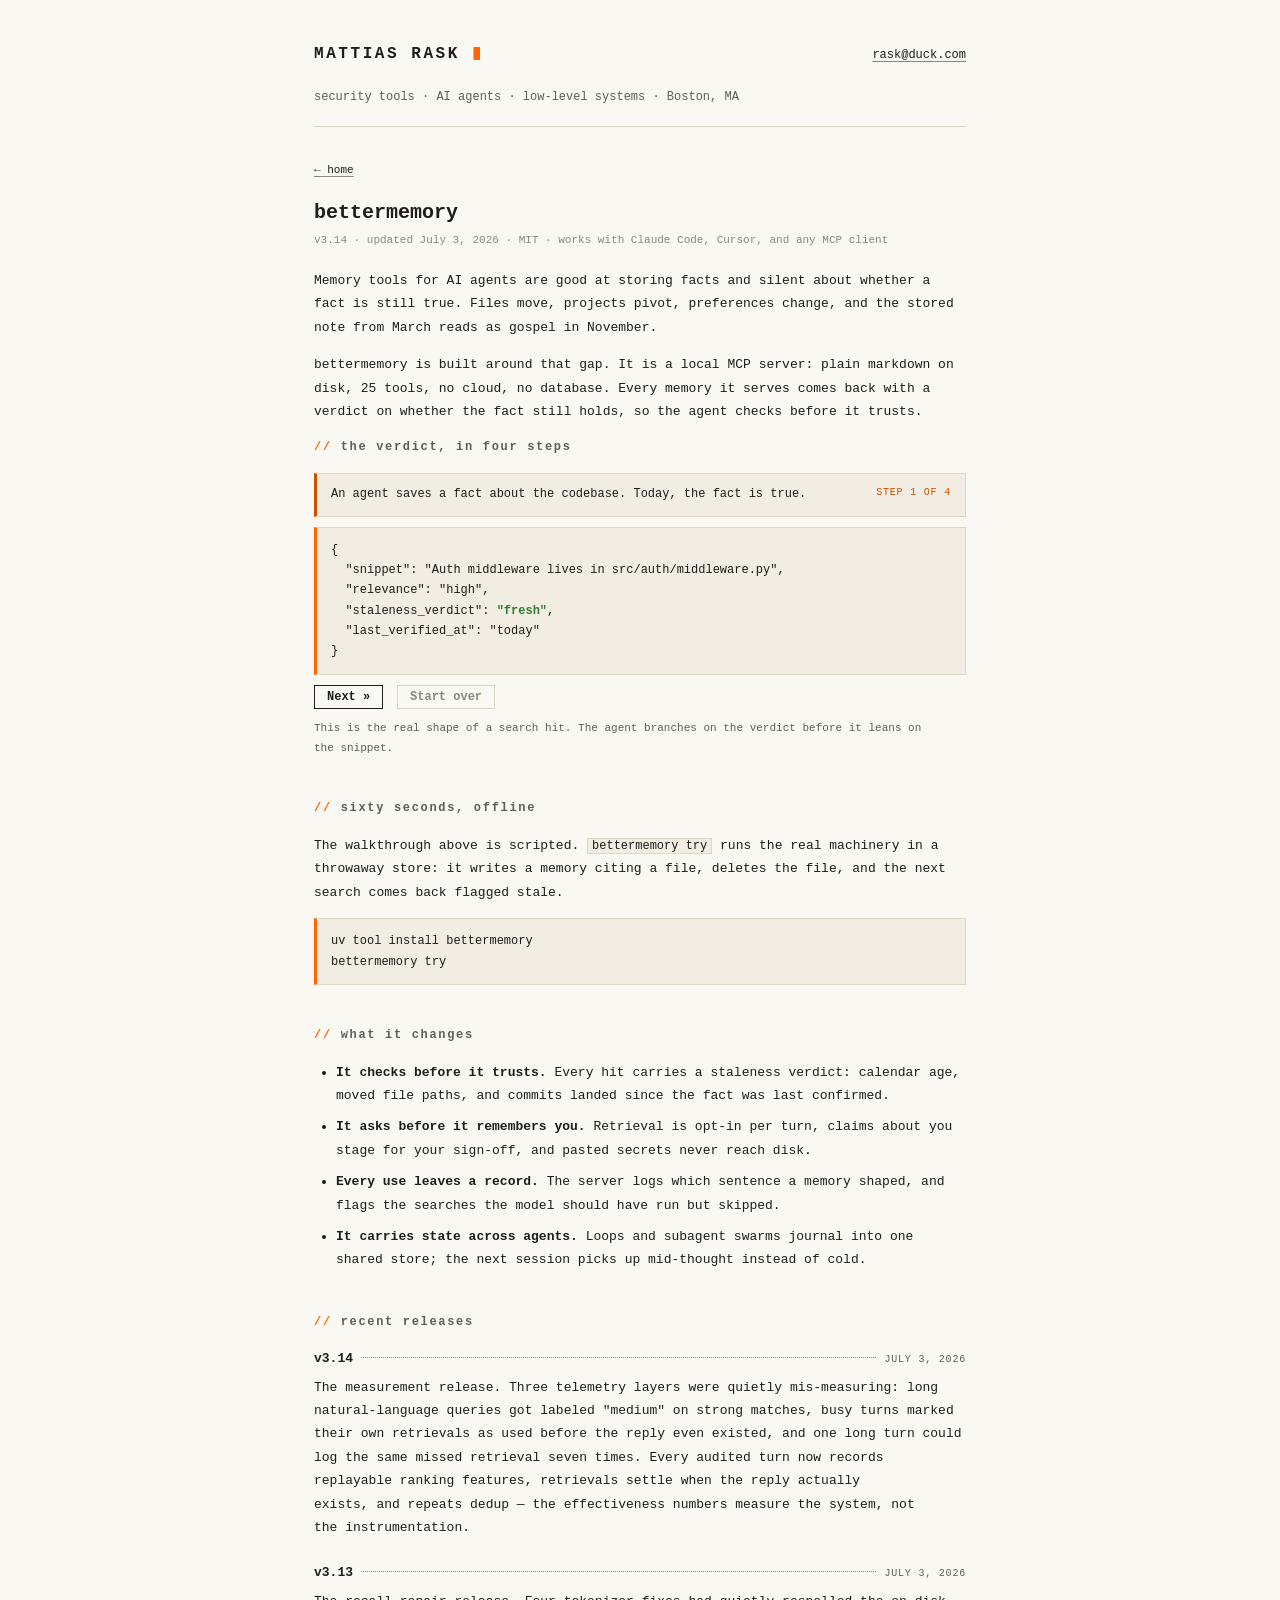
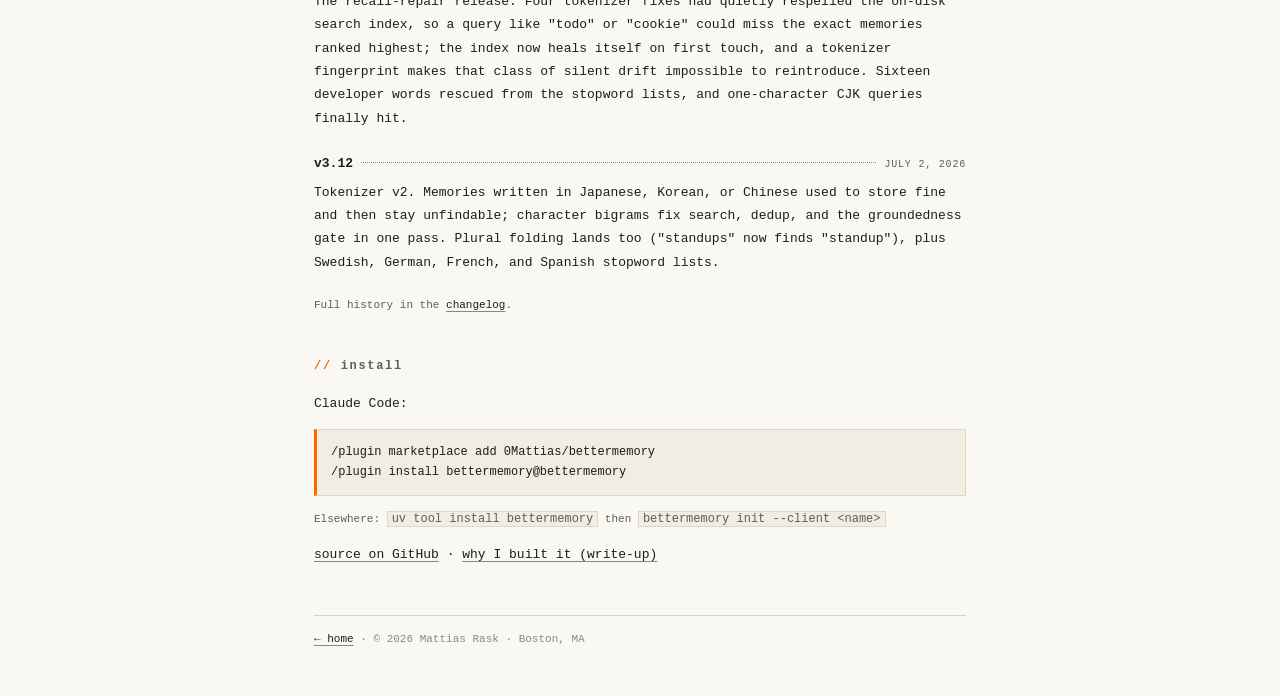
==== bettermemory/index.html @ 9c77d07b "update bettermemory entry" ====
<!DOCTYPE html>
<html lang="en">

<head>
    <meta charset="UTF-8">
    <meta name="viewport" content="width=device-width, initial-scale=1.0">
    <meta name="theme-color" content="#faf8f2" media="(prefers-color-scheme: light)">
    <meta name="theme-color" content="#131311" media="(prefers-color-scheme: dark)">
    <meta name="description" content="bettermemory: persistent memory for AI agents that knows when its own facts have gone stale. A step-through demo of the staleness verdict, plus install steps.">
    <meta name="author" content="Mattias Rask">
    <title>bettermemory &middot; Mattias Rask</title>

    <link rel="canonical" href="https://0mattias.github.io/bettermemory/">

    <meta property="og:type" content="website">
    <meta property="og:url" content="https://0mattias.github.io/bettermemory/">
    <meta property="og:title" content="bettermemory">
    <meta property="og:description" content="Memory for AI agents that knows when its own facts have gone stale. A step-through demo of the staleness verdict, plus install steps.">
    <meta property="og:image" content="https://0mattias.github.io/og.png">
    <meta property="og:image:width" content="1200">
    <meta property="og:image:height" content="630">
    <meta property="og:image:alt" content="Mattias Rask: security tools, AI agents, low-level systems.">
    <meta property="og:locale" content="en_US">
    <meta name="twitter:card" content="summary_large_image">
    <meta name="twitter:title" content="bettermemory">
    <meta name="twitter:description" content="Memory for AI agents that knows when its own facts have gone stale. A step-through demo of the staleness verdict, plus install steps.">
    <meta name="twitter:image" content="https://0mattias.github.io/og.png">

    <link rel="icon" href="data:image/svg+xml,%3Csvg xmlns='http://www.w3.org/2000/svg' viewBox='0 0 32 32'%3E%3Crect width='32' height='32' fill='%231d1d1b'/%3E%3Crect y='27' width='32' height='5' fill='%23ff6600'/%3E%3Ctext x='50%25' y='68%25' font-family='Menlo,monospace' font-size='19' font-weight='bold' fill='%23faf8f2' text-anchor='middle'%3EM%3C/text%3E%3C/svg%3E">
    <link rel="apple-touch-icon" sizes="180x180" href="/apple-touch-icon.png">

    <link rel="stylesheet" href="/style.css">
    <link rel="alternate" type="application/atom+xml" title="Mattias Rask" href="/atom.xml">

    <script type="application/ld+json">
    {
        "@context": "https://schema.org",
        "@type": "SoftwareApplication",
        "name": "bettermemory",
        "applicationCategory": "DeveloperApplication",
        "operatingSystem": "macOS, Linux, Windows",
        "softwareVersion": "3.14.0",
        "license": "https://opensource.org/licenses/MIT",
        "url": "https://0mattias.github.io/bettermemory/",
        "author": {"@type": "Person", "name": "Mattias Rask", "url": "https://0mattias.github.io/"}
    }
    </script>
</head>

<body>

    <a class="skip" href="#main">skip to content</a>

    <header id="header">
        <div class="masthead">
            <p class="site-title"><a href="/">Mattias Rask<span class="cursor" aria-hidden="true"> &#9646;</span></a></p>
            <p class="site-mail"><a href="mailto:rask@duck.com">rask@duck.com</a></p>
        </div>
        <p class="site-tagline">security tools &middot; AI agents &middot; low-level systems &middot; Boston, MA</p>
        <hr class="rule">
    </header>

    <main id="main">

        <p class="crumb"><a href="/">&larr; home</a></p>

        <h1>bettermemory</h1>
        <p class="post-meta">v3.14 &middot; updated July 3, 2026 &middot; MIT &middot; works with Claude Code, Cursor, and any MCP client</p>

        <p>Memory tools for AI agents are good at storing facts and silent about whether a fact is still true. Files move, projects pivot, preferences change, and the stored note from March reads as gospel in November.</p>

        <p>bettermemory is built around that gap. It is a local MCP server: plain markdown on disk, 25 tools, no cloud, no database. Every memory it serves comes back with a verdict on whether the fact still holds, so the agent checks before it trusts.</p>

        <section>
            <h2>the verdict, in four steps</h2>

            <p class="demo-say" id="bm-demo-say" hidden></p>

<pre class="codebox" id="bm-demo" aria-live="polite">{
  "snippet": "Auth middleware lives in src/auth/middleware.py",
  "relevance": "high",
  "staleness_verdict": <b class="hot">"spot_check_required"</b>,
  "path_drift": { "missing": ["src/auth/middleware.py"] },
  "commit_drift_count": 31
}</pre>
            <p class="demo-controls" id="bm-demo-controls" hidden>
                <button type="button" data-act="next">Next &raquo;</button>
                <button type="button" data-act="reset">Start over</button>
            </p>
            <p class="caption">This is the real shape of a search hit. The agent branches on the verdict before it leans on the snippet.</p>
        </section>

        <section>
            <h2>sixty seconds, offline</h2>

            <p>The walkthrough above is scripted. <code>bettermemory try</code> runs the real machinery in a throwaway store: it writes a memory citing a file, deletes the file, and the next search comes back flagged stale.</p>

<pre class="codebox">uv tool install bettermemory
bettermemory try</pre>
        </section>

        <section>
            <h2>what it changes</h2>

            <ul>
                <li><strong>It checks before it trusts.</strong> Every hit carries a staleness verdict: calendar age, moved file paths, and commits landed since the fact was last confirmed.</li>
                <li><strong>It asks before it remembers you.</strong> Retrieval is opt-in per turn, claims about you stage for your sign-off, and pasted secrets never reach disk.</li>
                <li><strong>Every use leaves a record.</strong> The server logs which sentence a memory shaped, and flags the searches the model should have run but skipped.</li>
                <li><strong>It carries state across agents.</strong> Loops and subagent swarms journal into one shared store; the next session picks up mid-thought instead of cold.</li>
            </ul>
        </section>

        <section>
            <h2>recent releases</h2>

            <div class="entry">
                <div class="entry-row">
                    <h3>v3.14</h3>
                    <span class="leader" aria-hidden="true"></span>
                    <span class="tag"><time datetime="2026-07-03">July 3, 2026</time></span>
                </div>
                <p>The measurement release. Three telemetry layers were quietly mis-measuring: long natural-language queries got labeled "medium" on strong matches, busy turns marked their own retrievals as used before the reply even existed, and one long turn could log the same missed retrieval seven times. Every audited turn now records replayable ranking features, retrievals settle when the reply actually exists, and repeats dedup — the effectiveness numbers measure the system, not the instrumentation.</p>
            </div>

            <div class="entry">
                <div class="entry-row">
                    <h3>v3.13</h3>
                    <span class="leader" aria-hidden="true"></span>
                    <span class="tag"><time datetime="2026-07-03">July 3, 2026</time></span>
                </div>
                <p>The recall-repair release. Four tokenizer fixes had quietly respelled the on-disk search index, so a query like "todo" or "cookie" could miss the exact memories ranked highest; the index now heals itself on first touch, and a tokenizer fingerprint makes that class of silent drift impossible to reintroduce. Sixteen developer words rescued from the stopword lists, and one-character CJK queries finally hit.</p>
            </div>

            <div class="entry">
                <div class="entry-row">
                    <h3>v3.12</h3>
                    <span class="leader" aria-hidden="true"></span>
                    <span class="tag"><time datetime="2026-07-02">July 2, 2026</time></span>
                </div>
                <p>Tokenizer v2. Memories written in Japanese, Korean, or Chinese used to store fine and then stay unfindable; character bigrams fix search, dedup, and the groundedness gate in one pass. Plural folding lands too ("standups" now finds "standup"), plus Swedish, German, French, and Spanish stopword lists.</p>
            </div>

            <p class="small">Full history in the <a href="https://github.com/0Mattias/bettermemory/blob/main/CHANGELOG.md" target="_blank" rel="noopener noreferrer">changelog</a>.</p>
        </section>

        <section>
            <h2>install</h2>

            <p>Claude Code:</p>

<pre class="codebox">/plugin marketplace add 0Mattias/bettermemory
/plugin install bettermemory@bettermemory</pre>

            <p class="small">Elsewhere: <code>uv tool install bettermemory</code> then <code>bettermemory init --client &lt;name&gt;</code></p>

            <p><a href="https://github.com/0Mattias/bettermemory" target="_blank" rel="noopener noreferrer">source on GitHub</a> &middot; <a href="/blog/building-bettermemory/">why I built it (write-up)</a></p>
        </section>

    </main>

    <footer id="footer">
        <p><a href="/">&larr; home</a> &middot; &copy; <span id="year">2026</span> Mattias Rask &middot; Boston, MA</p>
    </footer>

    <script src="/script.js"></script>
</body>

</html>
---- style.css ----
/*
    Mattias Rask
    v7 · ink on paper, set in mono
*/

:root {
    color-scheme: light dark;
    --paper: #faf8f2;
    --ink: #1d1d1b;
    --muted: #5f5e57;
    --faint: #8a887e;
    --accent: #cc5200;
    --mark: #ff6600;
    --rule: #d9d4c6;
    --block: #f1ede2;
    --block-edge: #ddd7c7;
    --hl: #fbf3c9;
    --good: #2f7d32;
    --warn: #b35900;
    --bad: #c92a2a;
}

@media (prefers-color-scheme: dark) {
    :root {
        --paper: #131311;
        --ink: #e4e1d6;
        --muted: #a09d92;
        --faint: #7a786e;
        --accent: #ff8533;
        --mark: #ff6600;
        --rule: #32312c;
        --block: #1c1c19;
        --block-edge: #383732;
        --hl: #3a3413;
        --good: #6cbf6f;
        --warn: #e0a050;
        --bad: #ef7070;
    }
}

* { margin: 0; padding: 0; box-sizing: border-box; }

html { background: var(--paper); }

@media (prefers-reduced-motion: no-preference) {
    html { scroll-behavior: smooth; }
}

body {
    background: var(--paper);
    color: var(--ink);
    font: 13px/1.8 ui-monospace, 'SF Mono', Menlo, Consolas, 'Liberation Mono', monospace;
    max-width: 700px;
    margin: 0 auto;
    padding: 40px 24px 32px;
}

img { border: 0; max-width: 100%; }

a {
    color: var(--ink);
    text-decoration: underline;
    text-decoration-color: var(--faint);
    text-underline-offset: 3px;
}

a:hover {
    color: var(--accent);
    text-decoration-color: var(--accent);
}

a:focus-visible,
button:focus-visible,
select:focus-visible,
textarea:focus-visible {
    outline: 2px solid var(--mark);
    outline-offset: 2px;
}

::selection { background: var(--mark); color: #fff; }

strong { font-weight: 700; }

p, li { text-wrap: pretty; }

h1, h2, h3, .article-dek { text-wrap: balance; }

.skip {
    position: fixed;
    left: -9999px;
    top: 12px;
    z-index: 300;
    background: var(--ink);
    color: var(--paper);
    padding: 6px 12px;
    font-size: 12px;
    text-decoration: none;
}

.skip:focus { left: 12px; }

/* ─── Header ─── */

#header { margin-bottom: 34px; }

.masthead {
    display: flex;
    justify-content: space-between;
    align-items: baseline;
    gap: 16px;
    flex-wrap: wrap;
}

.site-title {
    font-size: 16px;
    font-weight: 700;
    letter-spacing: 0.16em;
    text-transform: uppercase;
}

.site-title a { text-decoration: none; color: var(--ink); }
.site-title a:hover { color: var(--accent); }

.site-title .cursor { color: var(--mark); }

@media (prefers-reduced-motion: no-preference) {
    .site-title .cursor { animation: cursor-blink 1.2s steps(1) infinite; }

    @keyframes cursor-blink {
        50% { opacity: 0; }
    }
}

.site-mail {
    font-size: 12px;
    color: var(--muted);
}

.site-tagline {
    margin-top: 4px;
    font-size: 12px;
    color: var(--muted);
}

.rule {
    border: 0;
    border-top: 1px solid var(--rule);
    margin: 18px 0 0;
}

.crumb {
    font-size: 11px;
    color: var(--muted);
    margin-bottom: 18px;
}

/* ─── Sections ─── */

section { margin-bottom: 40px; }

h2 {
    font-size: 12px;
    font-weight: 700;
    letter-spacing: 0.14em;
    text-transform: lowercase;
    color: var(--muted);
    margin-bottom: 14px;
}

h2::before { content: '// '; color: var(--mark); }

h1 {
    font-size: 20px;
    font-weight: 700;
    line-height: 1.4;
    margin-bottom: 4px;
}

p { margin-bottom: 14px; }

.intro p {
    font-size: 14px;
    line-height: 1.9;
}

.muted { color: var(--muted); }

.small { font-size: 11px; color: var(--muted); }

ul, ol { margin: 0 0 14px 22px; }

li { margin-bottom: 8px; }

/* ─── Ledger entries ─── */

.entry { margin-bottom: 22px; }

.entry-row {
    display: flex;
    align-items: baseline;
    gap: 8px;
}

.entry-row h3 {
    font-size: 13px;
    font-weight: 700;
    white-space: nowrap;
}

.entry-row .leader {
    flex: 1;
    min-width: 16px;
    border-bottom: 1px dotted var(--faint);
    transform: translateY(-4px);
}

.entry-row .tag {
    font-size: 10px;
    letter-spacing: 0.08em;
    text-transform: uppercase;
    color: var(--muted);
    white-space: nowrap;
}

.entry-row:has(h3 a:hover) .leader { border-bottom-color: var(--mark); }

.entry > p { margin: 5px 0 0; }

.entry .links {
    margin-top: 3px;
    font-size: 12px;
}

.entry .links a { color: var(--accent); text-decoration-color: var(--accent); }
.entry .links a:hover { color: var(--ink); text-decoration-color: var(--ink); }

/* ─── Spec list (stack, certs) ─── */

.spec { margin-bottom: 16px; }

.spec-row {
    display: flex;
    align-items: baseline;
    gap: 8px;
    margin-bottom: 4px;
}

.spec-row dt {
    color: var(--muted);
    white-space: nowrap;
}

.spec-row .leader {
    flex: 1;
    min-width: 16px;
    border-bottom: 1px dotted var(--faint);
    transform: translateY(-4px);
}

.spec-row dd { text-align: right; }

/* ─── Code blocks ─── */

pre, .codebox {
    background: var(--block);
    border: 1px solid var(--block-edge);
    border-left: 3px solid var(--mark);
    padding: 12px 14px;
    margin: 0 0 14px;
    font: 12px/1.7 ui-monospace, 'SF Mono', Menlo, Consolas, monospace;
    overflow-x: auto;
}

code {
    font: 12px ui-monospace, 'SF Mono', Menlo, Consolas, monospace;
    background: var(--block);
    border: 1px solid var(--block-edge);
    padding: 0 4px;
}

pre code, .codebox code { border: 0; background: none; padding: 0; }

.codebox .hot { color: var(--bad); font-weight: 700; }
.codebox .warn { color: var(--warn); font-weight: 700; }
.codebox .ok { color: var(--good); font-weight: 700; }

@media (prefers-reduced-motion: no-preference) {
    .codebox .chg { animation: chg-fade 0.9s ease-out; }

    @keyframes chg-fade {
        from { background: var(--hl); }
    }
}

/* ─── Demo (bettermemory verdict walkthrough) ─── */

.demo-say {
    border: 1px solid var(--block-edge);
    border-left: 3px solid var(--accent);
    background: var(--block);
    padding: 10px 14px;
    margin-bottom: 10px;
    font-size: 12px;
}

.demo-say .stepnum {
    float: right;
    margin-left: 12px;
    font-size: 10px;
    letter-spacing: 0.08em;
    text-transform: uppercase;
    color: var(--accent);
}

.demo-controls { margin: -4px 0 14px; }

button, select {
    font: 700 12px ui-monospace, 'SF Mono', Menlo, Consolas, monospace;
    color: var(--ink);
    background: var(--paper);
    border: 1px solid var(--ink);
    padding: 4px 12px;
    cursor: pointer;
}

button:hover:not(:disabled) {
    background: var(--ink);
    color: var(--paper);
}

button:disabled {
    color: var(--faint);
    border-color: var(--rule);
    cursor: default;
}

.demo-controls button { margin-right: 6px; }

.caption {
    font-size: 11px;
    color: var(--muted);
    margin-top: -4px;
}

/* ─── Cert badges ─── */

.badges {
    display: flex;
    flex-wrap: wrap;
    gap: 10px;
    margin-bottom: 16px;
}

.badges img {
    width: 88px;
    height: 88px;
    padding: 5px;
    background: #fff;
    border: 1px solid var(--rule);
}

/* ─── Photo strip ─── */

.gallery {
    display: flex;
    flex-wrap: wrap;
    gap: 10px;
    margin-bottom: 12px;
}

.gallery figure {
    width: calc((100% - 30px) / 4);
}

.gallery a {
    display: block;
    border: 1px solid var(--rule);
    padding: 3px;
    background: var(--paper);
    text-decoration: none;
}

.gallery a:hover { border-color: var(--mark); }

.gallery img {
    display: block;
    width: 100%;
    height: 108px;
    object-fit: cover;
}

.gallery figcaption {
    font-size: 9px;
    line-height: 1.5;
    color: var(--faint);
    margin-top: 3px;
}

/* ─── Lightbox ─── */

.lb-overlay {
    position: fixed;
    inset: 0;
    z-index: 200;
    background: rgba(0, 0, 0, 0.85);
    display: flex;
    align-items: center;
    justify-content: center;
    padding: 20px;
}

.lb-frame {
    background: var(--paper);
    padding: 8px;
    width: fit-content;
    max-width: 100%;
}

.lb-img {
    display: block;
    max-width: 100%;
    max-height: 78vh;
}

.lb-bar {
    display: flex;
    justify-content: space-between;
    align-items: baseline;
    gap: 12px;
    padding-top: 7px;
    font-size: 11px;
    color: var(--muted);
}

.lb-caption { flex: 1; }

.lb-count { color: var(--faint); white-space: nowrap; }

.lb-bar button {
    border: 0;
    background: none;
    padding: 0;
    font-weight: 400;
    text-decoration: underline;
    text-underline-offset: 3px;
    color: var(--ink);
    white-space: nowrap;
}

.lb-bar button:hover { color: var(--accent); background: none; }

@media (prefers-reduced-motion: no-preference) {
    .lb-overlay { animation: lb-fade 0.18s ease-out; }

    @keyframes lb-fade {
        from { opacity: 0; }
    }
}

/* ─── WhalEmu ─── */

.emu {
    display: flex;
    gap: 16px;
    align-items: flex-start;
    margin-bottom: 14px;
}

.emu-left { flex: 1; min-width: 0; }

.emu-right { flex: 0 0 212px; }

.emu textarea {
    width: 100%;
    height: 250px;
    font: 12px/1.6 ui-monospace, 'SF Mono', Menlo, Consolas, monospace;
    color: var(--ink);
    background: var(--paper);
    border: 1px solid var(--block-edge);
    padding: 8px 10px;
    resize: vertical;
}

.emu-controls { margin: 10px 0 6px; }

.emu-controls button,
.emu-controls select { margin-right: 5px; }

select { cursor: auto; }

.emu-status {
    font-size: 11px;
    color: var(--muted);
    min-height: 1.8em;
    margin-bottom: 8px;
}

.emu-status.err { color: var(--bad); }

.emu-panel-label {
    font-size: 10px;
    font-weight: 700;
    letter-spacing: 0.12em;
    text-transform: lowercase;
    color: var(--muted);
    margin-bottom: 4px;
}

.emu-panel-label::before { content: '// '; color: var(--mark); }

table.emu-regs {
    border-collapse: collapse;
    width: 100%;
    font: 12px ui-monospace, 'SF Mono', Menlo, Consolas, monospace;
    margin-bottom: 12px;
}

table.emu-regs th {
    font-size: 10px;
    font-weight: 700;
    text-transform: uppercase;
    letter-spacing: 0.08em;
    color: var(--muted);
    text-align: left;
    padding: 2px 7px;
    border-bottom: 1px solid var(--ink);
}

table.emu-regs td {
    border-bottom: 1px dotted var(--rule);
    padding: 2px 7px;
}

table.emu-regs td.chg { background: var(--hl); }

.emu-panel {
    border: 1px solid var(--block-edge);
    background: var(--block);
    font: 11px/1.7 ui-monospace, 'SF Mono', Menlo, Consolas, monospace;
    padding: 6px 9px;
    margin-bottom: 12px;
    max-height: 130px;
    overflow-y: auto;
    white-space: pre-wrap;
}

.emu-listing {
    border: 1px solid var(--block-edge);
    background: var(--paper);
    font: 12px/1.8 ui-monospace, 'SF Mono', Menlo, Consolas, monospace;
    max-height: 280px;
    overflow-y: auto;
}

.emu-listing ol {
    list-style: none;
    margin: 0;
    padding: 2px 0;
}

.emu-listing li {
    padding: 0 10px;
    white-space: pre;
    margin: 0;
}

.emu-listing li.cur { background: var(--hl); }

/* ─── Article (blog post) ─── */

.article-dek {
    font-size: 13px;
    color: var(--muted);
    margin: 6px 0 4px;
}

.post-meta {
    font-size: 11px;
    color: var(--faint);
    margin-bottom: 18px;
}

.article-body h2 {
    font-size: 13px;
    color: var(--ink);
    margin: 28px 0 10px;
    letter-spacing: 0.1em;
}

.article-body h2::before { content: '## '; color: var(--mark); }

.article-body h3 {
    font-size: 12px;
    font-weight: 700;
    margin: 20px 0 8px;
}

.article-body blockquote {
    border-left: 3px solid var(--rule);
    padding: 2px 0 2px 14px;
    margin: 0 0 14px;
    color: var(--muted);
}

.article-body blockquote p:last-child { margin-bottom: 0; }

.article-foot {
    margin-top: 28px;
    padding-top: 14px;
    border-top: 1px solid var(--rule);
    font-size: 11px;
    color: var(--muted);
}

/* ─── Contact ─── */

.mail-big {
    font-size: 17px;
    font-weight: 700;
}

/* ─── Footer ─── */

#footer {
    margin-top: 48px;
    padding-top: 14px;
    border-top: 1px solid var(--rule);
    font-size: 11px;
    color: var(--faint);
}

/* ─── Small screens ─── */

@media (max-width: 540px) {
    body { padding: 28px 16px 24px; }
    .gallery figure { width: calc((100% - 10px) / 2); }
    .gallery img { height: 130px; }
    .emu { display: block; }
    .emu-right { margin-top: 16px; }
    .lb-img { max-height: 70vh; }
    .spec-row dd { text-align: left; }
}

/* ─── Print ─── */

@media print {
    body { max-width: none; padding: 0; }
    .skip, .demo-controls, .emu-controls, .demo-say, .lb-overlay { display: none; }
    a { color: var(--ink); text-decoration: none; }
    .links a[href^="http"]::after,
    #contact a[href^="http"]::after {
        content: " (" attr(href) ")";
        font-size: 10px;
        color: var(--muted);
    }
    .entry, .spec-row, figure, pre, .codebox { break-inside: avoid; }
}
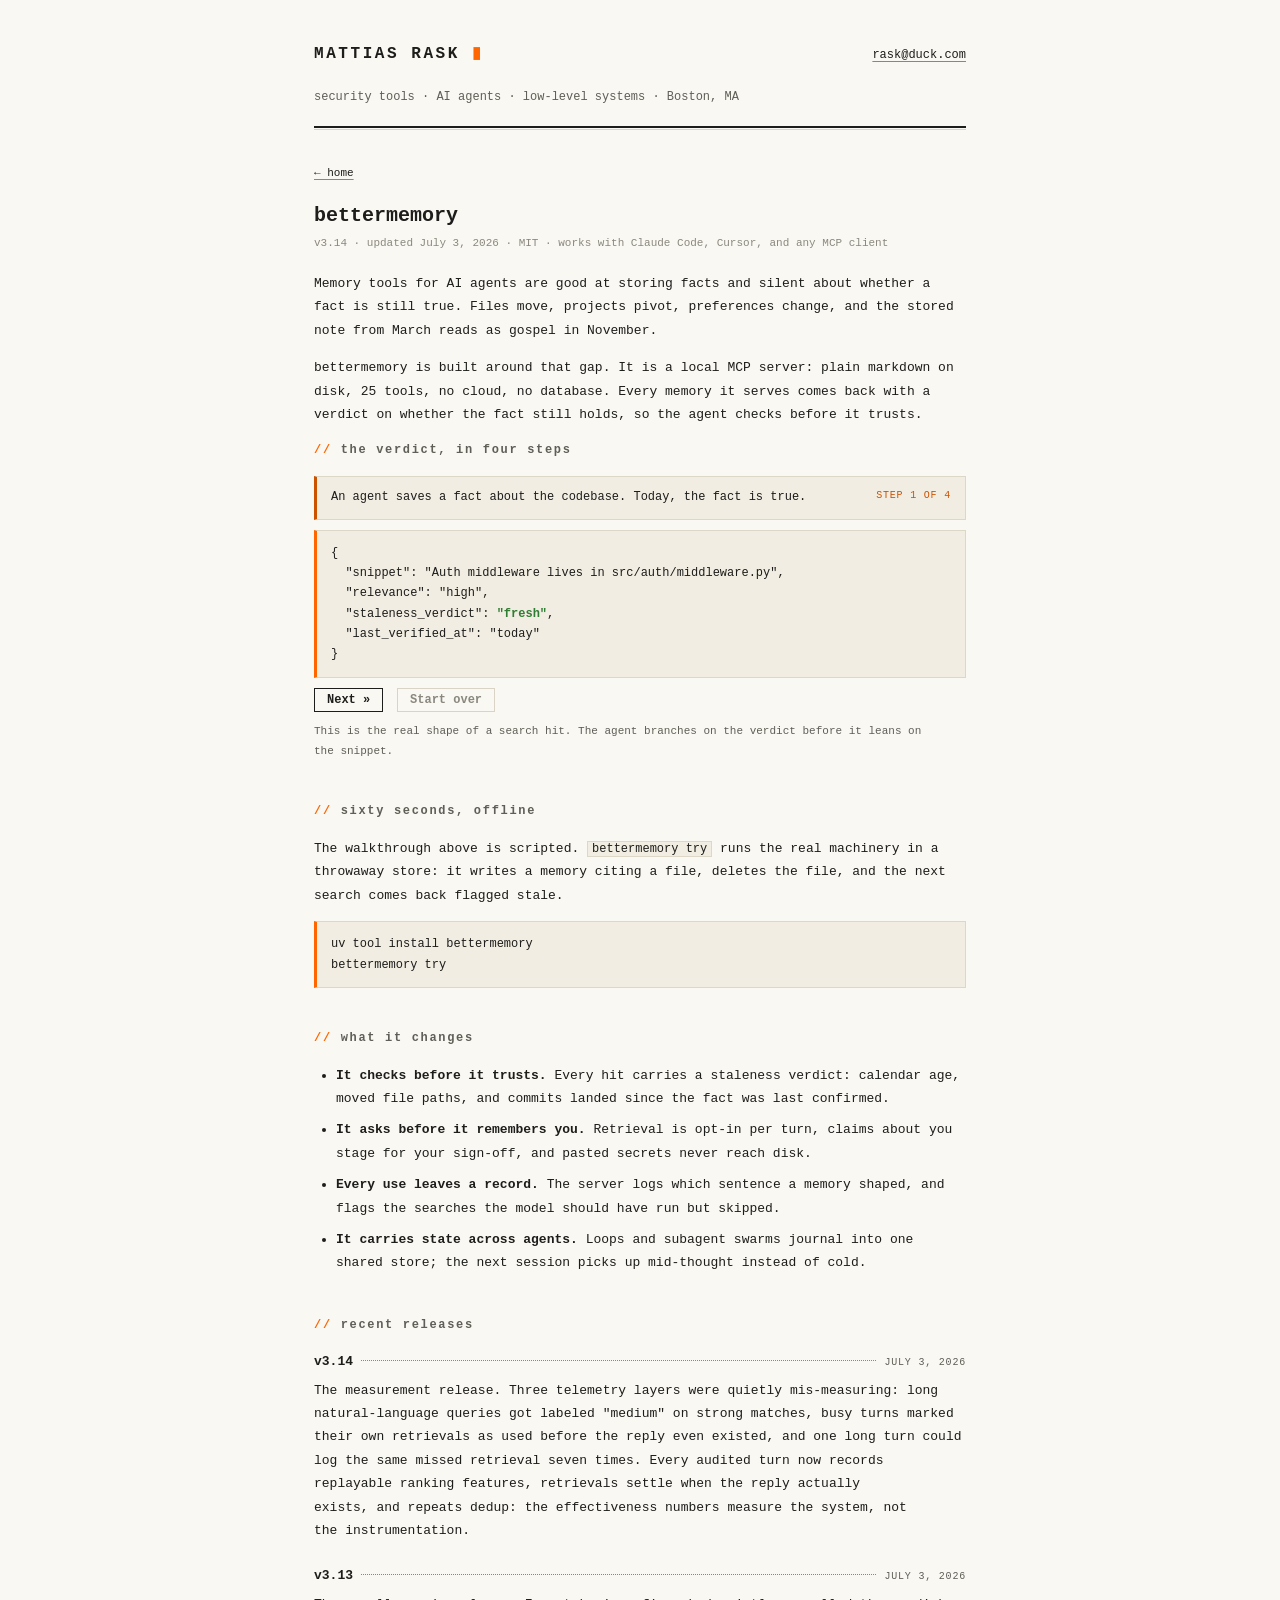
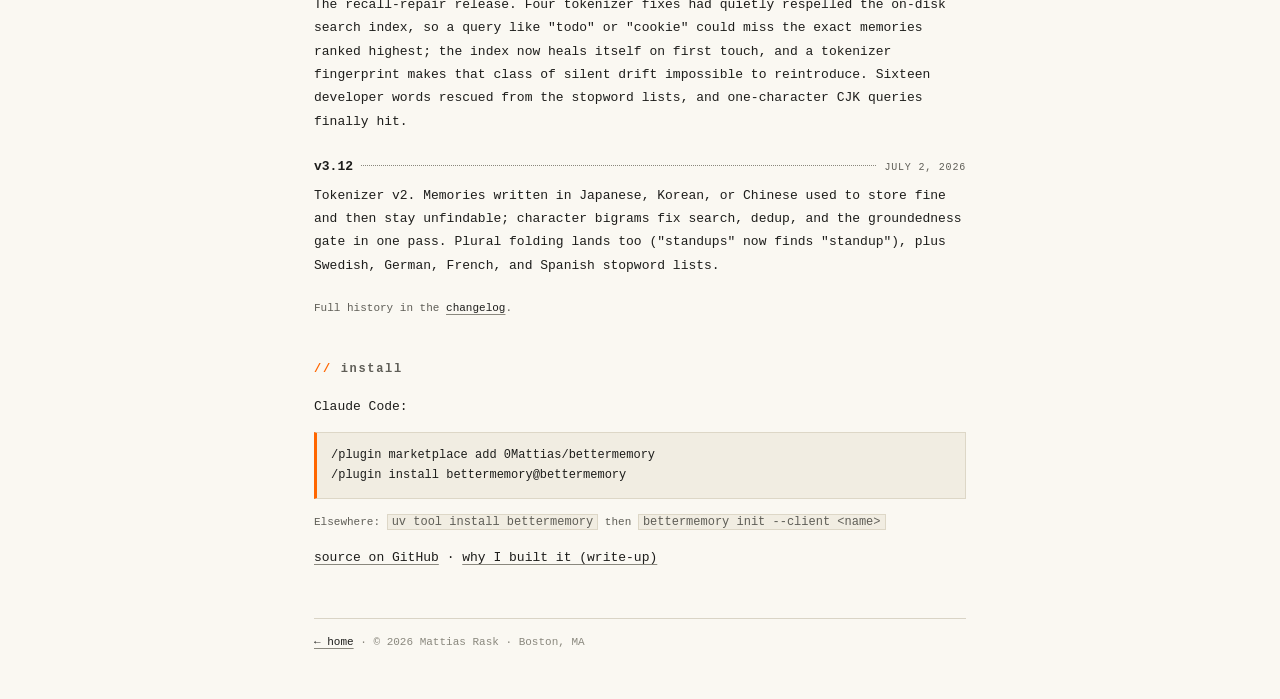
==== commit 17e15de3: "content: link all certs to Credly; craft: scotch rule, underline and caption polish" ====
--- a/bettermemory/index.html
+++ b/bettermemory/index.html
@@ -119,7 +119,7 @@
                     <span class="leader" aria-hidden="true"></span>
                     <span class="tag"><time datetime="2026-07-03">July 3, 2026</time></span>
                 </div>
-                <p>The measurement release. Three telemetry layers were quietly mis-measuring: long natural-language queries got labeled "medium" on strong matches, busy turns marked their own retrievals as used before the reply even existed, and one long turn could log the same missed retrieval seven times. Every audited turn now records replayable ranking features, retrievals settle when the reply actually exists, and repeats dedup — the effectiveness numbers measure the system, not the instrumentation.</p>
+                <p>The measurement release. Three telemetry layers were quietly mis-measuring: long natural-language queries got labeled "medium" on strong matches, busy turns marked their own retrievals as used before the reply even existed, and one long turn could log the same missed retrieval seven times. Every audited turn now records replayable ranking features, retrievals settle when the reply actually exists, and repeats dedup: the effectiveness numbers measure the system, not the instrumentation.</p>
             </div>
 
             <div class="entry">
--- a/style.css
+++ b/style.css
@@ -40,7 +40,7 @@
 
 * { margin: 0; padding: 0; box-sizing: border-box; }
 
-html { background: var(--paper); }
+html { background: var(--paper); -webkit-text-size-adjust: 100%; }
 
 @media (prefers-reduced-motion: no-preference) {
     html { scroll-behavior: smooth; }
@@ -61,6 +61,7 @@
     color: var(--ink);
     text-decoration: underline;
     text-decoration-color: var(--faint);
+    text-decoration-thickness: 1px;
     text-underline-offset: 3px;
 }
 
@@ -144,7 +145,9 @@
 
 .rule {
     border: 0;
-    border-top: 1px solid var(--rule);
+    border-top: 2px solid var(--ink);
+    border-bottom: 1px solid var(--rule);
+    height: 4px;
     margin: 18px 0 0;
 }
 
@@ -156,7 +159,7 @@
 
 /* ─── Sections ─── */
 
-section { margin-bottom: 40px; }
+section { margin-bottom: 40px; scroll-margin-top: 20px; }
 
 h2 {
     font-size: 12px;
@@ -351,12 +354,21 @@
     margin-bottom: 16px;
 }
 
-.badges img {
+.badges a {
+    display: block;
     width: 88px;
     height: 88px;
     padding: 5px;
     background: #fff;
     border: 1px solid var(--rule);
+}
+
+.badges a:hover { border-color: var(--mark); }
+
+.badges img {
+    display: block;
+    width: 100%;
+    height: 100%;
 }
 
 /* ─── Photo strip ─── */
@@ -390,7 +402,7 @@
 }
 
 .gallery figcaption {
-    font-size: 9px;
+    font-size: 10px;
     line-height: 1.5;
     color: var(--faint);
     margin-top: 3px;
@@ -653,5 +665,5 @@
         font-size: 10px;
         color: var(--muted);
     }
-    .entry, .spec-row, figure, pre, .codebox { break-inside: avoid; }
-}
+    .entry, .spec-row, figure, pre, .codebox, .badges { break-inside: avoid; }
+}
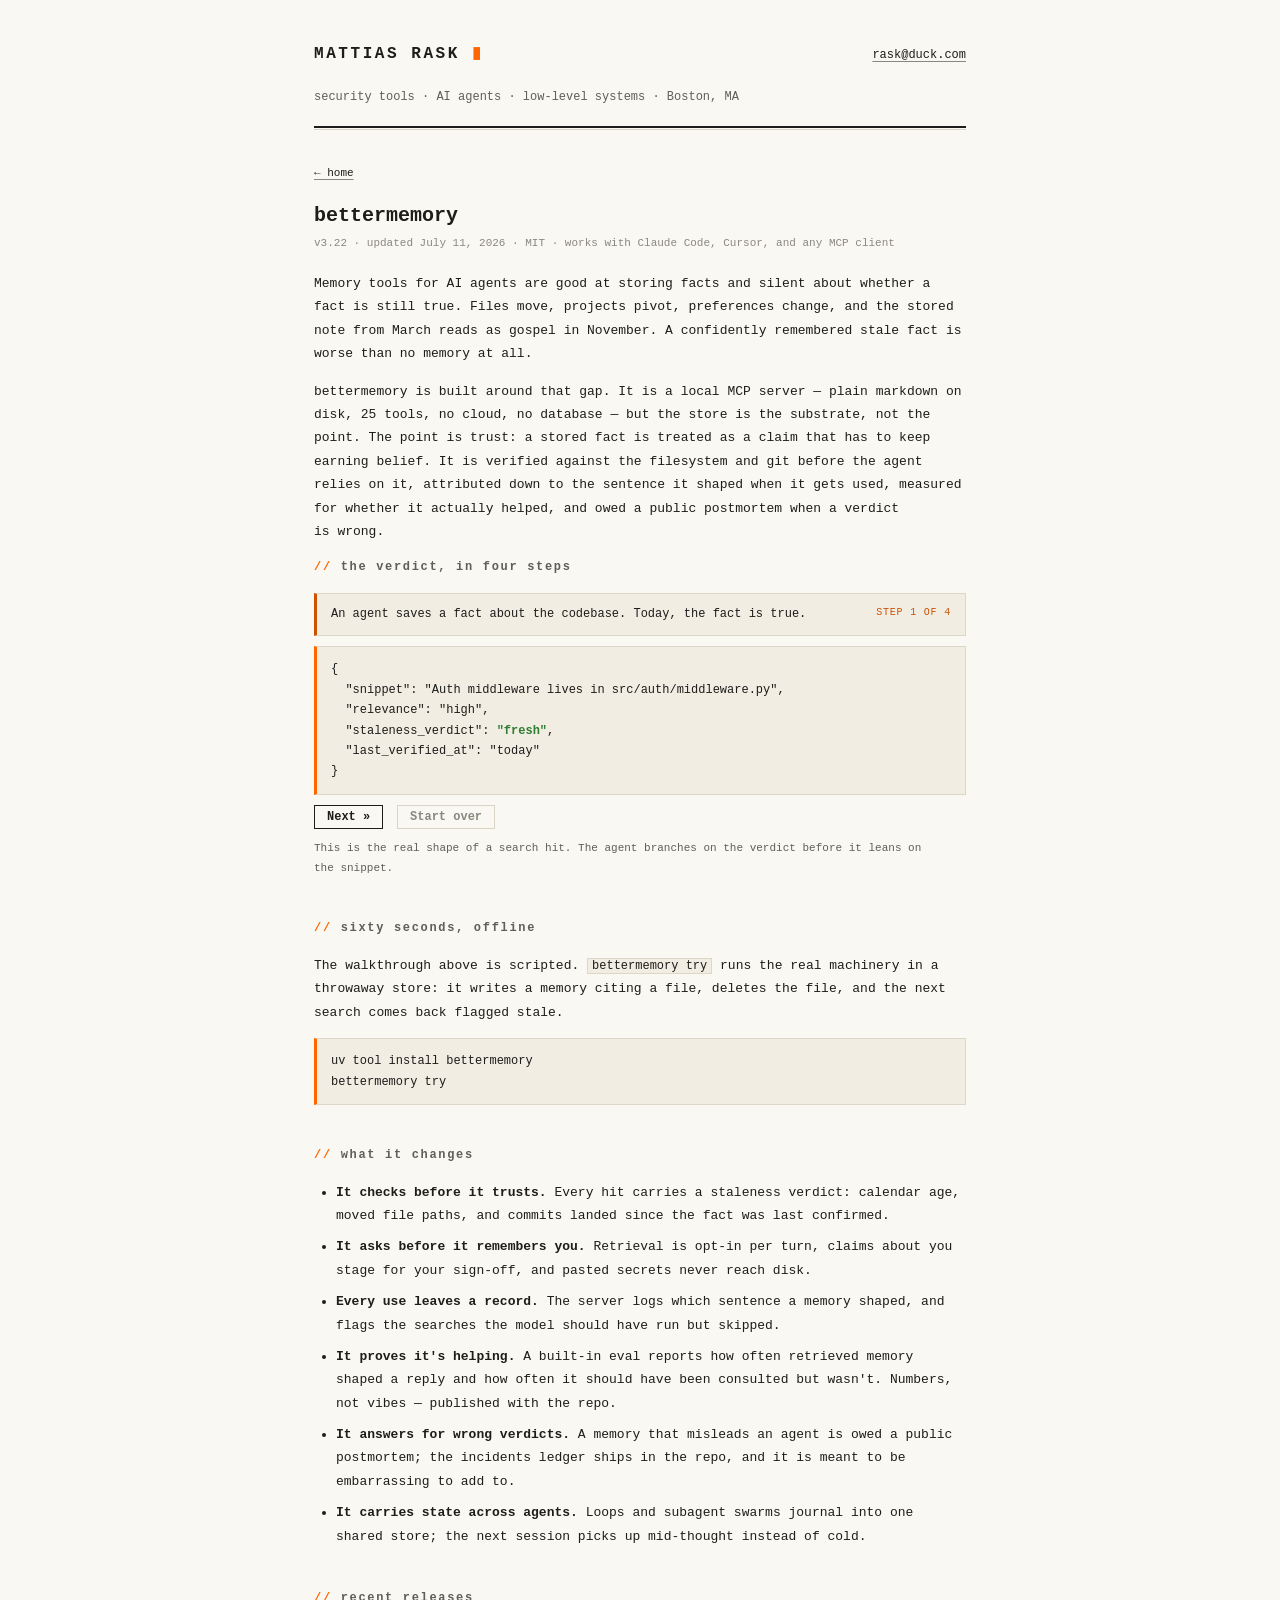
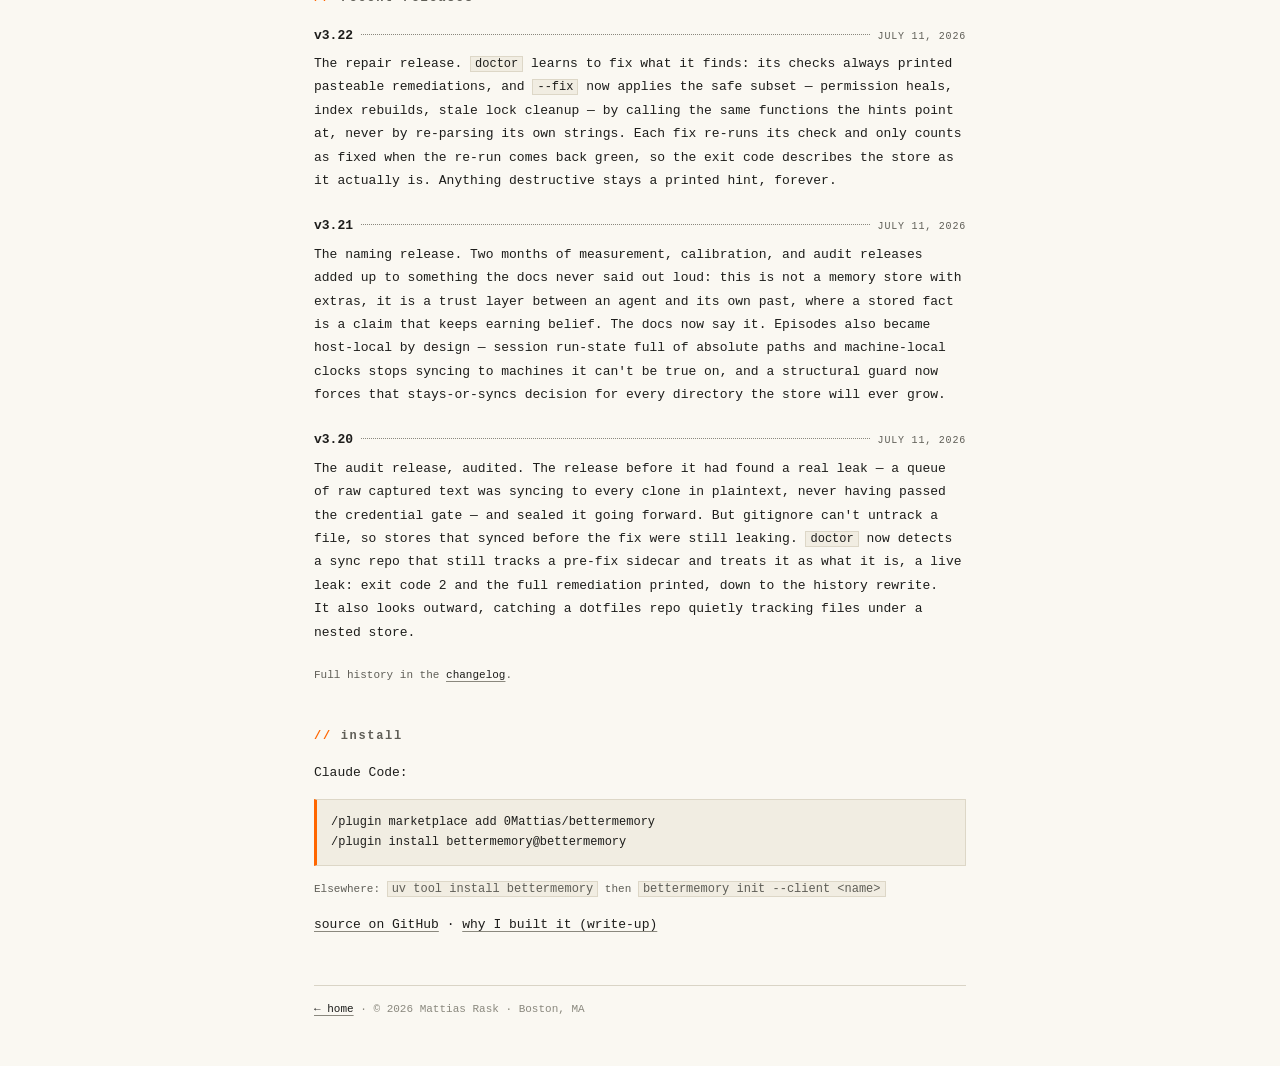
==== commit 552d7641: "update bettermemory entry" ====
--- a/bettermemory/index.html
+++ b/bettermemory/index.html
@@ -6,7 +6,7 @@
     <meta name="viewport" content="width=device-width, initial-scale=1.0">
     <meta name="theme-color" content="#faf8f2" media="(prefers-color-scheme: light)">
     <meta name="theme-color" content="#131311" media="(prefers-color-scheme: dark)">
-    <meta name="description" content="bettermemory: persistent memory for AI agents that knows when its own facts have gone stale. A step-through demo of the staleness verdict, plus install steps.">
+    <meta name="description" content="bettermemory: a trust layer between an AI agent and its own past. Every stored fact is a claim that keeps earning belief. A step-through demo of the staleness verdict, plus install steps.">
     <meta name="author" content="Mattias Rask">
     <title>bettermemory &middot; Mattias Rask</title>
 
@@ -15,7 +15,7 @@
     <meta property="og:type" content="website">
     <meta property="og:url" content="https://0mattias.github.io/bettermemory/">
     <meta property="og:title" content="bettermemory">
-    <meta property="og:description" content="Memory for AI agents that knows when its own facts have gone stale. A step-through demo of the staleness verdict, plus install steps.">
+    <meta property="og:description" content="A trust layer between an AI agent and its own past. Every stored fact is a claim that keeps earning belief. A step-through demo of the staleness verdict, plus install steps.">
     <meta property="og:image" content="https://0mattias.github.io/og.png">
     <meta property="og:image:width" content="1200">
     <meta property="og:image:height" content="630">
@@ -23,7 +23,7 @@
     <meta property="og:locale" content="en_US">
     <meta name="twitter:card" content="summary_large_image">
     <meta name="twitter:title" content="bettermemory">
-    <meta name="twitter:description" content="Memory for AI agents that knows when its own facts have gone stale. A step-through demo of the staleness verdict, plus install steps.">
+    <meta name="twitter:description" content="A trust layer between an AI agent and its own past. Every stored fact is a claim that keeps earning belief. A step-through demo of the staleness verdict, plus install steps.">
     <meta name="twitter:image" content="https://0mattias.github.io/og.png">
 
     <link rel="icon" href="data:image/svg+xml,%3Csvg xmlns='http://www.w3.org/2000/svg' viewBox='0 0 32 32'%3E%3Crect width='32' height='32' fill='%231d1d1b'/%3E%3Crect y='27' width='32' height='5' fill='%23ff6600'/%3E%3Ctext x='50%25' y='68%25' font-family='Menlo,monospace' font-size='19' font-weight='bold' fill='%23faf8f2' text-anchor='middle'%3EM%3C/text%3E%3C/svg%3E">
@@ -39,7 +39,7 @@
         "name": "bettermemory",
         "applicationCategory": "DeveloperApplication",
         "operatingSystem": "macOS, Linux, Windows",
-        "softwareVersion": "3.14.0",
+        "softwareVersion": "3.22.0",
         "license": "https://opensource.org/licenses/MIT",
         "url": "https://0mattias.github.io/bettermemory/",
         "author": {"@type": "Person", "name": "Mattias Rask", "url": "https://0mattias.github.io/"}
@@ -65,11 +65,11 @@
         <p class="crumb"><a href="/">&larr; home</a></p>
 
         <h1>bettermemory</h1>
-        <p class="post-meta">v3.14 &middot; updated July 3, 2026 &middot; MIT &middot; works with Claude Code, Cursor, and any MCP client</p>
+        <p class="post-meta">v3.22 &middot; updated July 11, 2026 &middot; MIT &middot; works with Claude Code, Cursor, and any MCP client</p>
 
-        <p>Memory tools for AI agents are good at storing facts and silent about whether a fact is still true. Files move, projects pivot, preferences change, and the stored note from March reads as gospel in November.</p>
+        <p>Memory tools for AI agents are good at storing facts and silent about whether a fact is still true. Files move, projects pivot, preferences change, and the stored note from March reads as gospel in November. A confidently remembered stale fact is worse than no memory at all.</p>
 
-        <p>bettermemory is built around that gap. It is a local MCP server: plain markdown on disk, 25 tools, no cloud, no database. Every memory it serves comes back with a verdict on whether the fact still holds, so the agent checks before it trusts.</p>
+        <p>bettermemory is built around that gap. It is a local MCP server &mdash; plain markdown on disk, 25 tools, no cloud, no database &mdash; but the store is the substrate, not the point. The point is trust: a stored fact is treated as a claim that has to keep earning belief. It is verified against the filesystem and git before the agent relies on it, attributed down to the sentence it shaped when it gets used, measured for whether it actually helped, and owed a public postmortem when a verdict is wrong.</p>
 
         <section>
             <h2>the verdict, in four steps</h2>
@@ -106,6 +106,8 @@
                 <li><strong>It checks before it trusts.</strong> Every hit carries a staleness verdict: calendar age, moved file paths, and commits landed since the fact was last confirmed.</li>
                 <li><strong>It asks before it remembers you.</strong> Retrieval is opt-in per turn, claims about you stage for your sign-off, and pasted secrets never reach disk.</li>
                 <li><strong>Every use leaves a record.</strong> The server logs which sentence a memory shaped, and flags the searches the model should have run but skipped.</li>
+                <li><strong>It proves it's helping.</strong> A built-in eval reports how often retrieved memory shaped a reply and how often it should have been consulted but wasn't. Numbers, not vibes &mdash; published with the repo.</li>
+                <li><strong>It answers for wrong verdicts.</strong> A memory that misleads an agent is owed a public postmortem; the incidents ledger ships in the repo, and it is meant to be embarrassing to add to.</li>
                 <li><strong>It carries state across agents.</strong> Loops and subagent swarms journal into one shared store; the next session picks up mid-thought instead of cold.</li>
             </ul>
         </section>
@@ -115,29 +117,29 @@
 
             <div class="entry">
                 <div class="entry-row">
-                    <h3>v3.14</h3>
+                    <h3>v3.22</h3>
                     <span class="leader" aria-hidden="true"></span>
-                    <span class="tag"><time datetime="2026-07-03">July 3, 2026</time></span>
+                    <span class="tag"><time datetime="2026-07-11">July 11, 2026</time></span>
                 </div>
-                <p>The measurement release. Three telemetry layers were quietly mis-measuring: long natural-language queries got labeled "medium" on strong matches, busy turns marked their own retrievals as used before the reply even existed, and one long turn could log the same missed retrieval seven times. Every audited turn now records replayable ranking features, retrievals settle when the reply actually exists, and repeats dedup: the effectiveness numbers measure the system, not the instrumentation.</p>
+                <p>The repair release. <code>doctor</code> learns to fix what it finds: its checks always printed pasteable remediations, and <code>--fix</code> now applies the safe subset &mdash; permission heals, index rebuilds, stale lock cleanup &mdash; by calling the same functions the hints point at, never by re-parsing its own strings. Each fix re-runs its check and only counts as fixed when the re-run comes back green, so the exit code describes the store as it actually is. Anything destructive stays a printed hint, forever.</p>
             </div>
 
             <div class="entry">
                 <div class="entry-row">
-                    <h3>v3.13</h3>
+                    <h3>v3.21</h3>
                     <span class="leader" aria-hidden="true"></span>
-                    <span class="tag"><time datetime="2026-07-03">July 3, 2026</time></span>
+                    <span class="tag"><time datetime="2026-07-11">July 11, 2026</time></span>
                 </div>
-                <p>The recall-repair release. Four tokenizer fixes had quietly respelled the on-disk search index, so a query like "todo" or "cookie" could miss the exact memories ranked highest; the index now heals itself on first touch, and a tokenizer fingerprint makes that class of silent drift impossible to reintroduce. Sixteen developer words rescued from the stopword lists, and one-character CJK queries finally hit.</p>
+                <p>The naming release. Two months of measurement, calibration, and audit releases added up to something the docs never said out loud: this is not a memory store with extras, it is a trust layer between an agent and its own past, where a stored fact is a claim that keeps earning belief. The docs now say it. Episodes also became host-local by design &mdash; session run-state full of absolute paths and machine-local clocks stops syncing to machines it can't be true on, and a structural guard now forces that stays-or-syncs decision for every directory the store will ever grow.</p>
             </div>
 
             <div class="entry">
                 <div class="entry-row">
-                    <h3>v3.12</h3>
+                    <h3>v3.20</h3>
                     <span class="leader" aria-hidden="true"></span>
-                    <span class="tag"><time datetime="2026-07-02">July 2, 2026</time></span>
+                    <span class="tag"><time datetime="2026-07-11">July 11, 2026</time></span>
                 </div>
-                <p>Tokenizer v2. Memories written in Japanese, Korean, or Chinese used to store fine and then stay unfindable; character bigrams fix search, dedup, and the groundedness gate in one pass. Plural folding lands too ("standups" now finds "standup"), plus Swedish, German, French, and Spanish stopword lists.</p>
+                <p>The audit release, audited. The release before it had found a real leak &mdash; a queue of raw captured text was syncing to every clone in plaintext, never having passed the credential gate &mdash; and sealed it going forward. But gitignore can't untrack a file, so stores that synced before the fix were still leaking. <code>doctor</code> now detects a sync repo that still tracks a pre-fix sidecar and treats it as what it is, a live leak: exit code 2 and the full remediation printed, down to the history rewrite. It also looks outward, catching a dotfiles repo quietly tracking files under a nested store.</p>
             </div>
 
             <p class="small">Full history in the <a href="https://github.com/0Mattias/bettermemory/blob/main/CHANGELOG.md" target="_blank" rel="noopener noreferrer">changelog</a>.</p>
--- a/style.css
+++ b/style.css
@@ -645,6 +645,7 @@
 
 @media (max-width: 540px) {
     body { padding: 28px 16px 24px; }
+    .entry-row h3 { white-space: normal; }
     .gallery figure { width: calc((100% - 10px) / 2); }
     .gallery img { height: 130px; }
     .emu { display: block; }
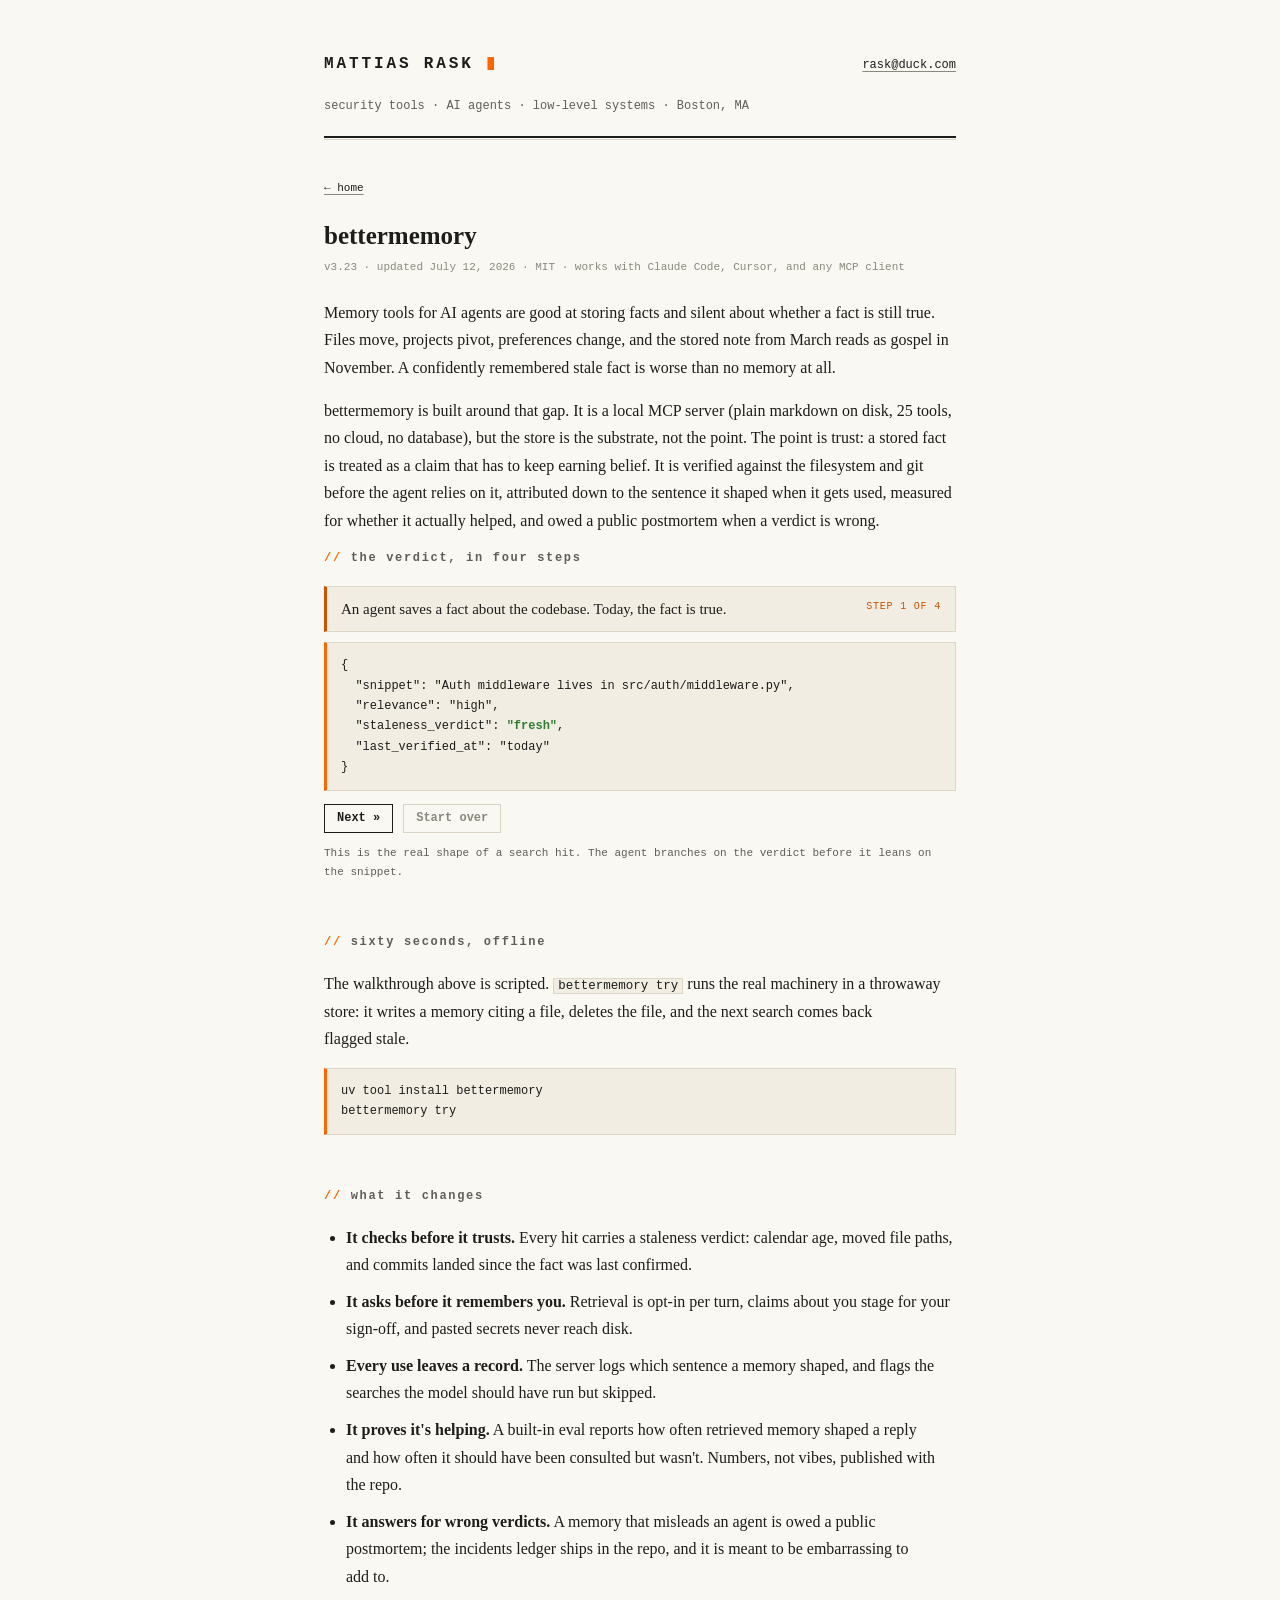
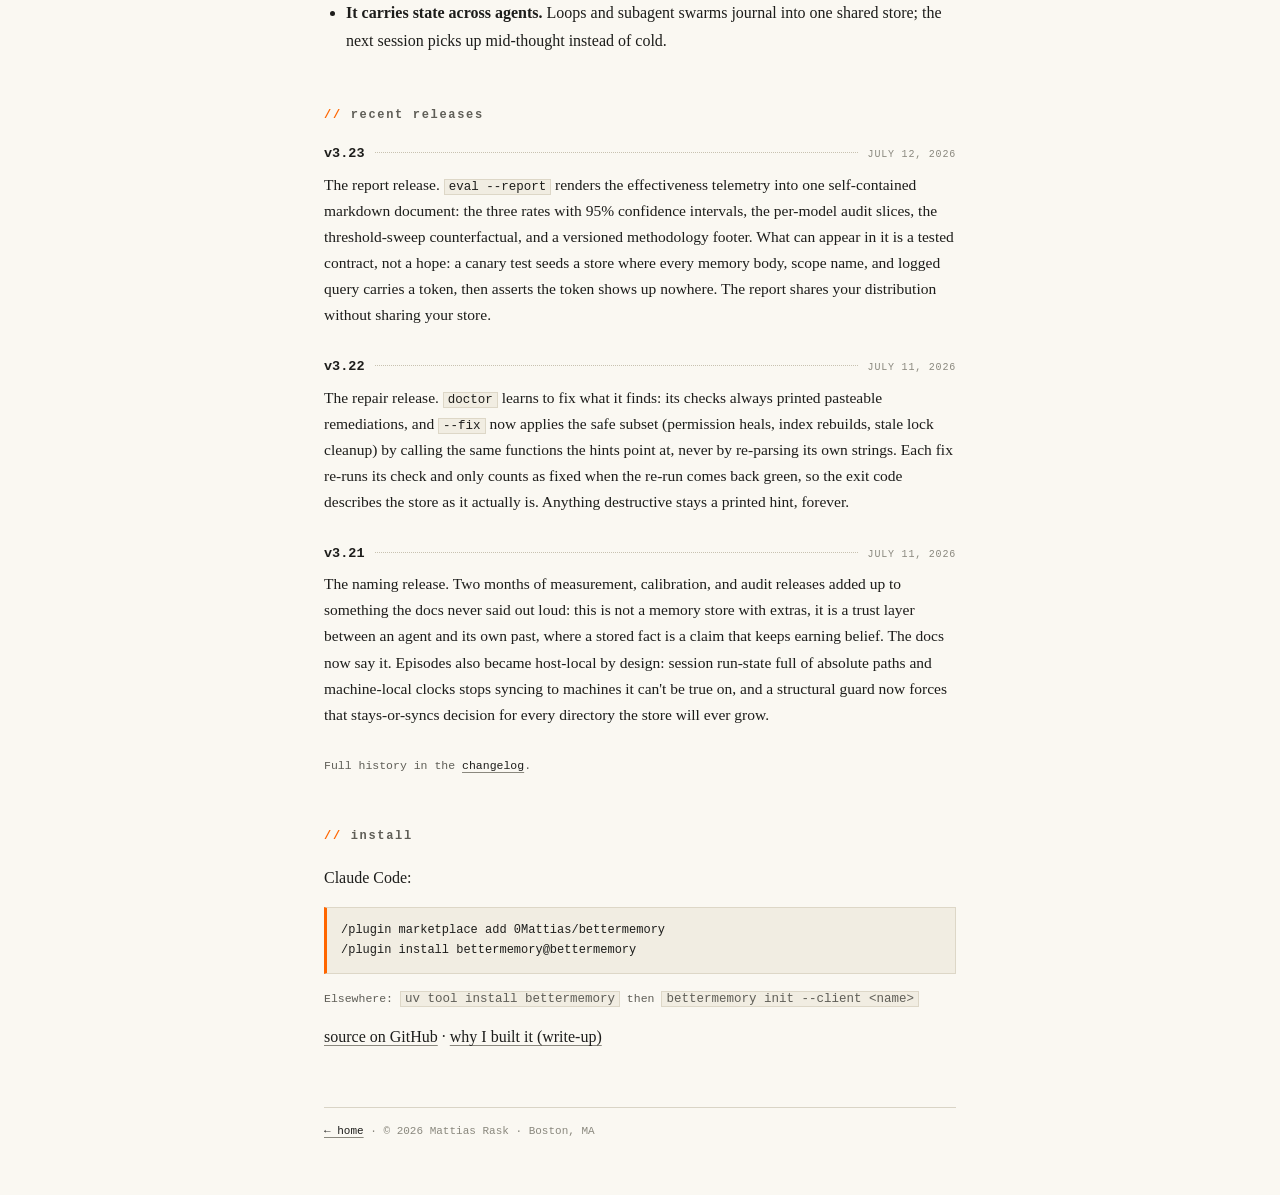
==== commit 074af069: "redesign: v8 two-voice type, Charter prose over mono fittings; content: Verendo entry, bettermemory " ====
--- a/bettermemory/index.html
+++ b/bettermemory/index.html
@@ -39,7 +39,7 @@
         "name": "bettermemory",
         "applicationCategory": "DeveloperApplication",
         "operatingSystem": "macOS, Linux, Windows",
-        "softwareVersion": "3.22.0",
+        "softwareVersion": "3.23.0",
         "license": "https://opensource.org/licenses/MIT",
         "url": "https://0mattias.github.io/bettermemory/",
         "author": {"@type": "Person", "name": "Mattias Rask", "url": "https://0mattias.github.io/"}
@@ -65,11 +65,11 @@
         <p class="crumb"><a href="/">&larr; home</a></p>
 
         <h1>bettermemory</h1>
-        <p class="post-meta">v3.22 &middot; updated July 11, 2026 &middot; MIT &middot; works with Claude Code, Cursor, and any MCP client</p>
+        <p class="post-meta">v3.23 &middot; updated July 12, 2026 &middot; MIT &middot; works with Claude Code, Cursor, and any MCP client</p>
 
         <p>Memory tools for AI agents are good at storing facts and silent about whether a fact is still true. Files move, projects pivot, preferences change, and the stored note from March reads as gospel in November. A confidently remembered stale fact is worse than no memory at all.</p>
 
-        <p>bettermemory is built around that gap. It is a local MCP server &mdash; plain markdown on disk, 25 tools, no cloud, no database &mdash; but the store is the substrate, not the point. The point is trust: a stored fact is treated as a claim that has to keep earning belief. It is verified against the filesystem and git before the agent relies on it, attributed down to the sentence it shaped when it gets used, measured for whether it actually helped, and owed a public postmortem when a verdict is wrong.</p>
+        <p>bettermemory is built around that gap. It is a local MCP server (plain markdown on disk, 25 tools, no cloud, no database), but the store is the substrate, not the point. The point is trust: a stored fact is treated as a claim that has to keep earning belief. It is verified against the filesystem and git before the agent relies on it, attributed down to the sentence it shaped when it gets used, measured for whether it actually helped, and owed a public postmortem when a verdict is wrong.</p>
 
         <section>
             <h2>the verdict, in four steps</h2>
@@ -106,7 +106,7 @@
                 <li><strong>It checks before it trusts.</strong> Every hit carries a staleness verdict: calendar age, moved file paths, and commits landed since the fact was last confirmed.</li>
                 <li><strong>It asks before it remembers you.</strong> Retrieval is opt-in per turn, claims about you stage for your sign-off, and pasted secrets never reach disk.</li>
                 <li><strong>Every use leaves a record.</strong> The server logs which sentence a memory shaped, and flags the searches the model should have run but skipped.</li>
-                <li><strong>It proves it's helping.</strong> A built-in eval reports how often retrieved memory shaped a reply and how often it should have been consulted but wasn't. Numbers, not vibes &mdash; published with the repo.</li>
+                <li><strong>It proves it's helping.</strong> A built-in eval reports how often retrieved memory shaped a reply and how often it should have been consulted but wasn't. Numbers, not vibes, published with the repo.</li>
                 <li><strong>It answers for wrong verdicts.</strong> A memory that misleads an agent is owed a public postmortem; the incidents ledger ships in the repo, and it is meant to be embarrassing to add to.</li>
                 <li><strong>It carries state across agents.</strong> Loops and subagent swarms journal into one shared store; the next session picks up mid-thought instead of cold.</li>
             </ul>
@@ -117,11 +117,20 @@
 
             <div class="entry">
                 <div class="entry-row">
+                    <h3>v3.23</h3>
+                    <span class="leader" aria-hidden="true"></span>
+                    <span class="tag"><time datetime="2026-07-12">July 12, 2026</time></span>
+                </div>
+                <p>The report release. <code>eval --report</code> renders the effectiveness telemetry into one self-contained markdown document: the three rates with 95% confidence intervals, the per-model audit slices, the threshold-sweep counterfactual, and a versioned methodology footer. What can appear in it is a tested contract, not a hope: a canary test seeds a store where every memory body, scope name, and logged query carries a token, then asserts the token shows up nowhere. The report shares your distribution without sharing your store.</p>
+            </div>
+
+            <div class="entry">
+                <div class="entry-row">
                     <h3>v3.22</h3>
                     <span class="leader" aria-hidden="true"></span>
                     <span class="tag"><time datetime="2026-07-11">July 11, 2026</time></span>
                 </div>
-                <p>The repair release. <code>doctor</code> learns to fix what it finds: its checks always printed pasteable remediations, and <code>--fix</code> now applies the safe subset &mdash; permission heals, index rebuilds, stale lock cleanup &mdash; by calling the same functions the hints point at, never by re-parsing its own strings. Each fix re-runs its check and only counts as fixed when the re-run comes back green, so the exit code describes the store as it actually is. Anything destructive stays a printed hint, forever.</p>
+                <p>The repair release. <code>doctor</code> learns to fix what it finds: its checks always printed pasteable remediations, and <code>--fix</code> now applies the safe subset (permission heals, index rebuilds, stale lock cleanup) by calling the same functions the hints point at, never by re-parsing its own strings. Each fix re-runs its check and only counts as fixed when the re-run comes back green, so the exit code describes the store as it actually is. Anything destructive stays a printed hint, forever.</p>
             </div>
 
             <div class="entry">
@@ -130,16 +139,7 @@
                     <span class="leader" aria-hidden="true"></span>
                     <span class="tag"><time datetime="2026-07-11">July 11, 2026</time></span>
                 </div>
-                <p>The naming release. Two months of measurement, calibration, and audit releases added up to something the docs never said out loud: this is not a memory store with extras, it is a trust layer between an agent and its own past, where a stored fact is a claim that keeps earning belief. The docs now say it. Episodes also became host-local by design &mdash; session run-state full of absolute paths and machine-local clocks stops syncing to machines it can't be true on, and a structural guard now forces that stays-or-syncs decision for every directory the store will ever grow.</p>
-            </div>
-
-            <div class="entry">
-                <div class="entry-row">
-                    <h3>v3.20</h3>
-                    <span class="leader" aria-hidden="true"></span>
-                    <span class="tag"><time datetime="2026-07-11">July 11, 2026</time></span>
-                </div>
-                <p>The audit release, audited. The release before it had found a real leak &mdash; a queue of raw captured text was syncing to every clone in plaintext, never having passed the credential gate &mdash; and sealed it going forward. But gitignore can't untrack a file, so stores that synced before the fix were still leaking. <code>doctor</code> now detects a sync repo that still tracks a pre-fix sidecar and treats it as what it is, a live leak: exit code 2 and the full remediation printed, down to the history rewrite. It also looks outward, catching a dotfiles repo quietly tracking files under a nested store.</p>
+                <p>The naming release. Two months of measurement, calibration, and audit releases added up to something the docs never said out loud: this is not a memory store with extras, it is a trust layer between an agent and its own past, where a stored fact is a claim that keeps earning belief. The docs now say it. Episodes also became host-local by design: session run-state full of absolute paths and machine-local clocks stops syncing to machines it can't be true on, and a structural guard now forces that stays-or-syncs decision for every directory the store will ever grow.</p>
             </div>
 
             <p class="small">Full history in the <a href="https://github.com/0Mattias/bettermemory/blob/main/CHANGELOG.md" target="_blank" rel="noopener noreferrer">changelog</a>.</p>
--- a/style.css
+++ b/style.css
@@ -1,10 +1,12 @@
 /*
     Mattias Rask
-    v7 · ink on paper, set in mono
+    v8 · ink on paper: prose set in Charter, fittings in mono
 */
 
 :root {
     color-scheme: light dark;
+    --serif: Charter, 'Bitstream Charter', 'Iowan Old Style', Georgia, 'Times New Roman', serif;
+    --mono: ui-monospace, 'SF Mono', Menlo, Consolas, 'Liberation Mono', monospace;
     --paper: #faf8f2;
     --ink: #1d1d1b;
     --muted: #5f5e57;
@@ -12,6 +14,7 @@
     --accent: #cc5200;
     --mark: #ff6600;
     --rule: #d9d4c6;
+    --dots: #c8c2b1;
     --block: #f1ede2;
     --block-edge: #ddd7c7;
     --hl: #fbf3c9;
@@ -29,6 +32,7 @@
         --accent: #ff8533;
         --mark: #ff6600;
         --rule: #32312c;
+        --dots: #45443c;
         --block: #1c1c19;
         --block-edge: #383732;
         --hl: #3a3413;
@@ -49,10 +53,10 @@
 body {
     background: var(--paper);
     color: var(--ink);
-    font: 13px/1.8 ui-monospace, 'SF Mono', Menlo, Consolas, 'Liberation Mono', monospace;
-    max-width: 700px;
+    font: 16px/1.72 var(--serif);
+    max-width: 680px;
     margin: 0 auto;
-    padding: 40px 24px 32px;
+    padding: 52px 24px 40px;
 }
 
 img { border: 0; max-width: 100%; }
@@ -94,7 +98,7 @@
     background: var(--ink);
     color: var(--paper);
     padding: 6px 12px;
-    font-size: 12px;
+    font: 12px/1.6 var(--mono);
     text-decoration: none;
 }
 
@@ -102,7 +106,7 @@
 
 /* ─── Header ─── */
 
-#header { margin-bottom: 34px; }
+#header { margin-bottom: 40px; }
 
 .masthead {
     display: flex;
@@ -113,9 +117,8 @@
 }
 
 .site-title {
-    font-size: 16px;
-    font-weight: 700;
-    letter-spacing: 0.16em;
+    font: 700 16px/1.5 var(--mono);
+    letter-spacing: 0.18em;
     text-transform: uppercase;
 }
 
@@ -133,13 +136,14 @@
 }
 
 .site-mail {
-    font-size: 12px;
-    color: var(--muted);
+    font: 12px/1.6 var(--mono);
+    color: var(--muted);
+    margin-bottom: 0;
 }
 
 .site-tagline {
-    margin-top: 4px;
-    font-size: 12px;
+    margin: 6px 0 0;
+    font: 12px/1.6 var(--mono);
     color: var(--muted);
 }
 
@@ -148,90 +152,96 @@
     border-top: 2px solid var(--ink);
     border-bottom: 1px solid var(--rule);
     height: 4px;
-    margin: 18px 0 0;
+    margin: 20px 0 0;
 }
 
 .crumb {
-    font-size: 11px;
-    color: var(--muted);
-    margin-bottom: 18px;
+    font: 11px/1.6 var(--mono);
+    color: var(--muted);
+    margin-bottom: 22px;
 }
 
 /* ─── Sections ─── */
 
-section { margin-bottom: 40px; scroll-margin-top: 20px; }
+section { margin-bottom: 52px; scroll-margin-top: 20px; }
 
 h2 {
-    font-size: 12px;
-    font-weight: 700;
+    font: 700 12px/1.6 var(--mono);
     letter-spacing: 0.14em;
     text-transform: lowercase;
     color: var(--muted);
-    margin-bottom: 14px;
+    margin-bottom: 18px;
 }
 
 h2::before { content: '// '; color: var(--mark); }
 
 h1 {
-    font-size: 20px;
-    font-weight: 700;
-    line-height: 1.4;
-    margin-bottom: 4px;
-}
-
-p { margin-bottom: 14px; }
+    font: 700 25px/1.3 var(--serif);
+    margin-bottom: 6px;
+}
+
+p { margin-bottom: 15px; }
+
+.intro { margin-bottom: 46px; }
 
 .intro p {
-    font-size: 14px;
-    line-height: 1.9;
+    font-size: 18px;
+    line-height: 1.65;
+    margin-bottom: 0;
 }
 
 .muted { color: var(--muted); }
 
-.small { font-size: 11px; color: var(--muted); }
-
-ul, ol { margin: 0 0 14px 22px; }
-
-li { margin-bottom: 8px; }
+.small {
+    font: 11.5px/1.7 var(--mono);
+    color: var(--muted);
+}
+
+ul, ol { margin: 0 0 15px 22px; }
+
+li { margin-bottom: 9px; }
 
 /* ─── Ledger entries ─── */
 
-.entry { margin-bottom: 22px; }
+.entry { margin-bottom: 28px; }
 
 .entry-row {
     display: flex;
     align-items: baseline;
-    gap: 8px;
+    gap: 10px;
 }
 
 .entry-row h3 {
-    font-size: 13px;
-    font-weight: 700;
+    font: 700 13.5px/1.6 var(--mono);
     white-space: nowrap;
 }
 
 .entry-row .leader {
     flex: 1;
     min-width: 16px;
-    border-bottom: 1px dotted var(--faint);
+    border-bottom: 1px dotted var(--dots);
     transform: translateY(-4px);
 }
 
 .entry-row .tag {
-    font-size: 10px;
+    font: 10px/1.6 var(--mono);
     letter-spacing: 0.08em;
     text-transform: uppercase;
-    color: var(--muted);
+    color: var(--faint);
     white-space: nowrap;
 }
 
 .entry-row:has(h3 a:hover) .leader { border-bottom-color: var(--mark); }
 
-.entry > p { margin: 5px 0 0; }
+.entry > p {
+    font-size: 15.5px;
+    line-height: 1.68;
+    margin: 7px 0 0;
+}
 
 .entry .links {
-    margin-top: 3px;
-    font-size: 12px;
+    margin-top: 6px;
+    font: 11.5px/1.7 var(--mono);
 }
 
 .entry .links a { color: var(--accent); text-decoration-color: var(--accent); }
@@ -239,13 +249,16 @@
 
 /* ─── Spec list (stack, certs) ─── */
 
-.spec { margin-bottom: 16px; }
+.spec {
+    font: 13px/1.8 var(--mono);
+    margin-bottom: 18px;
+}
 
 .spec-row {
     display: flex;
     align-items: baseline;
-    gap: 8px;
-    margin-bottom: 4px;
+    gap: 10px;
+    margin-bottom: 5px;
 }
 
 .spec-row dt {
@@ -256,7 +269,7 @@
 .spec-row .leader {
     flex: 1;
     min-width: 16px;
-    border-bottom: 1px dotted var(--faint);
+    border-bottom: 1px dotted var(--dots);
     transform: translateY(-4px);
 }
 
@@ -269,19 +282,19 @@
     border: 1px solid var(--block-edge);
     border-left: 3px solid var(--mark);
     padding: 12px 14px;
-    margin: 0 0 14px;
-    font: 12px/1.7 ui-monospace, 'SF Mono', Menlo, Consolas, monospace;
+    margin: 0 0 15px;
+    font: 12px/1.7 var(--mono);
     overflow-x: auto;
 }
 
 code {
-    font: 12px ui-monospace, 'SF Mono', Menlo, Consolas, monospace;
+    font: 12.5px var(--mono);
     background: var(--block);
     border: 1px solid var(--block-edge);
     padding: 0 4px;
 }
 
-pre code, .codebox code { border: 0; background: none; padding: 0; }
+pre code, .codebox code { border: 0; background: none; padding: 0; font-size: 12px; }
 
 .codebox .hot { color: var(--bad); font-weight: 700; }
 .codebox .warn { color: var(--warn); font-weight: 700; }
@@ -303,22 +316,23 @@
     background: var(--block);
     padding: 10px 14px;
     margin-bottom: 10px;
-    font-size: 12px;
+    font-size: 15px;
+    line-height: 1.6;
 }
 
 .demo-say .stepnum {
     float: right;
     margin-left: 12px;
-    font-size: 10px;
+    font: 10px/1.9 var(--mono);
     letter-spacing: 0.08em;
     text-transform: uppercase;
     color: var(--accent);
 }
 
-.demo-controls { margin: -4px 0 14px; }
+.demo-controls { margin: -4px 0 15px; }
 
 button, select {
-    font: 700 12px ui-monospace, 'SF Mono', Menlo, Consolas, monospace;
+    font: 700 12px/1.6 var(--mono);
     color: var(--ink);
     background: var(--paper);
     border: 1px solid var(--ink);
@@ -340,7 +354,7 @@
 .demo-controls button { margin-right: 6px; }
 
 .caption {
-    font-size: 11px;
+    font: 11px/1.7 var(--mono);
     color: var(--muted);
     margin-top: -4px;
 }
@@ -350,8 +364,8 @@
 .badges {
     display: flex;
     flex-wrap: wrap;
-    gap: 10px;
-    margin-bottom: 16px;
+    gap: 12px;
+    margin-bottom: 18px;
 }
 
 .badges a {
@@ -376,12 +390,12 @@
 .gallery {
     display: flex;
     flex-wrap: wrap;
-    gap: 10px;
-    margin-bottom: 12px;
+    gap: 12px;
+    margin-bottom: 14px;
 }
 
 .gallery figure {
-    width: calc((100% - 30px) / 4);
+    width: calc((100% - 36px) / 4);
 }
 
 .gallery a {
@@ -402,10 +416,9 @@
 }
 
 .gallery figcaption {
-    font-size: 10px;
-    line-height: 1.5;
+    font: 10px/1.5 var(--mono);
     color: var(--faint);
-    margin-top: 3px;
+    margin-top: 4px;
 }
 
 /* ─── Lightbox ─── */
@@ -440,7 +453,7 @@
     align-items: baseline;
     gap: 12px;
     padding-top: 7px;
-    font-size: 11px;
+    font: 11px/1.7 var(--mono);
     color: var(--muted);
 }
 
@@ -475,7 +488,7 @@
     display: flex;
     gap: 16px;
     align-items: flex-start;
-    margin-bottom: 14px;
+    margin-bottom: 15px;
 }
 
 .emu-left { flex: 1; min-width: 0; }
@@ -485,7 +498,7 @@
 .emu textarea {
     width: 100%;
     height: 250px;
-    font: 12px/1.6 ui-monospace, 'SF Mono', Menlo, Consolas, monospace;
+    font: 12px/1.6 var(--mono);
     color: var(--ink);
     background: var(--paper);
     border: 1px solid var(--block-edge);
@@ -501,7 +514,7 @@
 select { cursor: auto; }
 
 .emu-status {
-    font-size: 11px;
+    font: 11px/1.8 var(--mono);
     color: var(--muted);
     min-height: 1.8em;
     margin-bottom: 8px;
@@ -510,8 +523,7 @@
 .emu-status.err { color: var(--bad); }
 
 .emu-panel-label {
-    font-size: 10px;
-    font-weight: 700;
+    font: 700 10px/1.7 var(--mono);
     letter-spacing: 0.12em;
     text-transform: lowercase;
     color: var(--muted);
@@ -523,7 +535,7 @@
 table.emu-regs {
     border-collapse: collapse;
     width: 100%;
-    font: 12px ui-monospace, 'SF Mono', Menlo, Consolas, monospace;
+    font: 12px var(--mono);
     margin-bottom: 12px;
 }
 
@@ -548,7 +560,7 @@
 .emu-panel {
     border: 1px solid var(--block-edge);
     background: var(--block);
-    font: 11px/1.7 ui-monospace, 'SF Mono', Menlo, Consolas, monospace;
+    font: 11px/1.7 var(--mono);
     padding: 6px 9px;
     margin-bottom: 12px;
     max-height: 130px;
@@ -559,7 +571,7 @@
 .emu-listing {
     border: 1px solid var(--block-edge);
     background: var(--paper);
-    font: 12px/1.8 ui-monospace, 'SF Mono', Menlo, Consolas, monospace;
+    font: 12px/1.8 var(--mono);
     max-height: 280px;
     overflow-y: auto;
 }
@@ -581,72 +593,73 @@
 /* ─── Article (blog post) ─── */
 
 .article-dek {
-    font-size: 13px;
-    color: var(--muted);
-    margin: 6px 0 4px;
+    font-size: 17px;
+    font-style: italic;
+    line-height: 1.55;
+    color: var(--muted);
+    margin: 8px 0 6px;
 }
 
 .post-meta {
-    font-size: 11px;
+    font: 11px/1.7 var(--mono);
     color: var(--faint);
-    margin-bottom: 18px;
+    margin-bottom: 22px;
 }
 
 .article-body h2 {
     font-size: 13px;
     color: var(--ink);
-    margin: 28px 0 10px;
+    margin: 32px 0 12px;
     letter-spacing: 0.1em;
 }
 
 .article-body h2::before { content: '## '; color: var(--mark); }
 
 .article-body h3 {
-    font-size: 12px;
-    font-weight: 700;
-    margin: 20px 0 8px;
+    font: 700 18px/1.4 var(--serif);
+    margin: 24px 0 8px;
 }
 
 .article-body blockquote {
     border-left: 3px solid var(--rule);
-    padding: 2px 0 2px 14px;
-    margin: 0 0 14px;
+    padding: 2px 0 2px 16px;
+    margin: 0 0 15px;
     color: var(--muted);
 }
 
 .article-body blockquote p:last-child { margin-bottom: 0; }
 
 .article-foot {
-    margin-top: 28px;
+    margin-top: 32px;
     padding-top: 14px;
     border-top: 1px solid var(--rule);
-    font-size: 11px;
+    font: 11px/1.7 var(--mono);
     color: var(--muted);
 }
 
 /* ─── Contact ─── */
 
 .mail-big {
-    font-size: 17px;
-    font-weight: 700;
+    font: 700 18px/1.6 var(--mono);
 }
 
 /* ─── Footer ─── */
 
 #footer {
-    margin-top: 48px;
+    margin-top: 56px;
     padding-top: 14px;
     border-top: 1px solid var(--rule);
-    font-size: 11px;
+    font: 11px/1.7 var(--mono);
     color: var(--faint);
 }
 
 /* ─── Small screens ─── */
 
 @media (max-width: 540px) {
-    body { padding: 28px 16px 24px; }
+    body { padding: 32px 18px 28px; }
+    .intro p { font-size: 17px; }
     .entry-row h3 { white-space: normal; }
-    .gallery figure { width: calc((100% - 10px) / 2); }
+    .gallery figure { width: calc((100% - 12px) / 2); }
     .gallery img { height: 130px; }
     .emu { display: block; }
     .emu-right { margin-top: 16px; }
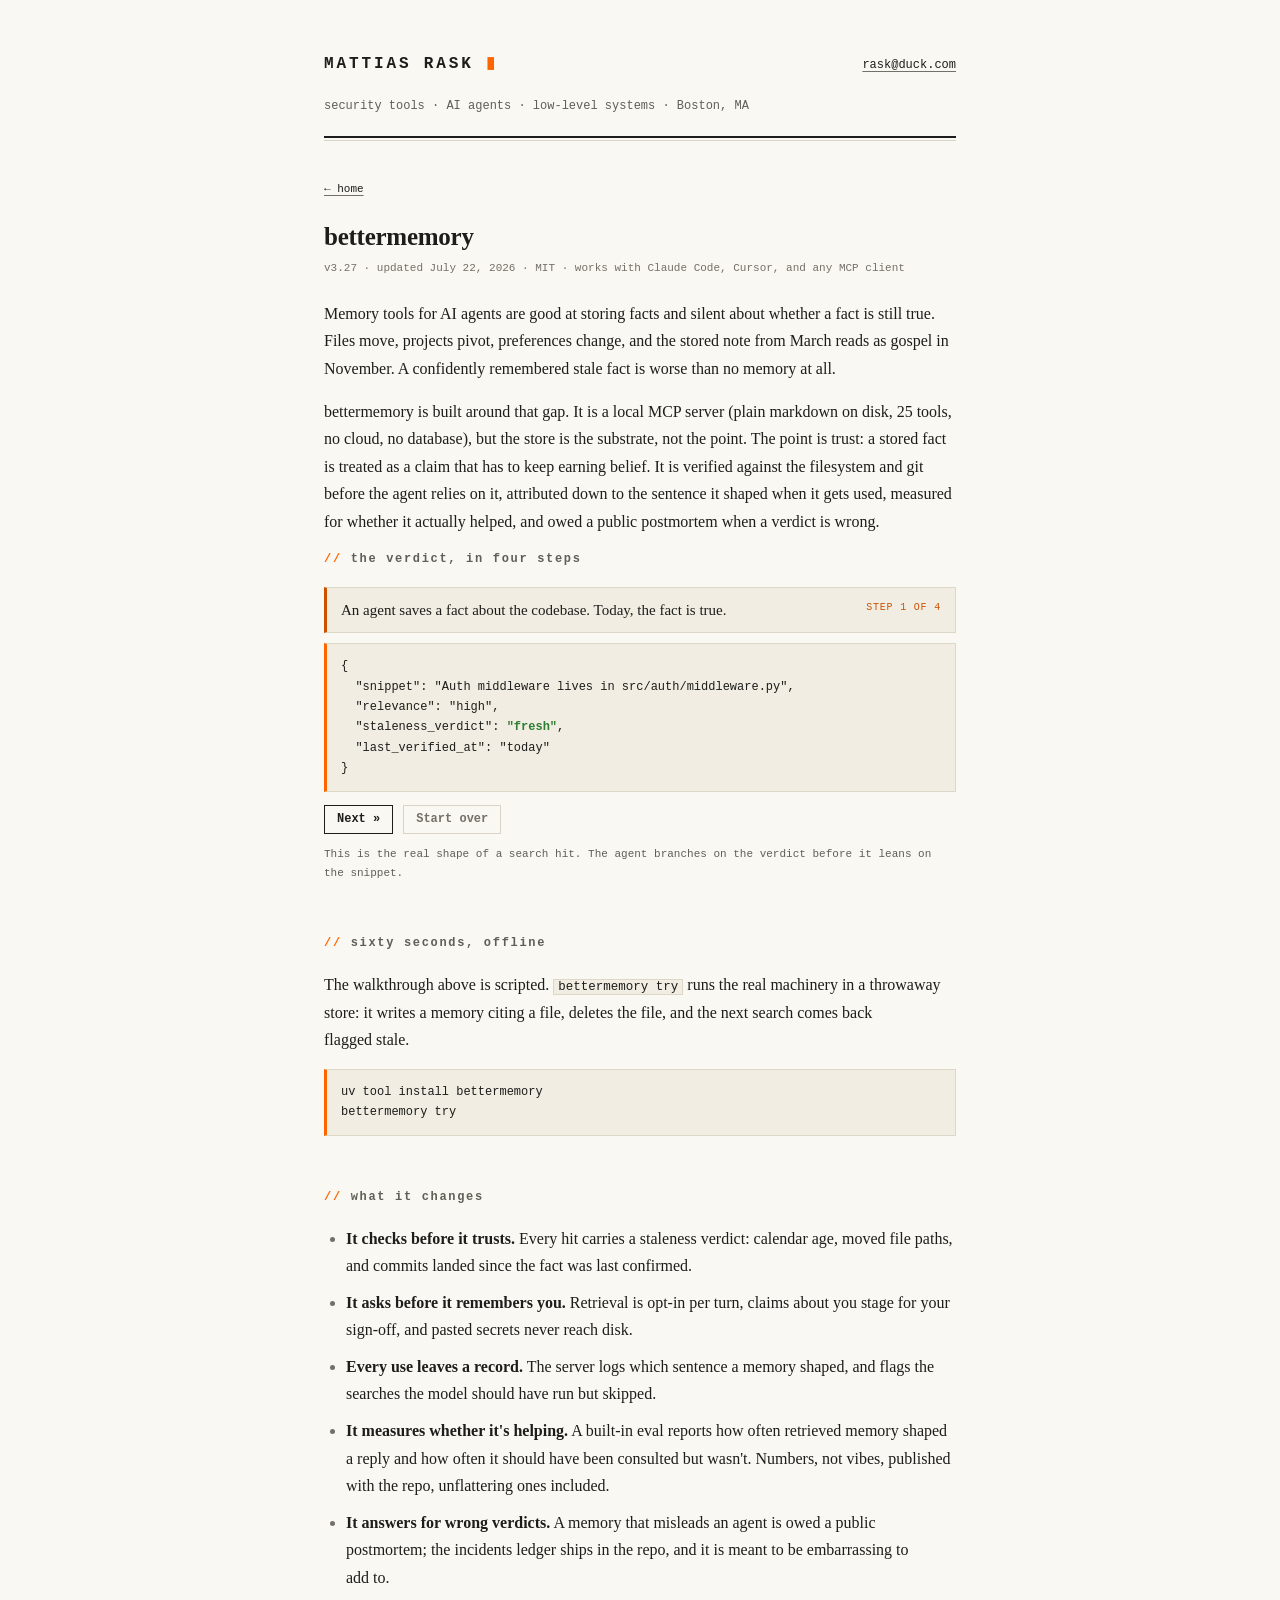
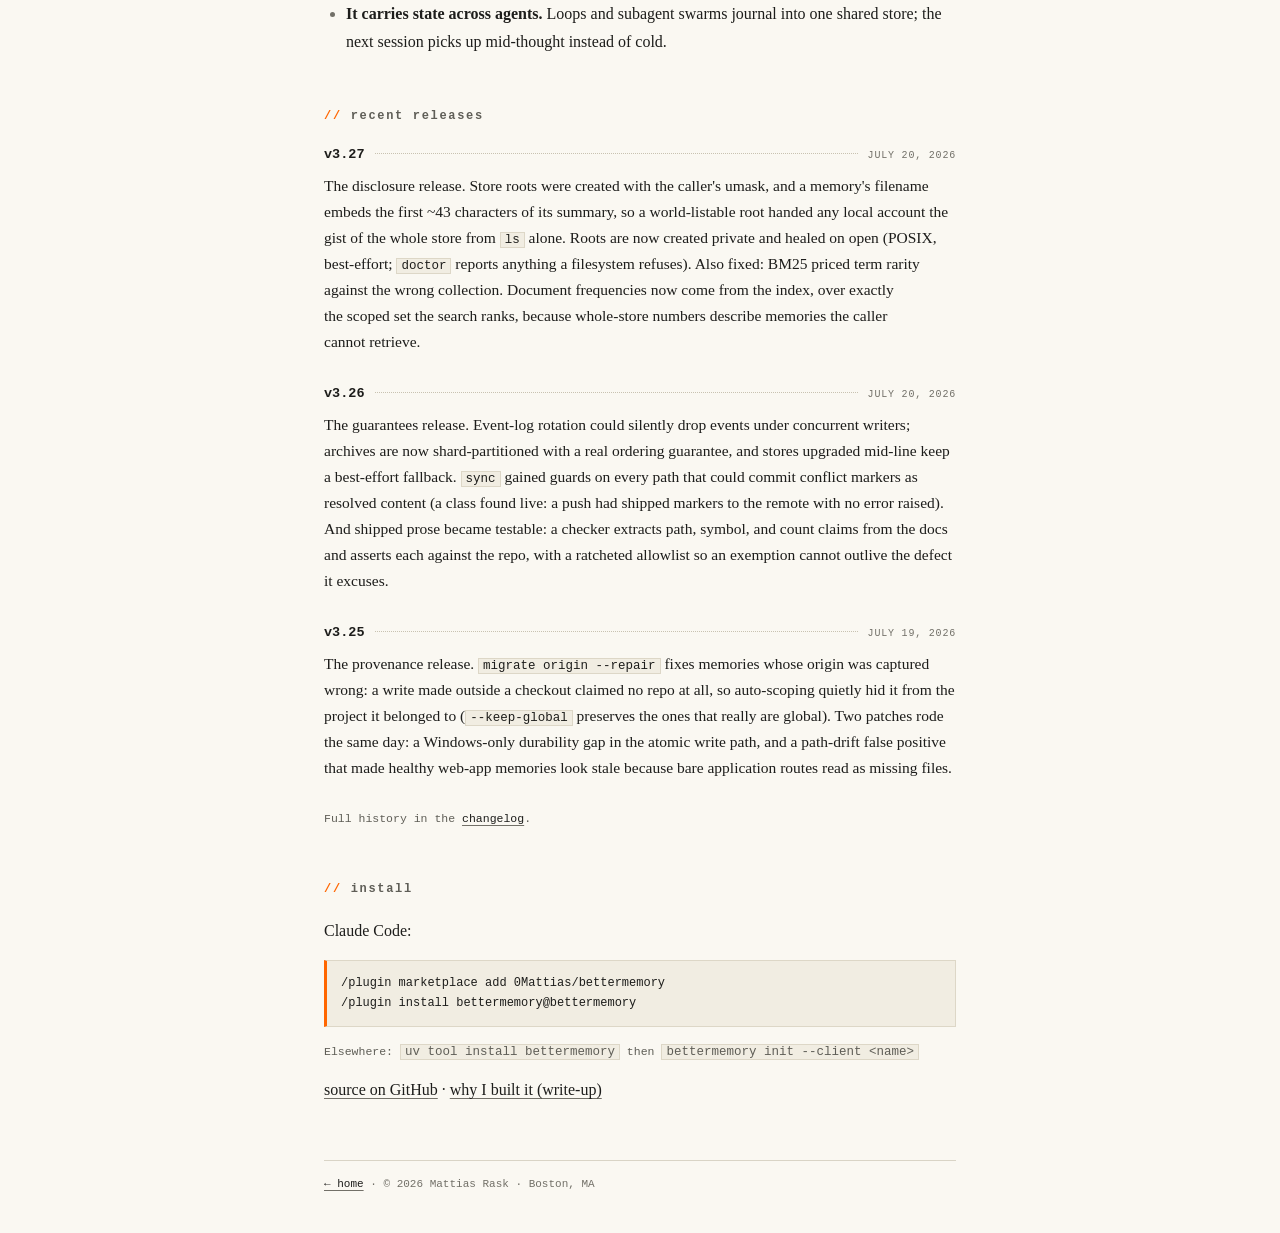
==== commit 7c8f8876: "update bettermemory entry" ====
--- a/bettermemory/index.html
+++ b/bettermemory/index.html
@@ -39,7 +39,7 @@
         "name": "bettermemory",
         "applicationCategory": "DeveloperApplication",
         "operatingSystem": "macOS, Linux, Windows",
-        "softwareVersion": "3.23.0",
+        "softwareVersion": "3.27.0",
         "license": "https://opensource.org/licenses/MIT",
         "url": "https://0mattias.github.io/bettermemory/",
         "author": {"@type": "Person", "name": "Mattias Rask", "url": "https://0mattias.github.io/"}
@@ -65,7 +65,7 @@
         <p class="crumb"><a href="/">&larr; home</a></p>
 
         <h1>bettermemory</h1>
-        <p class="post-meta">v3.23 &middot; updated July 12, 2026 &middot; MIT &middot; works with Claude Code, Cursor, and any MCP client</p>
+        <p class="post-meta">v3.27 &middot; updated July 22, 2026 &middot; MIT &middot; works with Claude Code, Cursor, and any MCP client</p>
 
         <p>Memory tools for AI agents are good at storing facts and silent about whether a fact is still true. Files move, projects pivot, preferences change, and the stored note from March reads as gospel in November. A confidently remembered stale fact is worse than no memory at all.</p>
 
@@ -106,7 +106,7 @@
                 <li><strong>It checks before it trusts.</strong> Every hit carries a staleness verdict: calendar age, moved file paths, and commits landed since the fact was last confirmed.</li>
                 <li><strong>It asks before it remembers you.</strong> Retrieval is opt-in per turn, claims about you stage for your sign-off, and pasted secrets never reach disk.</li>
                 <li><strong>Every use leaves a record.</strong> The server logs which sentence a memory shaped, and flags the searches the model should have run but skipped.</li>
-                <li><strong>It proves it's helping.</strong> A built-in eval reports how often retrieved memory shaped a reply and how often it should have been consulted but wasn't. Numbers, not vibes, published with the repo.</li>
+                <li><strong>It measures whether it's helping.</strong> A built-in eval reports how often retrieved memory shaped a reply and how often it should have been consulted but wasn't. Numbers, not vibes, published with the repo, unflattering ones included.</li>
                 <li><strong>It answers for wrong verdicts.</strong> A memory that misleads an agent is owed a public postmortem; the incidents ledger ships in the repo, and it is meant to be embarrassing to add to.</li>
                 <li><strong>It carries state across agents.</strong> Loops and subagent swarms journal into one shared store; the next session picks up mid-thought instead of cold.</li>
             </ul>
@@ -117,29 +117,29 @@
 
             <div class="entry">
                 <div class="entry-row">
-                    <h3>v3.23</h3>
+                    <h3>v3.27</h3>
                     <span class="leader" aria-hidden="true"></span>
-                    <span class="tag"><time datetime="2026-07-12">July 12, 2026</time></span>
+                    <span class="tag"><time datetime="2026-07-20">July 20, 2026</time></span>
                 </div>
-                <p>The report release. <code>eval --report</code> renders the effectiveness telemetry into one self-contained markdown document: the three rates with 95% confidence intervals, the per-model audit slices, the threshold-sweep counterfactual, and a versioned methodology footer. What can appear in it is a tested contract, not a hope: a canary test seeds a store where every memory body, scope name, and logged query carries a token, then asserts the token shows up nowhere. The report shares your distribution without sharing your store.</p>
+                <p>The disclosure release. Store roots were created with the caller's umask, and a memory's filename embeds the first ~43 characters of its summary, so a world-listable root handed any local account the gist of the whole store from <code>ls</code> alone. Roots are now created private and healed on open (POSIX, best-effort; <code>doctor</code> reports anything a filesystem refuses). Also fixed: BM25 priced term rarity against the wrong collection. Document frequencies now come from the index, over exactly the scoped set the search ranks, because whole-store numbers describe memories the caller cannot retrieve.</p>
             </div>
 
             <div class="entry">
                 <div class="entry-row">
-                    <h3>v3.22</h3>
+                    <h3>v3.26</h3>
                     <span class="leader" aria-hidden="true"></span>
-                    <span class="tag"><time datetime="2026-07-11">July 11, 2026</time></span>
+                    <span class="tag"><time datetime="2026-07-20">July 20, 2026</time></span>
                 </div>
-                <p>The repair release. <code>doctor</code> learns to fix what it finds: its checks always printed pasteable remediations, and <code>--fix</code> now applies the safe subset (permission heals, index rebuilds, stale lock cleanup) by calling the same functions the hints point at, never by re-parsing its own strings. Each fix re-runs its check and only counts as fixed when the re-run comes back green, so the exit code describes the store as it actually is. Anything destructive stays a printed hint, forever.</p>
+                <p>The guarantees release. Event-log rotation could silently drop events under concurrent writers; archives are now shard-partitioned with a real ordering guarantee, and stores upgraded mid-line keep a best-effort fallback. <code>sync</code> gained guards on every path that could commit conflict markers as resolved content (a class found live: a push had shipped markers to the remote with no error raised). And shipped prose became testable: a checker extracts path, symbol, and count claims from the docs and asserts each against the repo, with a ratcheted allowlist so an exemption cannot outlive the defect it excuses.</p>
             </div>
 
             <div class="entry">
                 <div class="entry-row">
-                    <h3>v3.21</h3>
+                    <h3>v3.25</h3>
                     <span class="leader" aria-hidden="true"></span>
-                    <span class="tag"><time datetime="2026-07-11">July 11, 2026</time></span>
+                    <span class="tag"><time datetime="2026-07-19">July 19, 2026</time></span>
                 </div>
-                <p>The naming release. Two months of measurement, calibration, and audit releases added up to something the docs never said out loud: this is not a memory store with extras, it is a trust layer between an agent and its own past, where a stored fact is a claim that keeps earning belief. The docs now say it. Episodes also became host-local by design: session run-state full of absolute paths and machine-local clocks stops syncing to machines it can't be true on, and a structural guard now forces that stays-or-syncs decision for every directory the store will ever grow.</p>
+                <p>The provenance release. <code>migrate origin --repair</code> fixes memories whose origin was captured wrong: a write made outside a checkout claimed no repo at all, so auto-scoping quietly hid it from the project it belonged to (<code>--keep-global</code> preserves the ones that really are global). Two patches rode the same day: a Windows-only durability gap in the atomic write path, and a path-drift false positive that made healthy web-app memories look stale because bare application routes read as missing files.</p>
             </div>
 
             <p class="small">Full history in the <a href="https://github.com/0Mattias/bettermemory/blob/main/CHANGELOG.md" target="_blank" rel="noopener noreferrer">changelog</a>.</p>
--- a/style.css
+++ b/style.css
@@ -10,7 +10,7 @@
     --paper: #faf8f2;
     --ink: #1d1d1b;
     --muted: #5f5e57;
-    --faint: #8a887e;
+    --faint: #727068;
     --accent: #cc5200;
     --mark: #ff6600;
     --rule: #d9d4c6;
@@ -28,7 +28,7 @@
         --paper: #131311;
         --ink: #e4e1d6;
         --muted: #a09d92;
-        --faint: #7a786e;
+        --faint: #7f7d73;
         --accent: #ff8533;
         --mark: #ff6600;
         --rule: #32312c;
@@ -54,9 +54,19 @@
     background: var(--paper);
     color: var(--ink);
     font: 16px/1.72 var(--serif);
+    font-kerning: normal;
     max-width: 680px;
     margin: 0 auto;
     padding: 52px 24px 40px;
+}
+
+/* Light-on-dark text blooms on macOS; grayscale smoothing keeps the
+   strokes as fine as the light mode they were drawn against. */
+@media (prefers-color-scheme: dark) {
+    body {
+        -webkit-font-smoothing: antialiased;
+        -moz-osx-font-smoothing: grayscale;
+    }
 }
 
 img { border: 0; max-width: 100%; }
@@ -67,6 +77,8 @@
     text-decoration-color: var(--faint);
     text-decoration-thickness: 1px;
     text-underline-offset: 3px;
+    text-decoration-skip-ink: auto;
+    transition: color 0.14s ease, text-decoration-color 0.14s ease;
 }
 
 a:hover {
@@ -145,13 +157,14 @@
     margin: 6px 0 0;
     font: 12px/1.6 var(--mono);
     color: var(--muted);
+    text-wrap: balance;
 }
 
 .rule {
     border: 0;
     border-top: 2px solid var(--ink);
     border-bottom: 1px solid var(--rule);
-    height: 4px;
+    height: 5px;
     margin: 20px 0 0;
 }
 
@@ -177,6 +190,7 @@
 
 h1 {
     font: 700 25px/1.3 var(--serif);
+    letter-spacing: -0.01em;
     margin-bottom: 6px;
 }
 
@@ -200,6 +214,8 @@
 ul, ol { margin: 0 0 15px 22px; }
 
 li { margin-bottom: 9px; }
+
+li::marker { color: var(--faint); }
 
 /* ─── Ledger entries ─── */
 
@@ -221,6 +237,7 @@
     min-width: 16px;
     border-bottom: 1px dotted var(--dots);
     transform: translateY(-4px);
+    transition: border-bottom-color 0.14s ease;
 }
 
 .entry-row .tag {
@@ -338,6 +355,7 @@
     border: 1px solid var(--ink);
     padding: 4px 12px;
     cursor: pointer;
+    transition: background-color 0.14s ease, color 0.14s ease, border-color 0.14s ease;
 }
 
 button:hover:not(:disabled) {
@@ -375,6 +393,7 @@
     padding: 5px;
     background: #fff;
     border: 1px solid var(--rule);
+    transition: border-color 0.14s ease, filter 0.2s ease;
 }
 
 .badges a:hover { border-color: var(--mark); }
@@ -383,6 +402,14 @@
     display: block;
     width: 100%;
     height: 100%;
+}
+
+/* The white plates glare against dark paper; hold them back until asked for. */
+@media (prefers-color-scheme: dark) {
+    .badges a { filter: brightness(0.88); }
+
+    .badges a:hover,
+    .badges a:focus-visible { filter: brightness(1); }
 }
 
 /* ─── Photo strip ─── */
@@ -404,6 +431,8 @@
     padding: 3px;
     background: var(--paper);
     text-decoration: none;
+    cursor: zoom-in;
+    transition: border-color 0.14s ease;
 }
 
 .gallery a:hover { border-color: var(--mark); }
@@ -413,6 +442,18 @@
     width: 100%;
     height: 108px;
     object-fit: cover;
+    filter: saturate(0.88);
+    transition: filter 0.2s ease;
+}
+
+.gallery a:hover img,
+.gallery a:focus-visible img { filter: saturate(1); }
+
+@media (prefers-color-scheme: dark) {
+    .gallery img { filter: saturate(0.85) brightness(0.87); }
+
+    .gallery a:hover img,
+    .gallery a:focus-visible img { filter: saturate(1) brightness(0.96); }
 }
 
 .gallery figcaption {
@@ -427,11 +468,14 @@
     position: fixed;
     inset: 0;
     z-index: 200;
-    background: rgba(0, 0, 0, 0.85);
+    background: rgba(0, 0, 0, 0.82);
+    -webkit-backdrop-filter: blur(6px);
+    backdrop-filter: blur(6px);
     display: flex;
     align-items: center;
     justify-content: center;
     padding: 20px;
+    cursor: zoom-out;
 }
 
 .lb-frame {
@@ -439,6 +483,7 @@
     padding: 8px;
     width: fit-content;
     max-width: 100%;
+    cursor: auto;
 }
 
 .lb-img {
@@ -652,6 +697,10 @@
     font: 11px/1.7 var(--mono);
     color: var(--faint);
 }
+
+#footer p { margin-bottom: 0; }
+
+.colophon { margin-top: 3px; }
 
 /* ─── Small screens ─── */
 
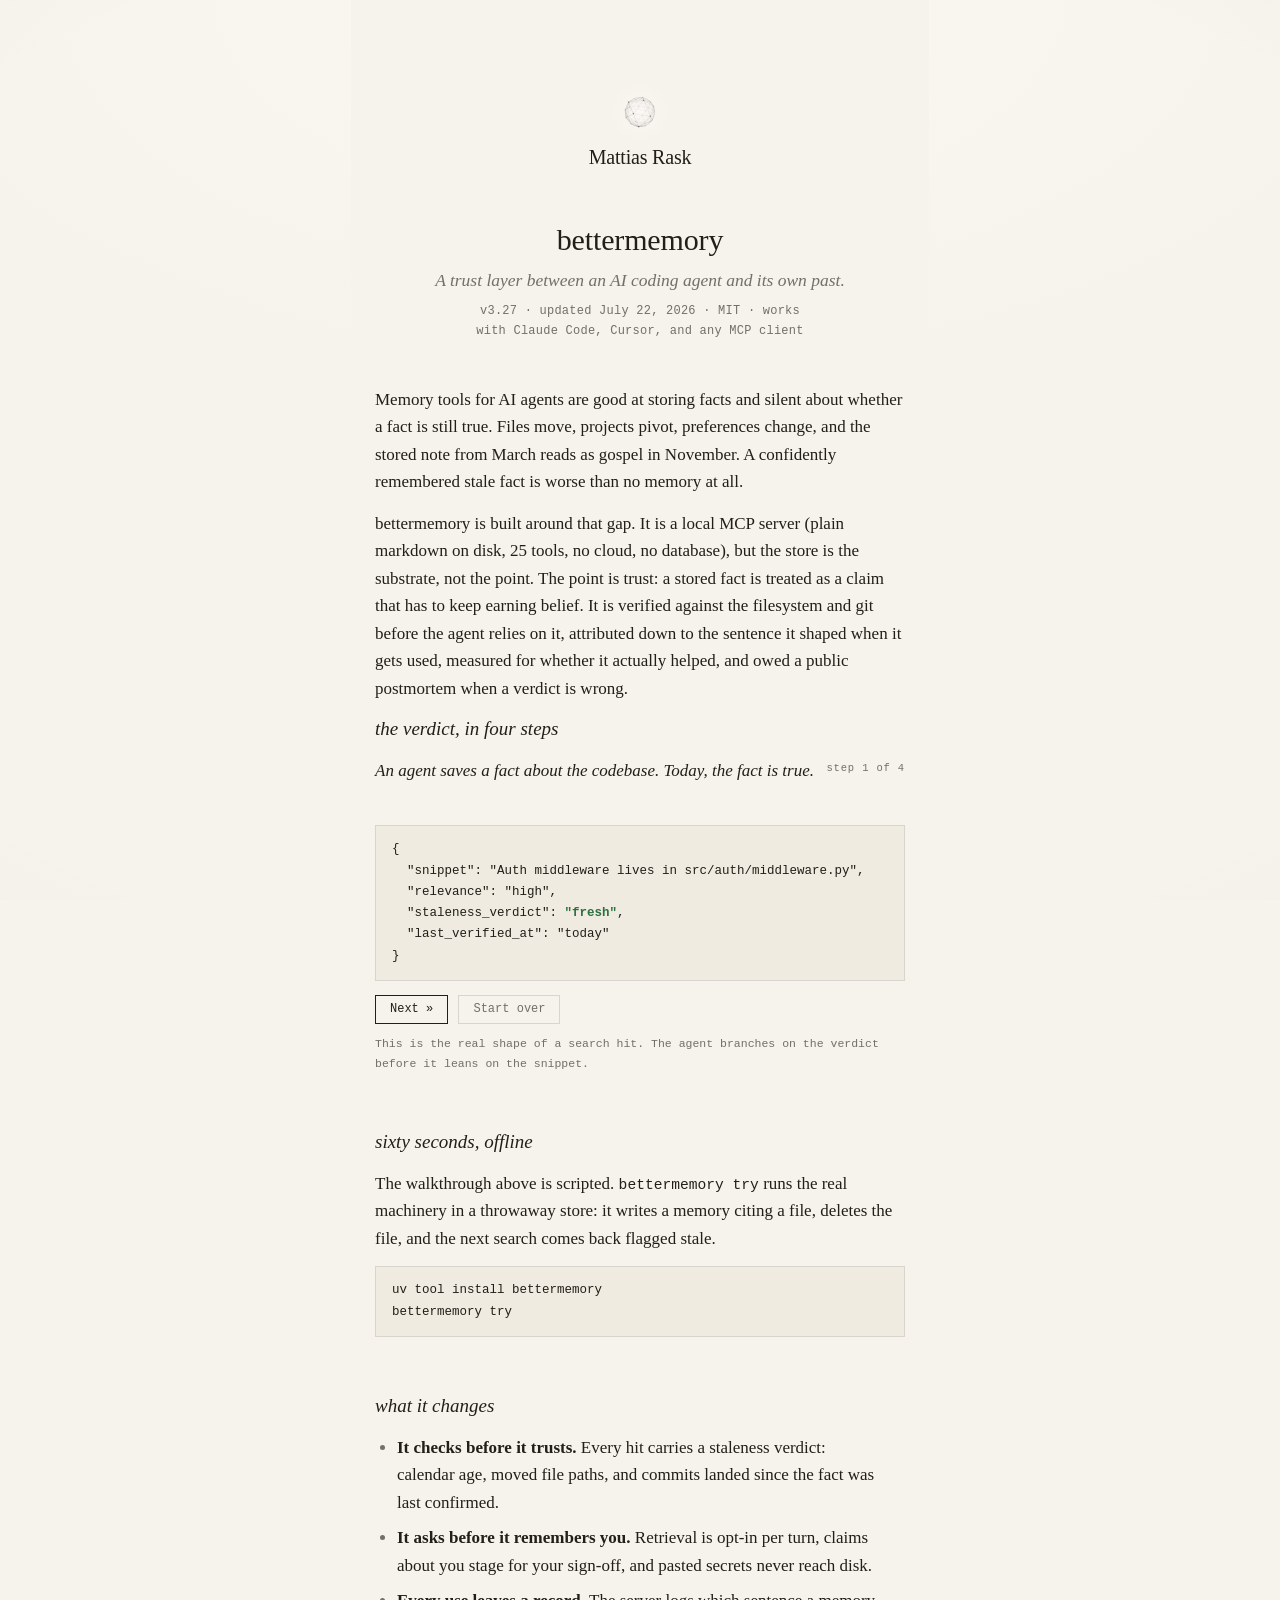
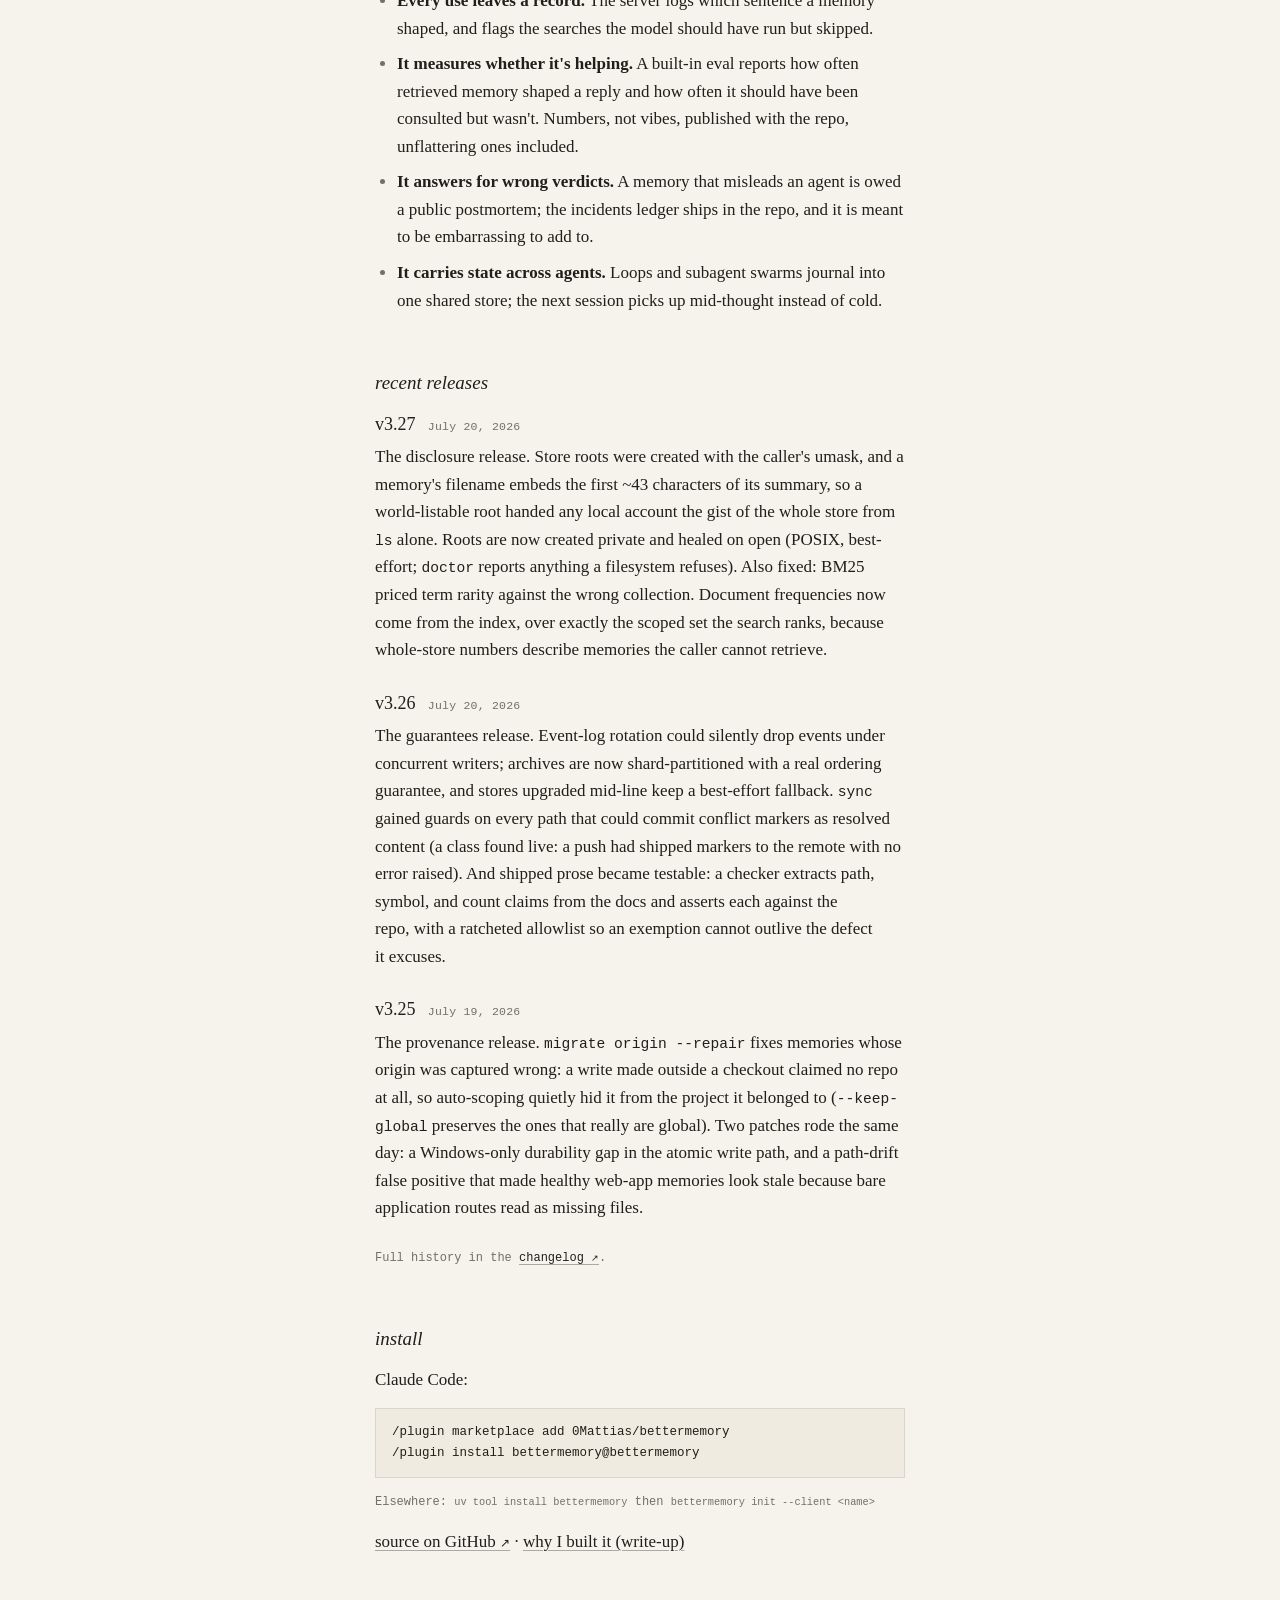
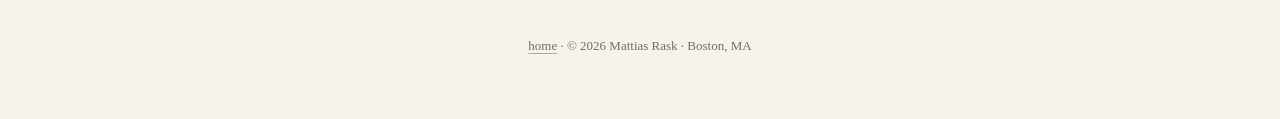
==== commit ef70c31a: "redesign" ====
--- a/bettermemory/index.html
+++ b/bettermemory/index.html
@@ -3,9 +3,8 @@
 
 <head>
     <meta charset="UTF-8">
-    <meta name="viewport" content="width=device-width, initial-scale=1.0">
-    <meta name="theme-color" content="#faf8f2" media="(prefers-color-scheme: light)">
-    <meta name="theme-color" content="#131311" media="(prefers-color-scheme: dark)">
+    <meta name="viewport" content="width=device-width, initial-scale=1.0, viewport-fit=cover">
+    <meta name="theme-color" content="#f6f3ec">
     <meta name="description" content="bettermemory: a trust layer between an AI agent and its own past. Every stored fact is a claim that keeps earning belief. A step-through demo of the staleness verdict, plus install steps.">
     <meta name="author" content="Mattias Rask">
     <title>bettermemory &middot; Mattias Rask</title>
@@ -19,14 +18,15 @@
     <meta property="og:image" content="https://0mattias.github.io/og.png">
     <meta property="og:image:width" content="1200">
     <meta property="og:image:height" content="630">
-    <meta property="og:image:alt" content="Mattias Rask: security tools, AI agents, low-level systems.">
+    <meta property="og:image:alt" content="The name Mattias Rask in serif type on warm paper, under a hairline wireframe sphere.">
     <meta property="og:locale" content="en_US">
     <meta name="twitter:card" content="summary_large_image">
     <meta name="twitter:title" content="bettermemory">
     <meta name="twitter:description" content="A trust layer between an AI agent and its own past. Every stored fact is a claim that keeps earning belief. A step-through demo of the staleness verdict, plus install steps.">
     <meta name="twitter:image" content="https://0mattias.github.io/og.png">
 
-    <link rel="icon" href="data:image/svg+xml,%3Csvg xmlns='http://www.w3.org/2000/svg' viewBox='0 0 32 32'%3E%3Crect width='32' height='32' fill='%231d1d1b'/%3E%3Crect y='27' width='32' height='5' fill='%23ff6600'/%3E%3Ctext x='50%25' y='68%25' font-family='Menlo,monospace' font-size='19' font-weight='bold' fill='%23faf8f2' text-anchor='middle'%3EM%3C/text%3E%3C/svg%3E">
+    <link rel="icon" href="/favicon.ico" sizes="16x16 32x32 48x48">
+    <link rel="icon" href="data:image/svg+xml,%3Csvg xmlns='http://www.w3.org/2000/svg' viewBox='0 0 64 64'%3E%3Crect width='64' height='64' rx='13' fill='%239a4a12'/%3E%3Ctext x='32' y='47' font-family='Charter,Georgia,serif' font-size='42' fill='%23f6f3ec' text-anchor='middle'%3EM%3C/text%3E%3C/svg%3E" type="image/svg+xml">
     <link rel="apple-touch-icon" sizes="180x180" href="/apple-touch-icon.png">
 
     <link rel="stylesheet" href="/style.css">
@@ -51,21 +51,17 @@
 
     <a class="skip" href="#main">skip to content</a>
 
-    <header id="header">
-        <div class="masthead">
-            <p class="site-title"><a href="/">Mattias Rask<span class="cursor" aria-hidden="true"> &#9646;</span></a></p>
-            <p class="site-mail"><a href="mailto:rask@duck.com">rask@duck.com</a></p>
+    <header class="letterhead letterhead-sub">
+        <p class="name"><a href="/"><img class="crest" src="/crest.svg" width="62" height="62" alt="">Mattias Rask</a></p>
+    </header>
+
+    <main id="main">
+
+        <div class="article-head">
+            <h1>bettermemory</h1>
+            <p class="dek">A trust layer between an AI coding agent and its own past.</p>
+            <p class="dateline">v3.27 &middot; updated July 22, 2026 &middot; MIT &middot; works with Claude Code, Cursor, and any MCP client</p>
         </div>
-        <p class="site-tagline">security tools &middot; AI agents &middot; low-level systems &middot; Boston, MA</p>
-        <hr class="rule">
-    </header>
-
-    <main id="main">
-
-        <p class="crumb"><a href="/">&larr; home</a></p>
-
-        <h1>bettermemory</h1>
-        <p class="post-meta">v3.27 &middot; updated July 22, 2026 &middot; MIT &middot; works with Claude Code, Cursor, and any MCP client</p>
 
         <p>Memory tools for AI agents are good at storing facts and silent about whether a fact is still true. Files move, projects pivot, preferences change, and the stored note from March reads as gospel in November. A confidently remembered stale fact is worse than no memory at all.</p>
 
@@ -116,33 +112,21 @@
             <h2>recent releases</h2>
 
             <div class="entry">
-                <div class="entry-row">
-                    <h3>v3.27</h3>
-                    <span class="leader" aria-hidden="true"></span>
-                    <span class="tag"><time datetime="2026-07-20">July 20, 2026</time></span>
-                </div>
+                <h3>v3.27</h3> <span class="annot"><time datetime="2026-07-20">July 20, 2026</time></span>
                 <p>The disclosure release. Store roots were created with the caller's umask, and a memory's filename embeds the first ~43 characters of its summary, so a world-listable root handed any local account the gist of the whole store from <code>ls</code> alone. Roots are now created private and healed on open (POSIX, best-effort; <code>doctor</code> reports anything a filesystem refuses). Also fixed: BM25 priced term rarity against the wrong collection. Document frequencies now come from the index, over exactly the scoped set the search ranks, because whole-store numbers describe memories the caller cannot retrieve.</p>
             </div>
 
             <div class="entry">
-                <div class="entry-row">
-                    <h3>v3.26</h3>
-                    <span class="leader" aria-hidden="true"></span>
-                    <span class="tag"><time datetime="2026-07-20">July 20, 2026</time></span>
-                </div>
+                <h3>v3.26</h3> <span class="annot"><time datetime="2026-07-20">July 20, 2026</time></span>
                 <p>The guarantees release. Event-log rotation could silently drop events under concurrent writers; archives are now shard-partitioned with a real ordering guarantee, and stores upgraded mid-line keep a best-effort fallback. <code>sync</code> gained guards on every path that could commit conflict markers as resolved content (a class found live: a push had shipped markers to the remote with no error raised). And shipped prose became testable: a checker extracts path, symbol, and count claims from the docs and asserts each against the repo, with a ratcheted allowlist so an exemption cannot outlive the defect it excuses.</p>
             </div>
 
             <div class="entry">
-                <div class="entry-row">
-                    <h3>v3.25</h3>
-                    <span class="leader" aria-hidden="true"></span>
-                    <span class="tag"><time datetime="2026-07-19">July 19, 2026</time></span>
-                </div>
+                <h3>v3.25</h3> <span class="annot"><time datetime="2026-07-19">July 19, 2026</time></span>
                 <p>The provenance release. <code>migrate origin --repair</code> fixes memories whose origin was captured wrong: a write made outside a checkout claimed no repo at all, so auto-scoping quietly hid it from the project it belonged to (<code>--keep-global</code> preserves the ones that really are global). Two patches rode the same day: a Windows-only durability gap in the atomic write path, and a path-drift false positive that made healthy web-app memories look stale because bare application routes read as missing files.</p>
             </div>
 
-            <p class="small">Full history in the <a href="https://github.com/0Mattias/bettermemory/blob/main/CHANGELOG.md" target="_blank" rel="noopener noreferrer">changelog</a>.</p>
+            <p class="small">Full history in the <a href="https://github.com/0Mattias/bettermemory/blob/main/CHANGELOG.md" target="_blank" rel="noopener noreferrer">changelog&nbsp;<span aria-hidden="true">↗</span></a>.</p>
         </section>
 
         <section>
@@ -155,16 +139,98 @@
 
             <p class="small">Elsewhere: <code>uv tool install bettermemory</code> then <code>bettermemory init --client &lt;name&gt;</code></p>
 
-            <p><a href="https://github.com/0Mattias/bettermemory" target="_blank" rel="noopener noreferrer">source on GitHub</a> &middot; <a href="/blog/building-bettermemory/">why I built it (write-up)</a></p>
+            <p><a href="https://github.com/0Mattias/bettermemory" target="_blank" rel="noopener noreferrer">source on GitHub&nbsp;<span aria-hidden="true">↗</span></a> &middot; <a href="/blog/building-bettermemory/">why I built it (write-up)</a></p>
         </section>
 
     </main>
 
-    <footer id="footer">
-        <p><a href="/">&larr; home</a> &middot; &copy; <span id="year">2026</span> Mattias Rask &middot; Boston, MA</p>
+    <footer>
+        <p><a href="/">home</a> &middot; &copy; 2026 Mattias Rask &middot; Boston, MA</p>
     </footer>
 
-    <script src="/script.js"></script>
+    <script>
+    /* The verdict walkthrough: the page's one script, and the reason the
+       page has one. Everything degrades to the static search hit above. */
+    (() => {
+        const demoOut = document.getElementById('bm-demo');
+        const demoSay = document.getElementById('bm-demo-say');
+        const demoControls = document.getElementById('bm-demo-controls');
+        if (!demoOut || !demoSay || !demoControls) return;
+        demoControls.hidden = false;
+        demoSay.hidden = false;
+
+        const BEATS = [
+            {
+                say: 'An agent saves a fact about the codebase. Today, the fact is true.',
+                fields: [
+                    ['"staleness_verdict"', '"fresh"', 'ok'],
+                    ['"last_verified_at"', '"today"', null]
+                ]
+            },
+            {
+                say: 'Three weeks pass and 28 commits land in the repo. Nothing has re-checked the fact, so the verdict stops vouching for it.',
+                fields: [
+                    ['"staleness_verdict"', '"spot_check_recommended"', 'warn'],
+                    ['"commit_drift_count"', '28', null]
+                ]
+            },
+            {
+                say: 'One of those commits moved the file. The fact is wrong now, and the search hit arrives saying exactly that.',
+                fields: [
+                    ['"staleness_verdict"', '"spot_check_required"', 'hot'],
+                    ['"path_drift"', '{ "missing": ["src/auth/middleware.py"] }', null],
+                    ['"commit_drift_count"', '31', null]
+                ]
+            },
+            {
+                say: 'The agent re-reads the repo, fixes the path, and calls memory_verify. Fresh again, and this time it is earned.',
+                fields: [
+                    ['"staleness_verdict"', '"fresh"', 'ok'],
+                    ['"last_verified_at"', '"just now"', null]
+                ]
+            }
+        ];
+
+        const nextBtn = demoControls.querySelector('[data-act="next"]');
+        const resetBtn = demoControls.querySelector('[data-act="reset"]');
+        let beat = 0;
+        let prevPlain = null;
+
+        const render = () => {
+            const b = BEATS[beat];
+            demoSay.innerHTML = '<span class="stepnum">step ' + (beat + 1) + ' of ' + BEATS.length + '</span>' + b.say;
+
+            const plain = ['  "snippet": "Auth middleware lives in src/auth/middleware.py"', '  "relevance": "high"'];
+            const marked = plain.slice();
+            b.fields.forEach(f => {
+                plain.push('  ' + f[0] + ': ' + f[1]);
+                const value = f[2] ? '<b class="' + f[2] + '">' + f[1] + '</b>' : f[1];
+                marked.push('  ' + f[0] + ': ' + value);
+            });
+
+            /* Lines that changed since the previous beat flash like the
+               emulator's register highlight. First render flashes nothing. */
+            const lines = marked.map((line, i) =>
+                prevPlain && plain[i] !== prevPlain[i] ? '<span class="chg">' + line + '</span>' : line);
+            demoOut.innerHTML = '{\n' + lines.join(',\n') + '\n}';
+            prevPlain = plain;
+
+            nextBtn.disabled = beat === BEATS.length - 1;
+            resetBtn.disabled = beat === 0;
+        };
+
+        demoControls.addEventListener('click', e => {
+            const act = e.target.getAttribute('data-act');
+            if (!act) return;
+            if (act === 'next' && beat < BEATS.length - 1) beat += 1;
+            if (act === 'reset') beat = 0;
+            render();
+        });
+
+        render();
+    })();
+    </script>
+
 </body>
 
 </html>
--- a/style.css
+++ b/style.css
@@ -1,45 +1,33 @@
 /*
     Mattias Rask
-    v8 · ink on paper: prose set in Charter, fittings in mono
+    v10 · the calling card: one sheet of the anaphase light system
+
+    House stock shared with anaphase.ai: the same paper, the same ink,
+    the same hairlines, light only, and the artwork in hairline cages.
+    The accent is the one thing held apart. Umber here, registry green
+    there, so the person and the company stay legible as two members
+    of one family.
+
+    Set in Charter, fittings in the system mono. No webfonts, no
+    trackers, no build step; no scripts outside the demos that are
+    the content.
 */
 
 :root {
-    color-scheme: light dark;
+    color-scheme: light;
     --serif: Charter, 'Bitstream Charter', 'Iowan Old Style', Georgia, 'Times New Roman', serif;
     --mono: ui-monospace, 'SF Mono', Menlo, Consolas, 'Liberation Mono', monospace;
-    --paper: #faf8f2;
-    --ink: #1d1d1b;
-    --muted: #5f5e57;
-    --faint: #727068;
-    --accent: #cc5200;
-    --mark: #ff6600;
-    --rule: #d9d4c6;
-    --dots: #c8c2b1;
-    --block: #f1ede2;
-    --block-edge: #ddd7c7;
-    --hl: #fbf3c9;
-    --good: #2f7d32;
-    --warn: #b35900;
-    --bad: #c92a2a;
-}
-
-@media (prefers-color-scheme: dark) {
-    :root {
-        --paper: #131311;
-        --ink: #e4e1d6;
-        --muted: #a09d92;
-        --faint: #7f7d73;
-        --accent: #ff8533;
-        --mark: #ff6600;
-        --rule: #32312c;
-        --dots: #45443c;
-        --block: #1c1c19;
-        --block-edge: #383732;
-        --hl: #3a3413;
-        --good: #6cbf6f;
-        --warn: #e0a050;
-        --bad: #ef7070;
-    }
+    --paper: #f6f3ec;
+    --ink: #211f19;
+    --quiet: rgba(33, 31, 25, 0.62);   /* the quiet tone; 4.6:1 on this paper */
+    --underline: rgba(33, 31, 25, 0.35);
+    --hairline: #d8d5ce;
+    --accent: #9a4a12;
+    --wash: #e7d8c9;   /* the accent at 16% over paper: the one highlight tone */
+    --panel: #efebe0;
+    --good: #2c7040;
+    --warn: #8a590c;
+    --bad: #a8281f;
 }
 
 * { margin: 0; padding: 0; box-sizing: border-box; }
@@ -53,28 +41,39 @@
 body {
     background: var(--paper);
     color: var(--ink);
-    font: 16px/1.72 var(--serif);
+    font: 17px/1.62 var(--serif);
     font-kerning: normal;
-    max-width: 680px;
+    max-width: 34em;   /* a reading measure, not a viewport */
     margin: 0 auto;
-    padding: 52px 24px 40px;
-}
-
-/* Light-on-dark text blooms on macOS; grayscale smoothing keeps the
-   strokes as fine as the light mode they were drawn against. */
-@media (prefers-color-scheme: dark) {
-    body {
-        -webkit-font-smoothing: antialiased;
-        -moz-osx-font-smoothing: grayscale;
-    }
+    padding: clamp(40px, 9vh, 84px) 24px clamp(40px, 7vh, 64px);
+}
+
+/* Lit paper rather than flat fill, pinned to the glass so the prose
+   scrolls over a still light: a soft rise behind the letterhead and a
+   breath of vignette at the corners. The stops are the company card's
+   own numbers -- paper x 1.022 at the centre of the lift -- so the two
+   sites are the same material, not just the same hex. */
+body::before {
+    content: "";
+    position: fixed;
+    inset: 0;
+    z-index: -1;
+    background:
+        radial-gradient(125% 105% at 50% 50%,
+            rgba(33, 31, 25, 0) 55%, rgba(33, 31, 25, 0.045) 100%),
+        radial-gradient(60% 42% at 50% 0%,
+            #fbf8f1 0%, rgba(251, 248, 241, 0) 100%),
+        var(--paper);
 }
 
 img { border: 0; max-width: 100%; }
+
+::selection { background: var(--wash); color: var(--ink); }
 
 a {
     color: var(--ink);
     text-decoration: underline;
-    text-decoration-color: var(--faint);
+    text-decoration-color: var(--underline);
     text-decoration-thickness: 1px;
     text-underline-offset: 3px;
     text-decoration-skip-ink: auto;
@@ -83,24 +82,30 @@
 
 a:hover {
     color: var(--accent);
-    text-decoration-color: var(--accent);
+    text-decoration-color: currentColor;
+}
+
+/* The outbound mark. Charter carries no arrow of its own, so the
+   fallback comes in large and loose; the mono a size down keeps it a
+   fitting rather than a word. */
+a[target="_blank"] span[aria-hidden="true"] {
+    font-family: var(--mono);
+    font-size: 0.72em;
 }
 
 a:focus-visible,
 button:focus-visible,
 select:focus-visible,
 textarea:focus-visible {
-    outline: 2px solid var(--mark);
+    outline: 2px solid var(--accent);
     outline-offset: 2px;
 }
 
-::selection { background: var(--mark); color: #fff; }
-
 strong { font-weight: 700; }
 
 p, li { text-wrap: pretty; }
 
-h1, h2, h3, .article-dek { text-wrap: balance; }
+h1, h2, h3, .dek { text-wrap: balance; }
 
 .skip {
     position: fixed;
@@ -116,202 +121,131 @@
 
 .skip:focus { left: 12px; }
 
-/* ─── Header ─── */
-
-#header { margin-bottom: 40px; }
-
-.masthead {
-    display: flex;
-    justify-content: space-between;
-    align-items: baseline;
-    gap: 16px;
-    flex-wrap: wrap;
-}
-
-.site-title {
-    font: 700 16px/1.5 var(--mono);
-    letter-spacing: 0.18em;
-    text-transform: uppercase;
-}
-
-.site-title a { text-decoration: none; color: var(--ink); }
-.site-title a:hover { color: var(--accent); }
-
-.site-title .cursor { color: var(--mark); }
-
-@media (prefers-reduced-motion: no-preference) {
-    .site-title .cursor { animation: cursor-blink 1.2s steps(1) infinite; }
-
-    @keyframes cursor-blink {
-        50% { opacity: 0; }
-    }
-}
-
-.site-mail {
-    font: 12px/1.6 var(--mono);
-    color: var(--muted);
-    margin-bottom: 0;
-}
-
-.site-tagline {
-    margin: 6px 0 0;
-    font: 12px/1.6 var(--mono);
-    color: var(--muted);
+/* ─── The letterhead ─── */
+
+.letterhead {
+    text-align: center;
+    margin-bottom: clamp(44px, 8vh, 68px);
+}
+
+/* Hairlines against lit paper; the crest carries its own glow. */
+.crest { display: block; margin: 0 auto -6px; }
+
+.letterhead .name {
+    font: 400 clamp(29px, 5vw, 38px)/1.1 var(--serif);
+    letter-spacing: -0.01em;
+}
+
+.letterhead .name a { text-decoration: none; color: var(--ink); }
+.letterhead .name a:hover { color: var(--accent); }
+
+.dateline {
+    margin-top: 10px;
+    font: 12px/1.7 var(--mono);
+    letter-spacing: 0.02em;
+    color: var(--quiet);
     text-wrap: balance;
 }
 
-.rule {
-    border: 0;
-    border-top: 2px solid var(--ink);
-    border-bottom: 1px solid var(--rule);
-    height: 5px;
-    margin: 20px 0 0;
-}
-
-.crumb {
-    font: 11px/1.6 var(--mono);
-    color: var(--muted);
-    margin-bottom: 22px;
-}
+/* Subpages stand under a smaller letterhead: the crest and the name,
+   both the way home, a document under the same head of sheet. */
+.letterhead-sub { margin-bottom: clamp(34px, 6vh, 52px); }
+
+.letterhead-sub .crest { margin-bottom: 2px; }
+
+.letterhead-sub .name {
+    font: 400 20px/1.2 var(--serif);
+    letter-spacing: -0.01em;
+}
+
+.letterhead-sub .name a { text-decoration: none; color: var(--ink); }
+.letterhead-sub .name a:hover { color: var(--accent); }
 
 /* ─── Sections ─── */
 
-section { margin-bottom: 52px; scroll-margin-top: 20px; }
+section { margin-bottom: clamp(40px, 7vh, 56px); scroll-margin-top: 24px; }
 
 h2 {
-    font: 700 12px/1.6 var(--mono);
-    letter-spacing: 0.14em;
-    text-transform: lowercase;
-    color: var(--muted);
-    margin-bottom: 18px;
-}
-
-h2::before { content: '// '; color: var(--mark); }
-
-h1 {
-    font: 700 25px/1.3 var(--serif);
-    letter-spacing: -0.01em;
-    margin-bottom: 6px;
-}
-
-p { margin-bottom: 15px; }
-
-.intro { margin-bottom: 46px; }
+    font: italic 400 19px/1.4 var(--serif);
+    margin-bottom: 14px;
+}
+
+p { margin-bottom: 14px; }
+
+p:last-child { margin-bottom: 0; }
 
 .intro p {
-    font-size: 18px;
-    line-height: 1.65;
-    margin-bottom: 0;
-}
-
-.muted { color: var(--muted); }
+    font-size: 18.5px;
+    line-height: 1.6;
+}
+
+ul, ol { margin: 0 0 14px 22px; }
+
+li { margin-bottom: 8px; }
+
+li::marker { color: var(--quiet); }
 
 .small {
+    font: 12px/1.8 var(--mono);
+    color: var(--quiet);
+}
+
+/* ─── Entries (projects, releases, writing) ─── */
+
+.entry { margin-bottom: 26px; }
+
+.entry:last-child { margin-bottom: 0; }
+
+.entry h3 {
+    font: 400 18px/1.4 var(--serif);
+    display: inline;
+}
+
+.entry h3 a { text-decoration: none; }
+.entry h3 a:hover { color: var(--accent); }
+
+/* The fitting after a name: version, licence, date. */
+.annot {
     font: 11.5px/1.7 var(--mono);
-    color: var(--muted);
-}
-
-ul, ol { margin: 0 0 15px 22px; }
-
-li { margin-bottom: 9px; }
-
-li::marker { color: var(--faint); }
-
-/* ─── Ledger entries ─── */
-
-.entry { margin-bottom: 28px; }
-
-.entry-row {
-    display: flex;
-    align-items: baseline;
-    gap: 10px;
-}
-
-.entry-row h3 {
-    font: 700 13.5px/1.6 var(--mono);
+    letter-spacing: 0.02em;
+    color: var(--quiet);
     white-space: nowrap;
 }
 
-.entry-row .leader {
-    flex: 1;
-    min-width: 16px;
-    border-bottom: 1px dotted var(--dots);
-    transform: translateY(-4px);
-    transition: border-bottom-color 0.14s ease;
-}
-
-.entry-row .tag {
-    font: 10px/1.6 var(--mono);
-    letter-spacing: 0.08em;
-    text-transform: uppercase;
-    color: var(--faint);
-    white-space: nowrap;
-}
-
-.entry-row:has(h3 a:hover) .leader { border-bottom-color: var(--mark); }
-
-.entry > p {
-    font-size: 15.5px;
-    line-height: 1.68;
-    margin: 7px 0 0;
-}
+.entry > .annot { margin-left: 8px; }
+
+.entry p { margin: 5px 0 0; }
 
 .entry .links {
     margin-top: 6px;
-    font: 11.5px/1.7 var(--mono);
+    font: 12px/1.8 var(--mono);
 }
 
 .entry .links a { color: var(--accent); text-decoration-color: var(--accent); }
 .entry .links a:hover { color: var(--ink); text-decoration-color: var(--ink); }
 
-/* ─── Spec list (stack, certs) ─── */
-
-.spec {
-    font: 13px/1.8 var(--mono);
-    margin-bottom: 18px;
-}
-
-.spec-row {
-    display: flex;
-    align-items: baseline;
-    gap: 10px;
-    margin-bottom: 5px;
-}
-
-.spec-row dt {
-    color: var(--muted);
-    white-space: nowrap;
-}
-
-.spec-row .leader {
-    flex: 1;
-    min-width: 16px;
-    border-bottom: 1px dotted var(--dots);
-    transform: translateY(-4px);
-}
-
-.spec-row dd { text-align: right; }
-
-/* ─── Code blocks ─── */
+/* ─── Contact ─── */
+
+.mail-big { font: 400 22px/1.5 var(--serif); }
+.mail-big a { text-decoration-color: var(--underline); }
+
+/* ─── Code ─── */
+
+code {
+    font-family: var(--mono);
+    font-size: 0.86em;
+}
 
 pre, .codebox {
-    background: var(--block);
-    border: 1px solid var(--block-edge);
-    border-left: 3px solid var(--mark);
-    padding: 12px 14px;
-    margin: 0 0 15px;
-    font: 12px/1.7 var(--mono);
+    background: var(--panel);
+    border: 1px solid var(--hairline);
+    padding: 13px 16px;
+    margin: 0 0 14px;
+    font: 12.5px/1.7 var(--mono);
     overflow-x: auto;
 }
 
-code {
-    font: 12.5px var(--mono);
-    background: var(--block);
-    border: 1px solid var(--block-edge);
-    padding: 0 4px;
-}
-
-pre code, .codebox code { border: 0; background: none; padding: 0; font-size: 12px; }
+pre code, .codebox code { font-size: 12.5px; }
 
 .codebox .hot { color: var(--bad); font-weight: 700; }
 .codebox .warn { color: var(--warn); font-weight: 700; }
@@ -321,39 +255,34 @@
     .codebox .chg { animation: chg-fade 0.9s ease-out; }
 
     @keyframes chg-fade {
-        from { background: var(--hl); }
+        from { background: var(--wash); }
     }
 }
 
 /* ─── Demo (bettermemory verdict walkthrough) ─── */
 
 .demo-say {
-    border: 1px solid var(--block-edge);
-    border-left: 3px solid var(--accent);
-    background: var(--block);
-    padding: 10px 14px;
-    margin-bottom: 10px;
-    font-size: 15px;
-    line-height: 1.6;
+    font-style: italic;
+    min-height: 3.2em;
 }
 
 .demo-say .stepnum {
     float: right;
     margin-left: 12px;
-    font: 10px/1.9 var(--mono);
+    font: 10.5px/2.2 var(--mono);
+    font-style: normal;
     letter-spacing: 0.08em;
-    text-transform: uppercase;
-    color: var(--accent);
-}
-
-.demo-controls { margin: -4px 0 15px; }
+    color: var(--quiet);
+}
+
+.demo-controls { margin: -2px 0 14px; }
 
 button, select {
-    font: 700 12px/1.6 var(--mono);
+    font: 12px/1.6 var(--mono);
     color: var(--ink);
     background: var(--paper);
     border: 1px solid var(--ink);
-    padding: 4px 12px;
+    padding: 4px 14px;
     cursor: pointer;
     transition: background-color 0.14s ease, color 0.14s ease, border-color 0.14s ease;
 }
@@ -364,189 +293,39 @@
 }
 
 button:disabled {
-    color: var(--faint);
-    border-color: var(--rule);
+    color: var(--quiet);
+    border-color: var(--hairline);
     cursor: default;
 }
 
 .demo-controls button { margin-right: 6px; }
 
 .caption {
-    font: 11px/1.7 var(--mono);
-    color: var(--muted);
+    font: 11.5px/1.7 var(--mono);
+    color: var(--quiet);
     margin-top: -4px;
-}
-
-/* ─── Cert badges ─── */
-
-.badges {
-    display: flex;
-    flex-wrap: wrap;
-    gap: 12px;
-    margin-bottom: 18px;
-}
-
-.badges a {
-    display: block;
-    width: 88px;
-    height: 88px;
-    padding: 5px;
-    background: #fff;
-    border: 1px solid var(--rule);
-    transition: border-color 0.14s ease, filter 0.2s ease;
-}
-
-.badges a:hover { border-color: var(--mark); }
-
-.badges img {
-    display: block;
-    width: 100%;
-    height: 100%;
-}
-
-/* The white plates glare against dark paper; hold them back until asked for. */
-@media (prefers-color-scheme: dark) {
-    .badges a { filter: brightness(0.88); }
-
-    .badges a:hover,
-    .badges a:focus-visible { filter: brightness(1); }
-}
-
-/* ─── Photo strip ─── */
-
-.gallery {
-    display: flex;
-    flex-wrap: wrap;
-    gap: 12px;
-    margin-bottom: 14px;
-}
-
-.gallery figure {
-    width: calc((100% - 36px) / 4);
-}
-
-.gallery a {
-    display: block;
-    border: 1px solid var(--rule);
-    padding: 3px;
-    background: var(--paper);
-    text-decoration: none;
-    cursor: zoom-in;
-    transition: border-color 0.14s ease;
-}
-
-.gallery a:hover { border-color: var(--mark); }
-
-.gallery img {
-    display: block;
-    width: 100%;
-    height: 108px;
-    object-fit: cover;
-    filter: saturate(0.88);
-    transition: filter 0.2s ease;
-}
-
-.gallery a:hover img,
-.gallery a:focus-visible img { filter: saturate(1); }
-
-@media (prefers-color-scheme: dark) {
-    .gallery img { filter: saturate(0.85) brightness(0.87); }
-
-    .gallery a:hover img,
-    .gallery a:focus-visible img { filter: saturate(1) brightness(0.96); }
-}
-
-.gallery figcaption {
-    font: 10px/1.5 var(--mono);
-    color: var(--faint);
-    margin-top: 4px;
-}
-
-/* ─── Lightbox ─── */
-
-.lb-overlay {
-    position: fixed;
-    inset: 0;
-    z-index: 200;
-    background: rgba(0, 0, 0, 0.82);
-    -webkit-backdrop-filter: blur(6px);
-    backdrop-filter: blur(6px);
-    display: flex;
-    align-items: center;
-    justify-content: center;
-    padding: 20px;
-    cursor: zoom-out;
-}
-
-.lb-frame {
-    background: var(--paper);
-    padding: 8px;
-    width: fit-content;
-    max-width: 100%;
-    cursor: auto;
-}
-
-.lb-img {
-    display: block;
-    max-width: 100%;
-    max-height: 78vh;
-}
-
-.lb-bar {
-    display: flex;
-    justify-content: space-between;
-    align-items: baseline;
-    gap: 12px;
-    padding-top: 7px;
-    font: 11px/1.7 var(--mono);
-    color: var(--muted);
-}
-
-.lb-caption { flex: 1; }
-
-.lb-count { color: var(--faint); white-space: nowrap; }
-
-.lb-bar button {
-    border: 0;
-    background: none;
-    padding: 0;
-    font-weight: 400;
-    text-decoration: underline;
-    text-underline-offset: 3px;
-    color: var(--ink);
-    white-space: nowrap;
-}
-
-.lb-bar button:hover { color: var(--accent); background: none; }
-
-@media (prefers-reduced-motion: no-preference) {
-    .lb-overlay { animation: lb-fade 0.18s ease-out; }
-
-    @keyframes lb-fade {
-        from { opacity: 0; }
-    }
 }
 
 /* ─── WhalEmu ─── */
 
 .emu {
     display: flex;
-    gap: 16px;
+    gap: 18px;
     align-items: flex-start;
-    margin-bottom: 15px;
+    margin-bottom: 14px;
 }
 
 .emu-left { flex: 1; min-width: 0; }
 
-.emu-right { flex: 0 0 212px; }
+.emu-right { flex: 0 0 208px; }
 
 .emu textarea {
     width: 100%;
     height: 250px;
-    font: 12px/1.6 var(--mono);
+    font: 12.5px/1.6 var(--mono);
     color: var(--ink);
     background: var(--paper);
-    border: 1px solid var(--block-edge);
+    border: 1px solid var(--hairline);
     padding: 8px 10px;
     resize: vertical;
 }
@@ -559,8 +338,8 @@
 select { cursor: auto; }
 
 .emu-status {
-    font: 11px/1.8 var(--mono);
-    color: var(--muted);
+    font: 11.5px/1.8 var(--mono);
+    color: var(--quiet);
     min-height: 1.8em;
     margin-bottom: 8px;
 }
@@ -568,14 +347,10 @@
 .emu-status.err { color: var(--bad); }
 
 .emu-panel-label {
-    font: 700 10px/1.7 var(--mono);
-    letter-spacing: 0.12em;
-    text-transform: lowercase;
-    color: var(--muted);
+    font: italic 400 14px/1.6 var(--serif);
+    color: var(--quiet);
     margin-bottom: 4px;
 }
-
-.emu-panel-label::before { content: '// '; color: var(--mark); }
 
 table.emu-regs {
     border-collapse: collapse;
@@ -586,26 +361,26 @@
 
 table.emu-regs th {
     font-size: 10px;
-    font-weight: 700;
+    font-weight: 400;
     text-transform: uppercase;
     letter-spacing: 0.08em;
-    color: var(--muted);
+    color: var(--quiet);
     text-align: left;
     padding: 2px 7px;
     border-bottom: 1px solid var(--ink);
 }
 
 table.emu-regs td {
-    border-bottom: 1px dotted var(--rule);
+    border-bottom: 1px solid var(--hairline);
     padding: 2px 7px;
 }
 
-table.emu-regs td.chg { background: var(--hl); }
+table.emu-regs td.chg { background: var(--wash); }
 
 .emu-panel {
-    border: 1px solid var(--block-edge);
-    background: var(--block);
-    font: 11px/1.7 var(--mono);
+    border: 1px solid var(--hairline);
+    background: var(--panel);
+    font: 11.5px/1.7 var(--mono);
     padding: 6px 9px;
     margin-bottom: 12px;
     max-height: 130px;
@@ -614,9 +389,9 @@
 }
 
 .emu-listing {
-    border: 1px solid var(--block-edge);
+    border: 1px solid var(--hairline);
     background: var(--paper);
-    font: 12px/1.8 var(--mono);
+    font: 12.5px/1.8 var(--mono);
     max-height: 280px;
     overflow-y: auto;
 }
@@ -633,100 +408,120 @@
     margin: 0;
 }
 
-.emu-listing li.cur { background: var(--hl); }
-
-/* ─── Article (blog post) ─── */
-
-.article-dek {
-    font-size: 17px;
+.emu-listing li.cur { background: var(--wash); }
+
+/* ─── The document (blog post, project sheet) ─── */
+
+.article-head {
+    text-align: center;
+    margin-bottom: clamp(30px, 5vh, 44px);
+}
+
+.article-head h1 {
+    font: 400 clamp(24px, 4vw, 30px)/1.25 var(--serif);
+    letter-spacing: -0.005em;
+    margin-bottom: 8px;
+}
+
+.dek {
     font-style: italic;
-    line-height: 1.55;
-    color: var(--muted);
-    margin: 8px 0 6px;
-}
-
-.post-meta {
-    font: 11px/1.7 var(--mono);
-    color: var(--faint);
-    margin-bottom: 22px;
-}
-
-.article-body h2 {
+    font-size: 17.5px;
+    line-height: 1.5;
+    color: var(--quiet);
+    margin-bottom: 8px;
+}
+
+.article-head .dateline { margin-top: 0; }
+
+.article-body h2 { margin: 34px 0 12px; }
+
+.article-body h3 {
+    font: 700 17px/1.4 var(--serif);
+    margin: 24px 0 8px;
+}
+
+.article-body blockquote {
+    border-left: 2px solid var(--hairline);
+    padding: 2px 0 2px 16px;
+    margin: 0 0 14px;
+    color: var(--quiet);
+    font-style: italic;
+}
+
+.article-body blockquote p:last-child { margin-bottom: 0; }
+
+.article-foot {
+    margin-top: 36px;
+    padding-top: 14px;
+    border-top: 1px solid var(--hairline);
+    font: 12px/1.8 var(--mono);
+    color: var(--quiet);
+}
+
+/* ─── 404 ─── */
+
+.gone {
+    min-height: 82vh;
+    display: flex;
+    flex-direction: column;
+    align-items: center;
+    justify-content: center;
+    gap: 0.85rem;
+    text-align: center;
+}
+
+.gone .name {
+    font: 400 clamp(29px, 5vw, 38px)/1.1 var(--serif);
+    letter-spacing: -0.01em;
+}
+
+.gone .name a { text-decoration: none; color: var(--ink); }
+.gone .name a:hover { color: var(--accent); }
+
+.gone p { margin: 0; }
+
+.gone a { color: var(--accent); }
+
+/* ─── Footer ─── */
+
+footer {
+    margin-top: clamp(48px, 9vh, 80px);
+    text-align: center;
     font-size: 13px;
-    color: var(--ink);
-    margin: 32px 0 12px;
-    letter-spacing: 0.1em;
-}
-
-.article-body h2::before { content: '## '; color: var(--mark); }
-
-.article-body h3 {
-    font: 700 18px/1.4 var(--serif);
-    margin: 24px 0 8px;
-}
-
-.article-body blockquote {
-    border-left: 3px solid var(--rule);
-    padding: 2px 0 2px 16px;
-    margin: 0 0 15px;
-    color: var(--muted);
-}
-
-.article-body blockquote p:last-child { margin-bottom: 0; }
-
-.article-foot {
-    margin-top: 32px;
-    padding-top: 14px;
-    border-top: 1px solid var(--rule);
-    font: 11px/1.7 var(--mono);
-    color: var(--muted);
-}
-
-/* ─── Contact ─── */
-
-.mail-big {
-    font: 700 18px/1.6 var(--mono);
-}
-
-/* ─── Footer ─── */
-
-#footer {
-    margin-top: 56px;
-    padding-top: 14px;
-    border-top: 1px solid var(--rule);
-    font: 11px/1.7 var(--mono);
-    color: var(--faint);
-}
-
-#footer p { margin-bottom: 0; }
-
-.colophon { margin-top: 3px; }
+    color: var(--quiet);
+}
+
+footer a { color: inherit; }
+
+footer .colophon {
+    margin-top: 4px;
+    font: 11px/1.8 var(--mono);
+    letter-spacing: 0.02em;
+}
 
 /* ─── Small screens ─── */
 
 @media (max-width: 540px) {
-    body { padding: 32px 18px 28px; }
+    body { font-size: 16px; padding-left: 20px; padding-right: 20px; }
     .intro p { font-size: 17px; }
-    .entry-row h3 { white-space: normal; }
-    .gallery figure { width: calc((100% - 12px) / 2); }
-    .gallery img { height: 130px; }
+    .annot { white-space: normal; }
     .emu { display: block; }
     .emu-right { margin-top: 16px; }
-    .lb-img { max-height: 70vh; }
-    .spec-row dd { text-align: left; }
-}
-
-/* ─── Print ─── */
+}
+
+/* ─── Print: a letterhead is a thing that prints, so let it ─── */
 
 @media print {
-    body { max-width: none; padding: 0; }
-    .skip, .demo-controls, .emu-controls, .demo-say, .lb-overlay { display: none; }
-    a { color: var(--ink); text-decoration: none; }
+    body { max-width: none; padding: 0; background: #fff; }
+    body::before { content: none; }
+    /* hairlines at six parts ink in a hundred do not survive paper */
+    .crest, .skip, .demo-controls, .demo-say, .emu-controls { display: none; }
+    a { color: #000; text-decoration: none; }
     .links a[href^="http"]::after,
     #contact a[href^="http"]::after {
         content: " (" attr(href) ")";
         font-size: 10px;
-        color: var(--muted);
+        color: var(--quiet);
     }
-    .entry, .spec-row, figure, pre, .codebox, .badges { break-inside: avoid; }
-}
+    .entry, pre, .codebox { break-inside: avoid; }
+}
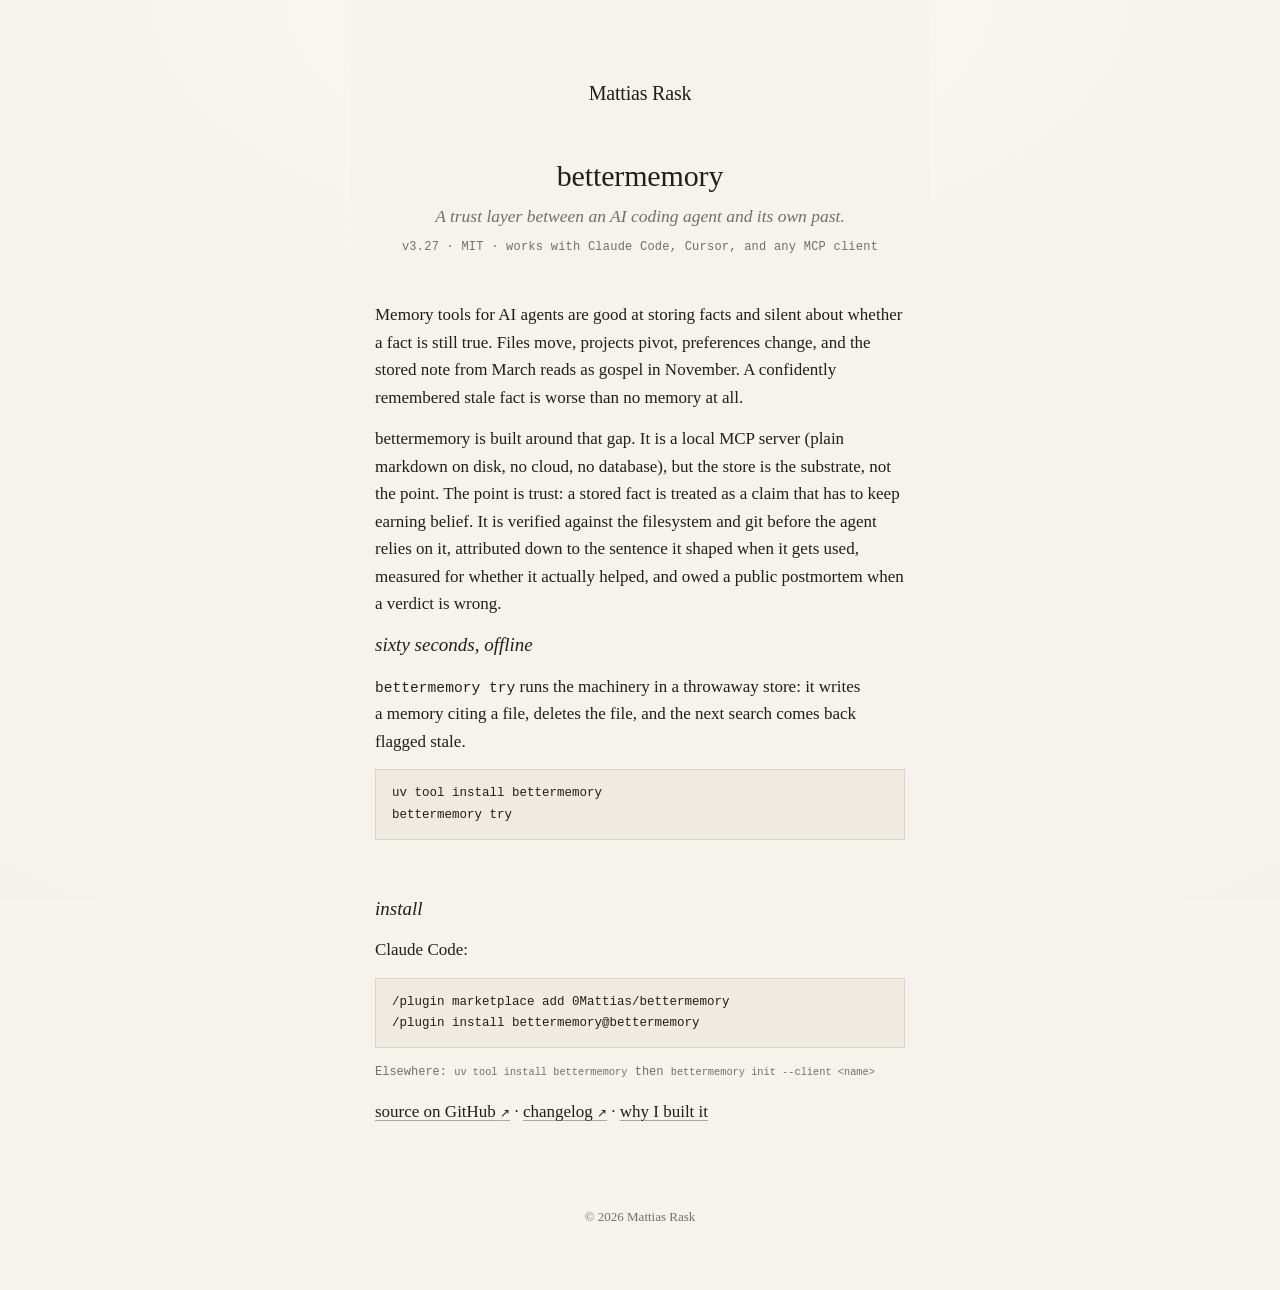
==== commit 8fa92265: "remove artwork and demos" ====
--- a/bettermemory/index.html
+++ b/bettermemory/index.html
@@ -5,7 +5,7 @@
     <meta charset="UTF-8">
     <meta name="viewport" content="width=device-width, initial-scale=1.0, viewport-fit=cover">
     <meta name="theme-color" content="#f6f3ec">
-    <meta name="description" content="bettermemory: a trust layer between an AI agent and its own past. Every stored fact is a claim that keeps earning belief. A step-through demo of the staleness verdict, plus install steps.">
+    <meta name="description" content="bettermemory: a trust layer between an AI agent and its own past. Every stored fact is a claim that keeps earning belief.">
     <meta name="author" content="Mattias Rask">
     <title>bettermemory &middot; Mattias Rask</title>
 
@@ -14,19 +14,19 @@
     <meta property="og:type" content="website">
     <meta property="og:url" content="https://0mattias.github.io/bettermemory/">
     <meta property="og:title" content="bettermemory">
-    <meta property="og:description" content="A trust layer between an AI agent and its own past. Every stored fact is a claim that keeps earning belief. A step-through demo of the staleness verdict, plus install steps.">
+    <meta property="og:description" content="A trust layer between an AI agent and its own past. Every stored fact is a claim that keeps earning belief.">
     <meta property="og:image" content="https://0mattias.github.io/og.png">
     <meta property="og:image:width" content="1200">
     <meta property="og:image:height" content="630">
-    <meta property="og:image:alt" content="The name Mattias Rask in serif type on warm paper, under a hairline wireframe sphere.">
+    <meta property="og:image:alt" content="The name Mattias Rask in serif type on warm paper.">
     <meta property="og:locale" content="en_US">
     <meta name="twitter:card" content="summary_large_image">
     <meta name="twitter:title" content="bettermemory">
-    <meta name="twitter:description" content="A trust layer between an AI agent and its own past. Every stored fact is a claim that keeps earning belief. A step-through demo of the staleness verdict, plus install steps.">
+    <meta name="twitter:description" content="A trust layer between an AI agent and its own past. Every stored fact is a claim that keeps earning belief.">
     <meta name="twitter:image" content="https://0mattias.github.io/og.png">
 
     <link rel="icon" href="/favicon.ico" sizes="16x16 32x32 48x48">
-    <link rel="icon" href="data:image/svg+xml,%3Csvg xmlns='http://www.w3.org/2000/svg' viewBox='0 0 64 64'%3E%3Crect width='64' height='64' rx='13' fill='%239a4a12'/%3E%3Ctext x='32' y='47' font-family='Charter,Georgia,serif' font-size='42' fill='%23f6f3ec' text-anchor='middle'%3EM%3C/text%3E%3C/svg%3E" type="image/svg+xml">
+    <link rel="icon" href="data:image/svg+xml,%3Csvg xmlns='http://www.w3.org/2000/svg' viewBox='0 0 64 64'%3E%3Crect width='64' height='64' rx='13' fill='%23211f19'/%3E%3Ctext x='32' y='47' font-family='Charter,Georgia,serif' font-size='42' fill='%23f6f3ec' text-anchor='middle'%3EM%3C/text%3E%3C/svg%3E" type="image/svg+xml">
     <link rel="apple-touch-icon" sizes="180x180" href="/apple-touch-icon.png">
 
     <link rel="stylesheet" href="/style.css">
@@ -52,7 +52,7 @@
     <a class="skip" href="#main">skip to content</a>
 
     <header class="letterhead letterhead-sub">
-        <p class="name"><a href="/"><img class="crest" src="/crest.svg" width="62" height="62" alt="">Mattias Rask</a></p>
+        <p class="name"><a href="/">Mattias Rask</a></p>
     </header>
 
     <main id="main">
@@ -60,73 +60,20 @@
         <div class="article-head">
             <h1>bettermemory</h1>
             <p class="dek">A trust layer between an AI coding agent and its own past.</p>
-            <p class="dateline">v3.27 &middot; updated July 22, 2026 &middot; MIT &middot; works with Claude Code, Cursor, and any MCP client</p>
+            <p class="dateline">v3.27 &middot; MIT &middot; works with Claude Code, Cursor, and any MCP client</p>
         </div>
 
         <p>Memory tools for AI agents are good at storing facts and silent about whether a fact is still true. Files move, projects pivot, preferences change, and the stored note from March reads as gospel in November. A confidently remembered stale fact is worse than no memory at all.</p>
 
-        <p>bettermemory is built around that gap. It is a local MCP server (plain markdown on disk, 25 tools, no cloud, no database), but the store is the substrate, not the point. The point is trust: a stored fact is treated as a claim that has to keep earning belief. It is verified against the filesystem and git before the agent relies on it, attributed down to the sentence it shaped when it gets used, measured for whether it actually helped, and owed a public postmortem when a verdict is wrong.</p>
-
-        <section>
-            <h2>the verdict, in four steps</h2>
-
-            <p class="demo-say" id="bm-demo-say" hidden></p>
-
-<pre class="codebox" id="bm-demo" aria-live="polite">{
-  "snippet": "Auth middleware lives in src/auth/middleware.py",
-  "relevance": "high",
-  "staleness_verdict": <b class="hot">"spot_check_required"</b>,
-  "path_drift": { "missing": ["src/auth/middleware.py"] },
-  "commit_drift_count": 31
-}</pre>
-            <p class="demo-controls" id="bm-demo-controls" hidden>
-                <button type="button" data-act="next">Next &raquo;</button>
-                <button type="button" data-act="reset">Start over</button>
-            </p>
-            <p class="caption">This is the real shape of a search hit. The agent branches on the verdict before it leans on the snippet.</p>
-        </section>
+        <p>bettermemory is built around that gap. It is a local MCP server (plain markdown on disk, no cloud, no database), but the store is the substrate, not the point. The point is trust: a stored fact is treated as a claim that has to keep earning belief. It is verified against the filesystem and git before the agent relies on it, attributed down to the sentence it shaped when it gets used, measured for whether it actually helped, and owed a public postmortem when a verdict is wrong.</p>
 
         <section>
             <h2>sixty seconds, offline</h2>
 
-            <p>The walkthrough above is scripted. <code>bettermemory try</code> runs the real machinery in a throwaway store: it writes a memory citing a file, deletes the file, and the next search comes back flagged stale.</p>
+            <p><code>bettermemory try</code> runs the machinery in a throwaway store: it writes a memory citing a file, deletes the file, and the next search comes back flagged stale.</p>
 
-<pre class="codebox">uv tool install bettermemory
+<pre>uv tool install bettermemory
 bettermemory try</pre>
-        </section>
-
-        <section>
-            <h2>what it changes</h2>
-
-            <ul>
-                <li><strong>It checks before it trusts.</strong> Every hit carries a staleness verdict: calendar age, moved file paths, and commits landed since the fact was last confirmed.</li>
-                <li><strong>It asks before it remembers you.</strong> Retrieval is opt-in per turn, claims about you stage for your sign-off, and pasted secrets never reach disk.</li>
-                <li><strong>Every use leaves a record.</strong> The server logs which sentence a memory shaped, and flags the searches the model should have run but skipped.</li>
-                <li><strong>It measures whether it's helping.</strong> A built-in eval reports how often retrieved memory shaped a reply and how often it should have been consulted but wasn't. Numbers, not vibes, published with the repo, unflattering ones included.</li>
-                <li><strong>It answers for wrong verdicts.</strong> A memory that misleads an agent is owed a public postmortem; the incidents ledger ships in the repo, and it is meant to be embarrassing to add to.</li>
-                <li><strong>It carries state across agents.</strong> Loops and subagent swarms journal into one shared store; the next session picks up mid-thought instead of cold.</li>
-            </ul>
-        </section>
-
-        <section>
-            <h2>recent releases</h2>
-
-            <div class="entry">
-                <h3>v3.27</h3> <span class="annot"><time datetime="2026-07-20">July 20, 2026</time></span>
-                <p>The disclosure release. Store roots were created with the caller's umask, and a memory's filename embeds the first ~43 characters of its summary, so a world-listable root handed any local account the gist of the whole store from <code>ls</code> alone. Roots are now created private and healed on open (POSIX, best-effort; <code>doctor</code> reports anything a filesystem refuses). Also fixed: BM25 priced term rarity against the wrong collection. Document frequencies now come from the index, over exactly the scoped set the search ranks, because whole-store numbers describe memories the caller cannot retrieve.</p>
-            </div>
-
-            <div class="entry">
-                <h3>v3.26</h3> <span class="annot"><time datetime="2026-07-20">July 20, 2026</time></span>
-                <p>The guarantees release. Event-log rotation could silently drop events under concurrent writers; archives are now shard-partitioned with a real ordering guarantee, and stores upgraded mid-line keep a best-effort fallback. <code>sync</code> gained guards on every path that could commit conflict markers as resolved content (a class found live: a push had shipped markers to the remote with no error raised). And shipped prose became testable: a checker extracts path, symbol, and count claims from the docs and asserts each against the repo, with a ratcheted allowlist so an exemption cannot outlive the defect it excuses.</p>
-            </div>
-
-            <div class="entry">
-                <h3>v3.25</h3> <span class="annot"><time datetime="2026-07-19">July 19, 2026</time></span>
-                <p>The provenance release. <code>migrate origin --repair</code> fixes memories whose origin was captured wrong: a write made outside a checkout claimed no repo at all, so auto-scoping quietly hid it from the project it belonged to (<code>--keep-global</code> preserves the ones that really are global). Two patches rode the same day: a Windows-only durability gap in the atomic write path, and a path-drift false positive that made healthy web-app memories look stale because bare application routes read as missing files.</p>
-            </div>
-
-            <p class="small">Full history in the <a href="https://github.com/0Mattias/bettermemory/blob/main/CHANGELOG.md" target="_blank" rel="noopener noreferrer">changelog&nbsp;<span aria-hidden="true">↗</span></a>.</p>
         </section>
 
         <section>
@@ -134,102 +81,19 @@
 
             <p>Claude Code:</p>
 
-<pre class="codebox">/plugin marketplace add 0Mattias/bettermemory
+<pre>/plugin marketplace add 0Mattias/bettermemory
 /plugin install bettermemory@bettermemory</pre>
 
             <p class="small">Elsewhere: <code>uv tool install bettermemory</code> then <code>bettermemory init --client &lt;name&gt;</code></p>
 
-            <p><a href="https://github.com/0Mattias/bettermemory" target="_blank" rel="noopener noreferrer">source on GitHub&nbsp;<span aria-hidden="true">↗</span></a> &middot; <a href="/blog/building-bettermemory/">why I built it (write-up)</a></p>
+            <p><a href="https://github.com/0Mattias/bettermemory" target="_blank" rel="noopener noreferrer">source on GitHub&nbsp;<span aria-hidden="true">↗</span></a> &middot; <a href="https://github.com/0Mattias/bettermemory/blob/main/CHANGELOG.md" target="_blank" rel="noopener noreferrer">changelog&nbsp;<span aria-hidden="true">↗</span></a> &middot; <a href="/blog/building-bettermemory/">why I built it</a></p>
         </section>
 
     </main>
 
     <footer>
-        <p><a href="/">home</a> &middot; &copy; 2026 Mattias Rask &middot; Boston, MA</p>
+        <p>&copy; 2026 Mattias Rask</p>
     </footer>
-
-    <script>
-    /* The verdict walkthrough: the page's one script, and the reason the
-       page has one. Everything degrades to the static search hit above. */
-    (() => {
-        const demoOut = document.getElementById('bm-demo');
-        const demoSay = document.getElementById('bm-demo-say');
-        const demoControls = document.getElementById('bm-demo-controls');
-        if (!demoOut || !demoSay || !demoControls) return;
-        demoControls.hidden = false;
-        demoSay.hidden = false;
-
-        const BEATS = [
-            {
-                say: 'An agent saves a fact about the codebase. Today, the fact is true.',
-                fields: [
-                    ['"staleness_verdict"', '"fresh"', 'ok'],
-                    ['"last_verified_at"', '"today"', null]
-                ]
-            },
-            {
-                say: 'Three weeks pass and 28 commits land in the repo. Nothing has re-checked the fact, so the verdict stops vouching for it.',
-                fields: [
-                    ['"staleness_verdict"', '"spot_check_recommended"', 'warn'],
-                    ['"commit_drift_count"', '28', null]
-                ]
-            },
-            {
-                say: 'One of those commits moved the file. The fact is wrong now, and the search hit arrives saying exactly that.',
-                fields: [
-                    ['"staleness_verdict"', '"spot_check_required"', 'hot'],
-                    ['"path_drift"', '{ "missing": ["src/auth/middleware.py"] }', null],
-                    ['"commit_drift_count"', '31', null]
-                ]
-            },
-            {
-                say: 'The agent re-reads the repo, fixes the path, and calls memory_verify. Fresh again, and this time it is earned.',
-                fields: [
-                    ['"staleness_verdict"', '"fresh"', 'ok'],
-                    ['"last_verified_at"', '"just now"', null]
-                ]
-            }
-        ];
-
-        const nextBtn = demoControls.querySelector('[data-act="next"]');
-        const resetBtn = demoControls.querySelector('[data-act="reset"]');
-        let beat = 0;
-        let prevPlain = null;
-
-        const render = () => {
-            const b = BEATS[beat];
-            demoSay.innerHTML = '<span class="stepnum">step ' + (beat + 1) + ' of ' + BEATS.length + '</span>' + b.say;
-
-            const plain = ['  "snippet": "Auth middleware lives in src/auth/middleware.py"', '  "relevance": "high"'];
-            const marked = plain.slice();
-            b.fields.forEach(f => {
-                plain.push('  ' + f[0] + ': ' + f[1]);
-                const value = f[2] ? '<b class="' + f[2] + '">' + f[1] + '</b>' : f[1];
-                marked.push('  ' + f[0] + ': ' + value);
-            });
-
-            /* Lines that changed since the previous beat flash like the
-               emulator's register highlight. First render flashes nothing. */
-            const lines = marked.map((line, i) =>
-                prevPlain && plain[i] !== prevPlain[i] ? '<span class="chg">' + line + '</span>' : line);
-            demoOut.innerHTML = '{\n' + lines.join(',\n') + '\n}';
-            prevPlain = plain;
-
-            nextBtn.disabled = beat === BEATS.length - 1;
-            resetBtn.disabled = beat === 0;
-        };
-
-        demoControls.addEventListener('click', e => {
-            const act = e.target.getAttribute('data-act');
-            if (!act) return;
-            if (act === 'next' && beat < BEATS.length - 1) beat += 1;
-            if (act === 'reset') beat = 0;
-            render();
-        });
-
-        render();
-    })();
-    </script>
 
 </body>
 
--- a/style.css
+++ b/style.css
@@ -3,14 +3,12 @@
     v10 · the calling card: one sheet of the anaphase light system
 
     House stock shared with anaphase.ai: the same paper, the same ink,
-    the same hairlines, light only, and the artwork in hairline cages.
-    The accent is the one thing held apart. Umber here, registry green
-    there, so the person and the company stay legible as two members
-    of one family.
+    the same hairlines, light only. The accent is the one thing held
+    apart. Umber here, registry green there, so the person and the
+    company stay legible as two members of one family.
 
     Set in Charter, fittings in the system mono. No webfonts, no
-    trackers, no build step; no scripts outside the demos that are
-    the content.
+    trackers, no build step, no scripts.
 */
 
 :root {
@@ -25,9 +23,6 @@
     --accent: #9a4a12;
     --wash: #e7d8c9;   /* the accent at 16% over paper: the one highlight tone */
     --panel: #efebe0;
-    --good: #2c7040;
-    --warn: #8a590c;
-    --bad: #a8281f;
 }
 
 * { margin: 0; padding: 0; box-sizing: border-box; }
@@ -66,8 +61,6 @@
         var(--paper);
 }
 
-img { border: 0; max-width: 100%; }
-
 ::selection { background: var(--wash); color: var(--ink); }
 
 a {
@@ -93,10 +86,7 @@
     font-size: 0.72em;
 }
 
-a:focus-visible,
-button:focus-visible,
-select:focus-visible,
-textarea:focus-visible {
+a:focus-visible {
     outline: 2px solid var(--accent);
     outline-offset: 2px;
 }
@@ -128,9 +118,6 @@
     margin-bottom: clamp(44px, 8vh, 68px);
 }
 
-/* Hairlines against lit paper; the crest carries its own glow. */
-.crest { display: block; margin: 0 auto -6px; }
-
 .letterhead .name {
     font: 400 clamp(29px, 5vw, 38px)/1.1 var(--serif);
     letter-spacing: -0.01em;
@@ -147,11 +134,9 @@
     text-wrap: balance;
 }
 
-/* Subpages stand under a smaller letterhead: the crest and the name,
-   both the way home, a document under the same head of sheet. */
+/* Subpages stand under a smaller letterhead: the name alone, the way
+   home, a document under the same head of sheet. */
 .letterhead-sub { margin-bottom: clamp(34px, 6vh, 52px); }
-
-.letterhead-sub .crest { margin-bottom: 2px; }
 
 .letterhead-sub .name {
     font: 400 20px/1.2 var(--serif);
@@ -179,18 +164,12 @@
     line-height: 1.6;
 }
 
-ul, ol { margin: 0 0 14px 22px; }
-
-li { margin-bottom: 8px; }
-
-li::marker { color: var(--quiet); }
-
 .small {
     font: 12px/1.8 var(--mono);
     color: var(--quiet);
 }
 
-/* ─── Entries (projects, releases, writing) ─── */
+/* ─── Entries (projects, writing) ─── */
 
 .entry { margin-bottom: 26px; }
 
@@ -236,7 +215,7 @@
     font-size: 0.86em;
 }
 
-pre, .codebox {
+pre {
     background: var(--panel);
     border: 1px solid var(--hairline);
     padding: 13px 16px;
@@ -245,170 +224,7 @@
     overflow-x: auto;
 }
 
-pre code, .codebox code { font-size: 12.5px; }
-
-.codebox .hot { color: var(--bad); font-weight: 700; }
-.codebox .warn { color: var(--warn); font-weight: 700; }
-.codebox .ok { color: var(--good); font-weight: 700; }
-
-@media (prefers-reduced-motion: no-preference) {
-    .codebox .chg { animation: chg-fade 0.9s ease-out; }
-
-    @keyframes chg-fade {
-        from { background: var(--wash); }
-    }
-}
-
-/* ─── Demo (bettermemory verdict walkthrough) ─── */
-
-.demo-say {
-    font-style: italic;
-    min-height: 3.2em;
-}
-
-.demo-say .stepnum {
-    float: right;
-    margin-left: 12px;
-    font: 10.5px/2.2 var(--mono);
-    font-style: normal;
-    letter-spacing: 0.08em;
-    color: var(--quiet);
-}
-
-.demo-controls { margin: -2px 0 14px; }
-
-button, select {
-    font: 12px/1.6 var(--mono);
-    color: var(--ink);
-    background: var(--paper);
-    border: 1px solid var(--ink);
-    padding: 4px 14px;
-    cursor: pointer;
-    transition: background-color 0.14s ease, color 0.14s ease, border-color 0.14s ease;
-}
-
-button:hover:not(:disabled) {
-    background: var(--ink);
-    color: var(--paper);
-}
-
-button:disabled {
-    color: var(--quiet);
-    border-color: var(--hairline);
-    cursor: default;
-}
-
-.demo-controls button { margin-right: 6px; }
-
-.caption {
-    font: 11.5px/1.7 var(--mono);
-    color: var(--quiet);
-    margin-top: -4px;
-}
-
-/* ─── WhalEmu ─── */
-
-.emu {
-    display: flex;
-    gap: 18px;
-    align-items: flex-start;
-    margin-bottom: 14px;
-}
-
-.emu-left { flex: 1; min-width: 0; }
-
-.emu-right { flex: 0 0 208px; }
-
-.emu textarea {
-    width: 100%;
-    height: 250px;
-    font: 12.5px/1.6 var(--mono);
-    color: var(--ink);
-    background: var(--paper);
-    border: 1px solid var(--hairline);
-    padding: 8px 10px;
-    resize: vertical;
-}
-
-.emu-controls { margin: 10px 0 6px; }
-
-.emu-controls button,
-.emu-controls select { margin-right: 5px; }
-
-select { cursor: auto; }
-
-.emu-status {
-    font: 11.5px/1.8 var(--mono);
-    color: var(--quiet);
-    min-height: 1.8em;
-    margin-bottom: 8px;
-}
-
-.emu-status.err { color: var(--bad); }
-
-.emu-panel-label {
-    font: italic 400 14px/1.6 var(--serif);
-    color: var(--quiet);
-    margin-bottom: 4px;
-}
-
-table.emu-regs {
-    border-collapse: collapse;
-    width: 100%;
-    font: 12px var(--mono);
-    margin-bottom: 12px;
-}
-
-table.emu-regs th {
-    font-size: 10px;
-    font-weight: 400;
-    text-transform: uppercase;
-    letter-spacing: 0.08em;
-    color: var(--quiet);
-    text-align: left;
-    padding: 2px 7px;
-    border-bottom: 1px solid var(--ink);
-}
-
-table.emu-regs td {
-    border-bottom: 1px solid var(--hairline);
-    padding: 2px 7px;
-}
-
-table.emu-regs td.chg { background: var(--wash); }
-
-.emu-panel {
-    border: 1px solid var(--hairline);
-    background: var(--panel);
-    font: 11.5px/1.7 var(--mono);
-    padding: 6px 9px;
-    margin-bottom: 12px;
-    max-height: 130px;
-    overflow-y: auto;
-    white-space: pre-wrap;
-}
-
-.emu-listing {
-    border: 1px solid var(--hairline);
-    background: var(--paper);
-    font: 12.5px/1.8 var(--mono);
-    max-height: 280px;
-    overflow-y: auto;
-}
-
-.emu-listing ol {
-    list-style: none;
-    margin: 0;
-    padding: 2px 0;
-}
-
-.emu-listing li {
-    padding: 0 10px;
-    white-space: pre;
-    margin: 0;
-}
-
-.emu-listing li.cur { background: var(--wash); }
+pre code { font-size: 12.5px; }
 
 /* ─── The document (blog post, project sheet) ─── */
 
@@ -434,11 +250,6 @@
 .article-head .dateline { margin-top: 0; }
 
 .article-body h2 { margin: 34px 0 12px; }
-
-.article-body h3 {
-    font: 700 17px/1.4 var(--serif);
-    margin: 24px 0 8px;
-}
 
 .article-body blockquote {
     border-left: 2px solid var(--hairline);
@@ -493,20 +304,12 @@
 
 footer a { color: inherit; }
 
-footer .colophon {
-    margin-top: 4px;
-    font: 11px/1.8 var(--mono);
-    letter-spacing: 0.02em;
-}
-
 /* ─── Small screens ─── */
 
 @media (max-width: 540px) {
     body { font-size: 16px; padding-left: 20px; padding-right: 20px; }
     .intro p { font-size: 17px; }
     .annot { white-space: normal; }
-    .emu { display: block; }
-    .emu-right { margin-top: 16px; }
 }
 
 /* ─── Print: a letterhead is a thing that prints, so let it ─── */
@@ -514,8 +317,7 @@
 @media print {
     body { max-width: none; padding: 0; background: #fff; }
     body::before { content: none; }
-    /* hairlines at six parts ink in a hundred do not survive paper */
-    .crest, .skip, .demo-controls, .demo-say, .emu-controls { display: none; }
+    .skip { display: none; }
     a { color: #000; text-decoration: none; }
     .links a[href^="http"]::after,
     #contact a[href^="http"]::after {
@@ -523,5 +325,5 @@
         font-size: 10px;
         color: var(--quiet);
     }
-    .entry, pre, .codebox { break-inside: avoid; }
-}
+    .entry, pre { break-inside: avoid; }
+}
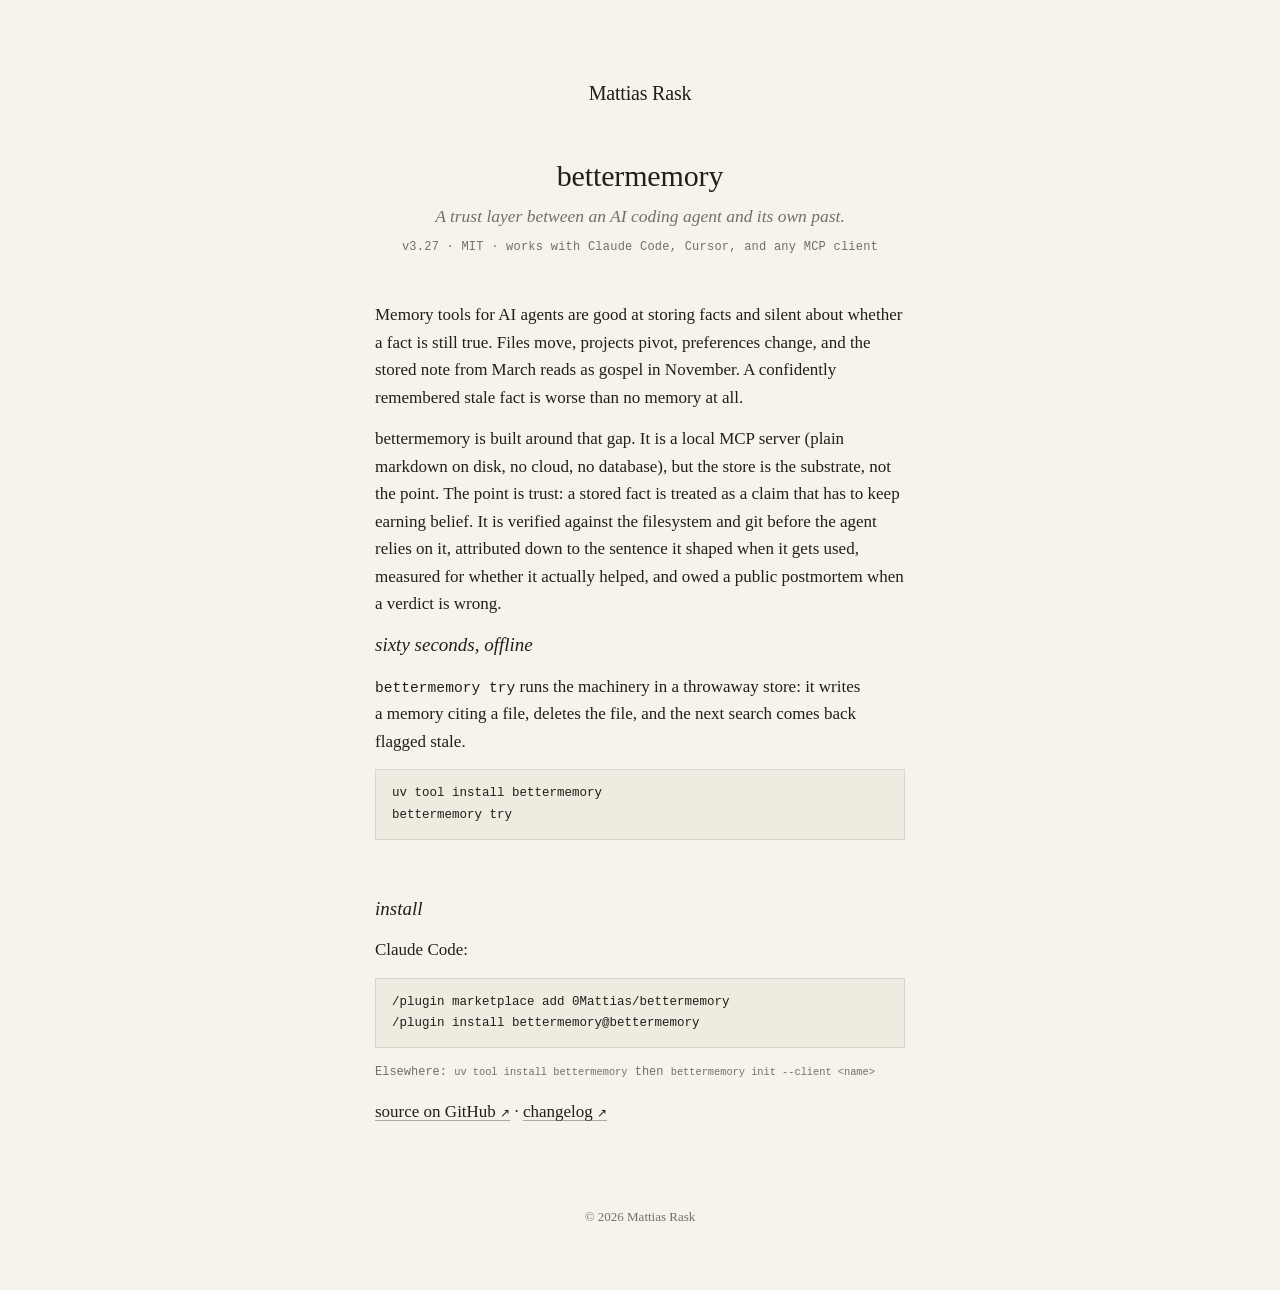
==== commit 8f529f45: "remove blog, restore photos" ====
--- a/bettermemory/index.html
+++ b/bettermemory/index.html
@@ -30,7 +30,6 @@
     <link rel="apple-touch-icon" sizes="180x180" href="/apple-touch-icon.png">
 
     <link rel="stylesheet" href="/style.css">
-    <link rel="alternate" type="application/atom+xml" title="Mattias Rask" href="/atom.xml">
 
     <script type="application/ld+json">
     {
@@ -86,7 +85,7 @@
 
             <p class="small">Elsewhere: <code>uv tool install bettermemory</code> then <code>bettermemory init --client &lt;name&gt;</code></p>
 
-            <p><a href="https://github.com/0Mattias/bettermemory" target="_blank" rel="noopener noreferrer">source on GitHub&nbsp;<span aria-hidden="true">↗</span></a> &middot; <a href="https://github.com/0Mattias/bettermemory/blob/main/CHANGELOG.md" target="_blank" rel="noopener noreferrer">changelog&nbsp;<span aria-hidden="true">↗</span></a> &middot; <a href="/blog/building-bettermemory/">why I built it</a></p>
+            <p><a href="https://github.com/0Mattias/bettermemory" target="_blank" rel="noopener noreferrer">source on GitHub&nbsp;<span aria-hidden="true">↗</span></a> &middot; <a href="https://github.com/0Mattias/bettermemory/blob/main/CHANGELOG.md" target="_blank" rel="noopener noreferrer">changelog&nbsp;<span aria-hidden="true">↗</span></a></p>
         </section>
 
     </main>
--- a/style.css
+++ b/style.css
@@ -43,24 +43,6 @@
     padding: clamp(40px, 9vh, 84px) 24px clamp(40px, 7vh, 64px);
 }
 
-/* Lit paper rather than flat fill, pinned to the glass so the prose
-   scrolls over a still light: a soft rise behind the letterhead and a
-   breath of vignette at the corners. The stops are the company card's
-   own numbers -- paper x 1.022 at the centre of the lift -- so the two
-   sites are the same material, not just the same hex. */
-body::before {
-    content: "";
-    position: fixed;
-    inset: 0;
-    z-index: -1;
-    background:
-        radial-gradient(125% 105% at 50% 50%,
-            rgba(33, 31, 25, 0) 55%, rgba(33, 31, 25, 0.045) 100%),
-        radial-gradient(60% 42% at 50% 0%,
-            #fbf8f1 0%, rgba(251, 248, 241, 0) 100%),
-        var(--paper);
-}
-
 ::selection { background: var(--wash); color: var(--ink); }
 
 a {
@@ -203,6 +185,41 @@
 .entry .links a { color: var(--accent); text-decoration-color: var(--accent); }
 .entry .links a:hover { color: var(--ink); text-decoration-color: var(--ink); }
 
+/* ─── Photo strip ─── */
+
+.gallery {
+    display: flex;
+    flex-wrap: wrap;
+    gap: 12px;
+    margin-top: 18px;
+}
+
+.gallery figure { width: calc((100% - 36px) / 4); }
+
+.gallery a { display: block; }
+
+.gallery img {
+    display: block;
+    width: 100%;
+    height: 108px;
+    object-fit: cover;
+    border: 1px solid var(--hairline);
+    filter: saturate(0.9);
+    transition: filter 0.2s ease, border-color 0.14s ease;
+}
+
+.gallery a:hover img,
+.gallery a:focus-visible img {
+    filter: saturate(1);
+    border-color: var(--accent);
+}
+
+.gallery figcaption {
+    font: 10px/1.5 var(--mono);
+    color: var(--quiet);
+    margin-top: 4px;
+}
+
 /* ─── Contact ─── */
 
 .mail-big { font: 400 22px/1.5 var(--serif); }
@@ -310,13 +327,14 @@
     body { font-size: 16px; padding-left: 20px; padding-right: 20px; }
     .intro p { font-size: 17px; }
     .annot { white-space: normal; }
+    .gallery figure { width: calc((100% - 12px) / 2); }
+    .gallery img { height: 130px; }
 }
 
 /* ─── Print: a letterhead is a thing that prints, so let it ─── */
 
 @media print {
     body { max-width: none; padding: 0; background: #fff; }
-    body::before { content: none; }
     .skip { display: none; }
     a { color: #000; text-decoration: none; }
     .links a[href^="http"]::after,
@@ -325,5 +343,5 @@
         font-size: 10px;
         color: var(--quiet);
     }
-    .entry, pre { break-inside: avoid; }
-}
+    .entry, pre, figure { break-inside: avoid; }
+}
